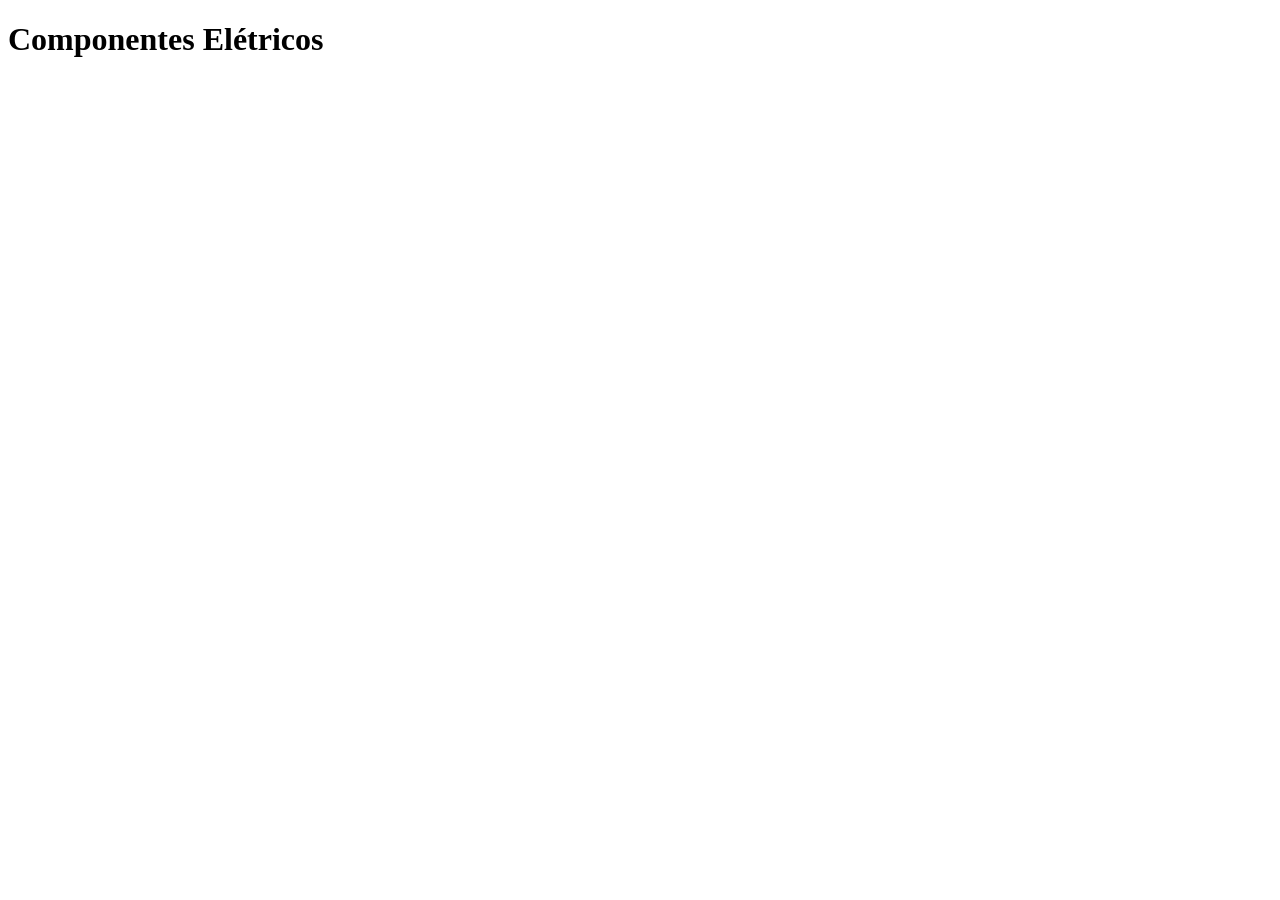
==== index.html @ 92f15336 "versao inicial" ====
<!DOCTYPE html>
<html lang="pt-BR">
<head>
    <meta charset="UTF-8">
    <meta name="viewport" content="width=device-width, initial-scale=1.0">
    <link rel="stylesheet" href="./style.css">
    <title>Document</title>
</head>
<body>
    <header>
        <nav>
            <a href=""></a>
        </nav>
    </header>
    <main>
        <h1>Componentes Elétricos</h1>
    </main>
    <footer>

    </footer>
</body>
</html>
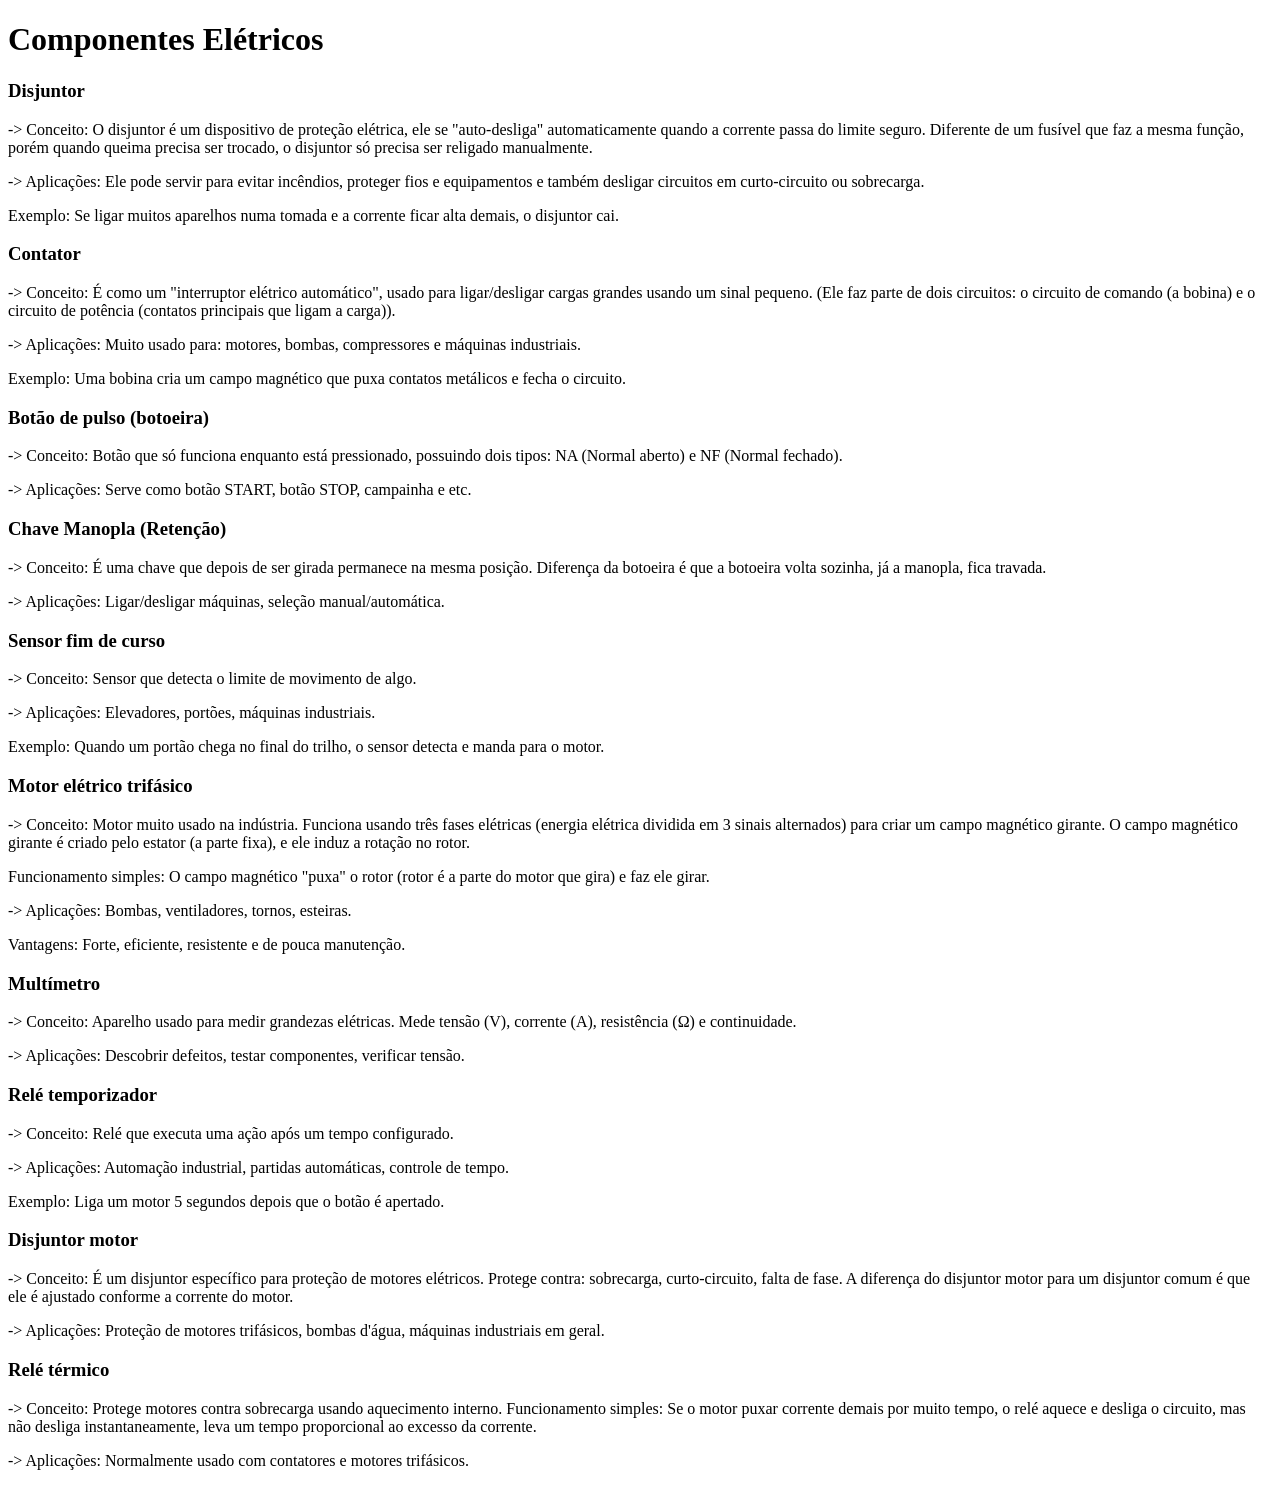
==== commit 4b27a372: "segundao versao" ====
--- a/index.html
+++ b/index.html
@@ -14,6 +14,72 @@
     </header>
     <main>
         <h1>Componentes Elétricos</h1>
+        
+        <div>
+            <h3>Disjuntor</h3>
+            <p>-> Conceito: O disjuntor é um dispositivo de proteção elétrica, ele se "auto-desliga" automaticamente quando a corrente passa do limite seguro. Diferente de um fusível que faz a mesma função, porém quando queima precisa ser trocado, o disjuntor só precisa ser religado manualmente.</p>
+            <p>-> Aplicações: Ele pode servir para evitar incêndios, proteger fios e equipamentos e também desligar circuitos em curto-circuito ou sobrecarga.</p>
+            <p>Exemplo: Se ligar muitos aparelhos numa tomada e a corrente ficar alta demais, o disjuntor cai.</p>
+        </div>
+
+        <div>
+            <h3>Contator</h3>
+            <p>-> Conceito: É como um "interruptor elétrico automático", usado para ligar/desligar cargas grandes usando um sinal pequeno. (Ele faz parte de dois circuitos: o circuito de comando (a bobina) e o circuito de potência (contatos principais que ligam a carga)).</p>
+            <p>-> Aplicações: Muito usado para: motores, bombas, compressores e máquinas industriais.</p>
+            <p>Exemplo: Uma bobina cria um campo magnético que puxa contatos metálicos e fecha o circuito.</p>
+        </div>
+
+        <div>
+            <h3>Botão de pulso (botoeira)</h3>
+            <p>-> Conceito: Botão que só funciona enquanto está pressionado, possuindo dois tipos: NA (Normal aberto) e NF (Normal fechado).</p>
+            <p>-> Aplicações: Serve como botão START, botão STOP, campainha e etc.</p>
+        </div>
+
+        <div>
+            <h3>Chave Manopla (Retenção)</h3>
+            <p>-> Conceito: É uma chave que depois de ser girada permanece na mesma posição. Diferença da botoeira é que a botoeira volta sozinha, já a manopla, fica travada.</p>
+            <p>-> Aplicações: Ligar/desligar máquinas, seleção manual/automática.</p>
+        </div>
+
+        <div>
+            <h3>Sensor fim de curso</h3>
+            <p>-> Conceito: Sensor que detecta o limite de movimento de algo.</p>
+            <p>-> Aplicações: Elevadores, portões, máquinas industriais.</p>
+            <p>Exemplo: Quando um portão chega no final do trilho, o sensor detecta e manda para o motor.</p>
+        </div>
+
+        <div>
+            <h3>Motor elétrico trifásico</h3>
+            <p>-> Conceito: Motor muito usado na indústria. Funciona usando três fases elétricas (energia elétrica dividida em 3 sinais alternados) para criar um campo magnético girante. O campo magnético girante é criado pelo estator (a parte fixa), e ele induz a rotação no rotor.</p>
+            <p>Funcionamento simples: O campo magnético "puxa" o rotor (rotor é a parte do motor que gira) e faz ele girar.</p>
+            <p>-> Aplicações: Bombas, ventiladores, tornos, esteiras.</p>
+            <p>Vantagens: Forte, eficiente, resistente e de pouca manutenção.</p>
+        </div>
+
+        <div>
+            <h3>Multímetro</h3>
+            <p>-> Conceito: Aparelho usado para medir grandezas elétricas. Mede tensão (V), corrente (A), resistência (Ω) e continuidade.</p>
+            <p>-> Aplicações: Descobrir defeitos, testar componentes, verificar tensão.</p>
+        </div>
+
+        <div>
+            <h3>Relé temporizador</h3>
+            <p>-> Conceito: Relé que executa uma ação após um tempo configurado.</p>
+            <p>-> Aplicações: Automação industrial, partidas automáticas, controle de tempo.</p>
+            <p>Exemplo: Liga um motor 5 segundos depois que o botão é apertado.</p>
+        </div>
+
+        <div>
+            <h3>Disjuntor motor</h3>
+            <p>-> Conceito: É um disjuntor específico para proteção de motores elétricos. Protege contra: sobrecarga, curto-circuito, falta de fase. A diferença do disjuntor motor para um disjuntor comum é que ele é ajustado conforme a corrente do motor.</p>
+            <p>-> Aplicações: Proteção de motores trifásicos, bombas d'água, máquinas industriais em geral.</p>
+        </div>
+
+        <div>
+            <h3>Relé térmico</h3>
+            <p>-> Conceito: Protege motores contra sobrecarga usando aquecimento interno. Funcionamento simples: Se o motor puxar corrente demais por muito tempo, o relé aquece e desliga o circuito, mas não desliga instantaneamente, leva um tempo proporcional ao excesso da corrente.</p>
+            <p>-> Aplicações: Normalmente usado com contatores e motores trifásicos.</p>
+        </div>
     </main>
     <footer>
 
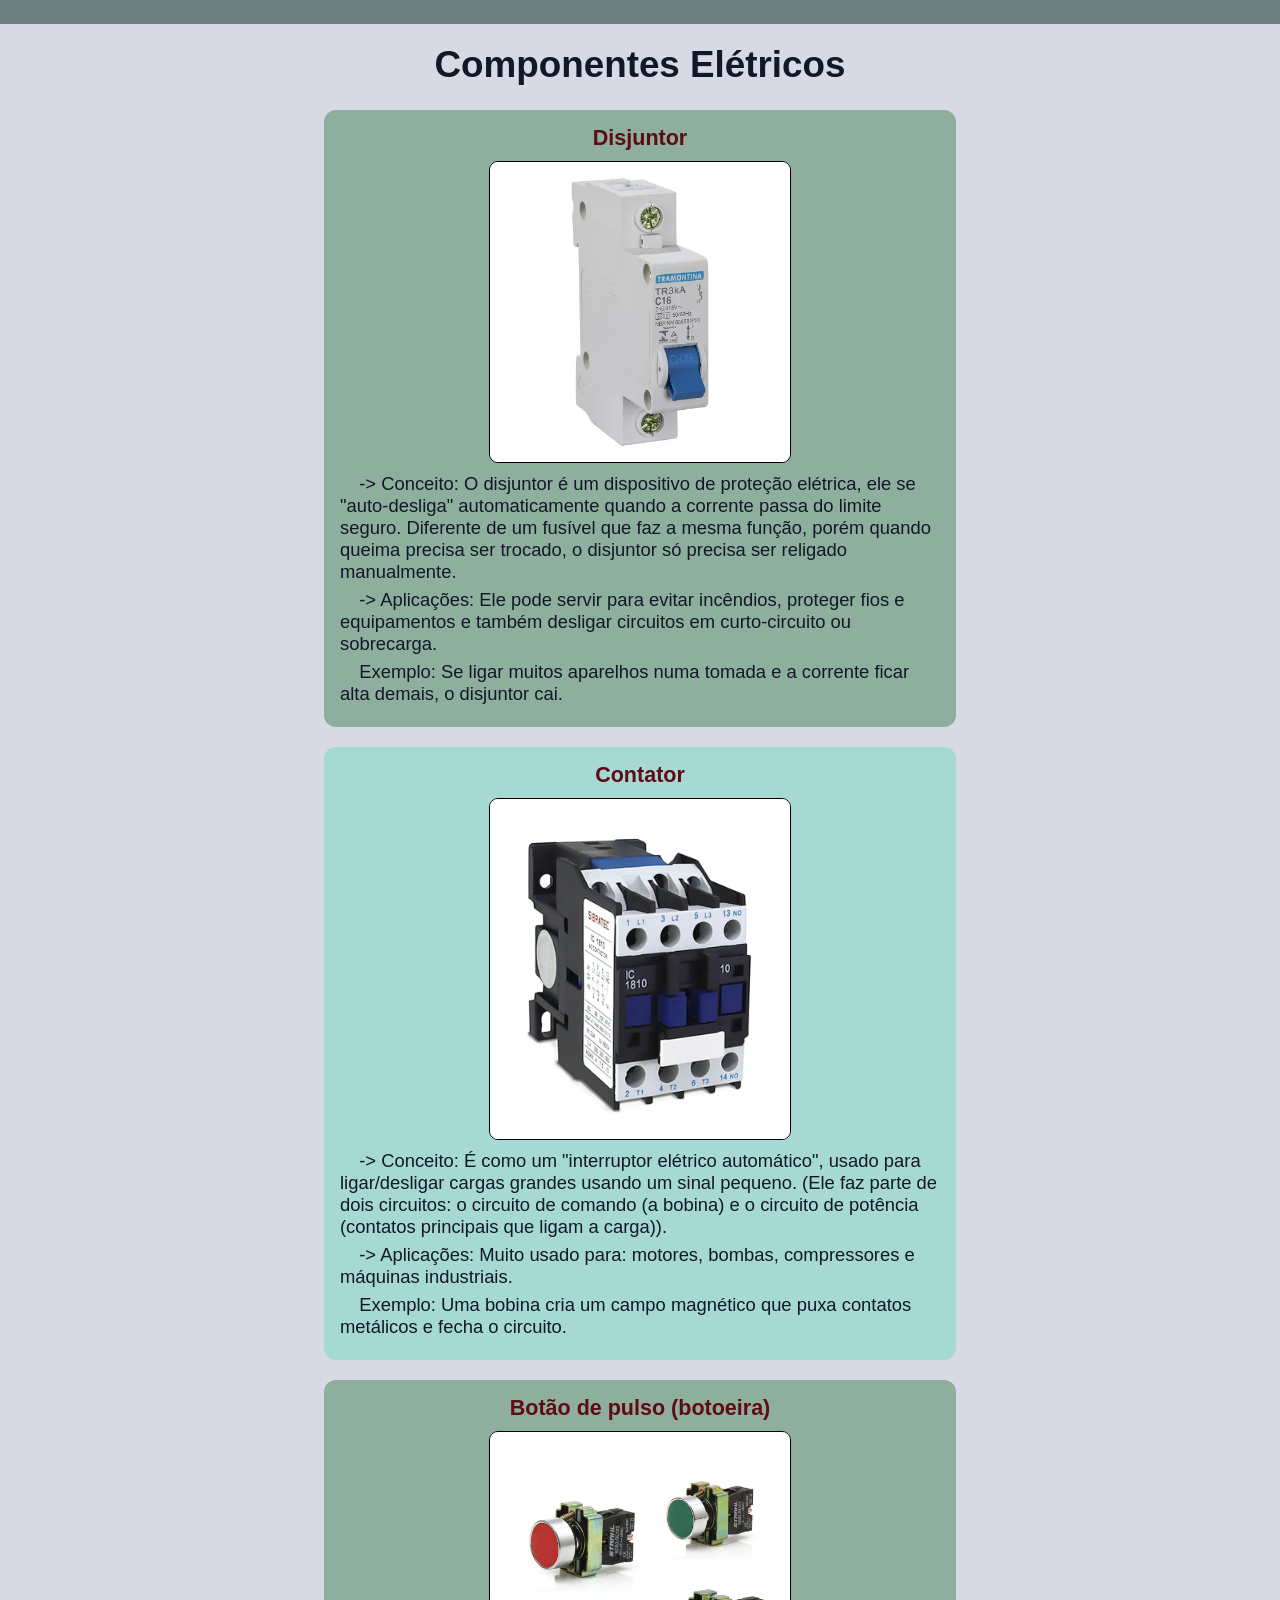
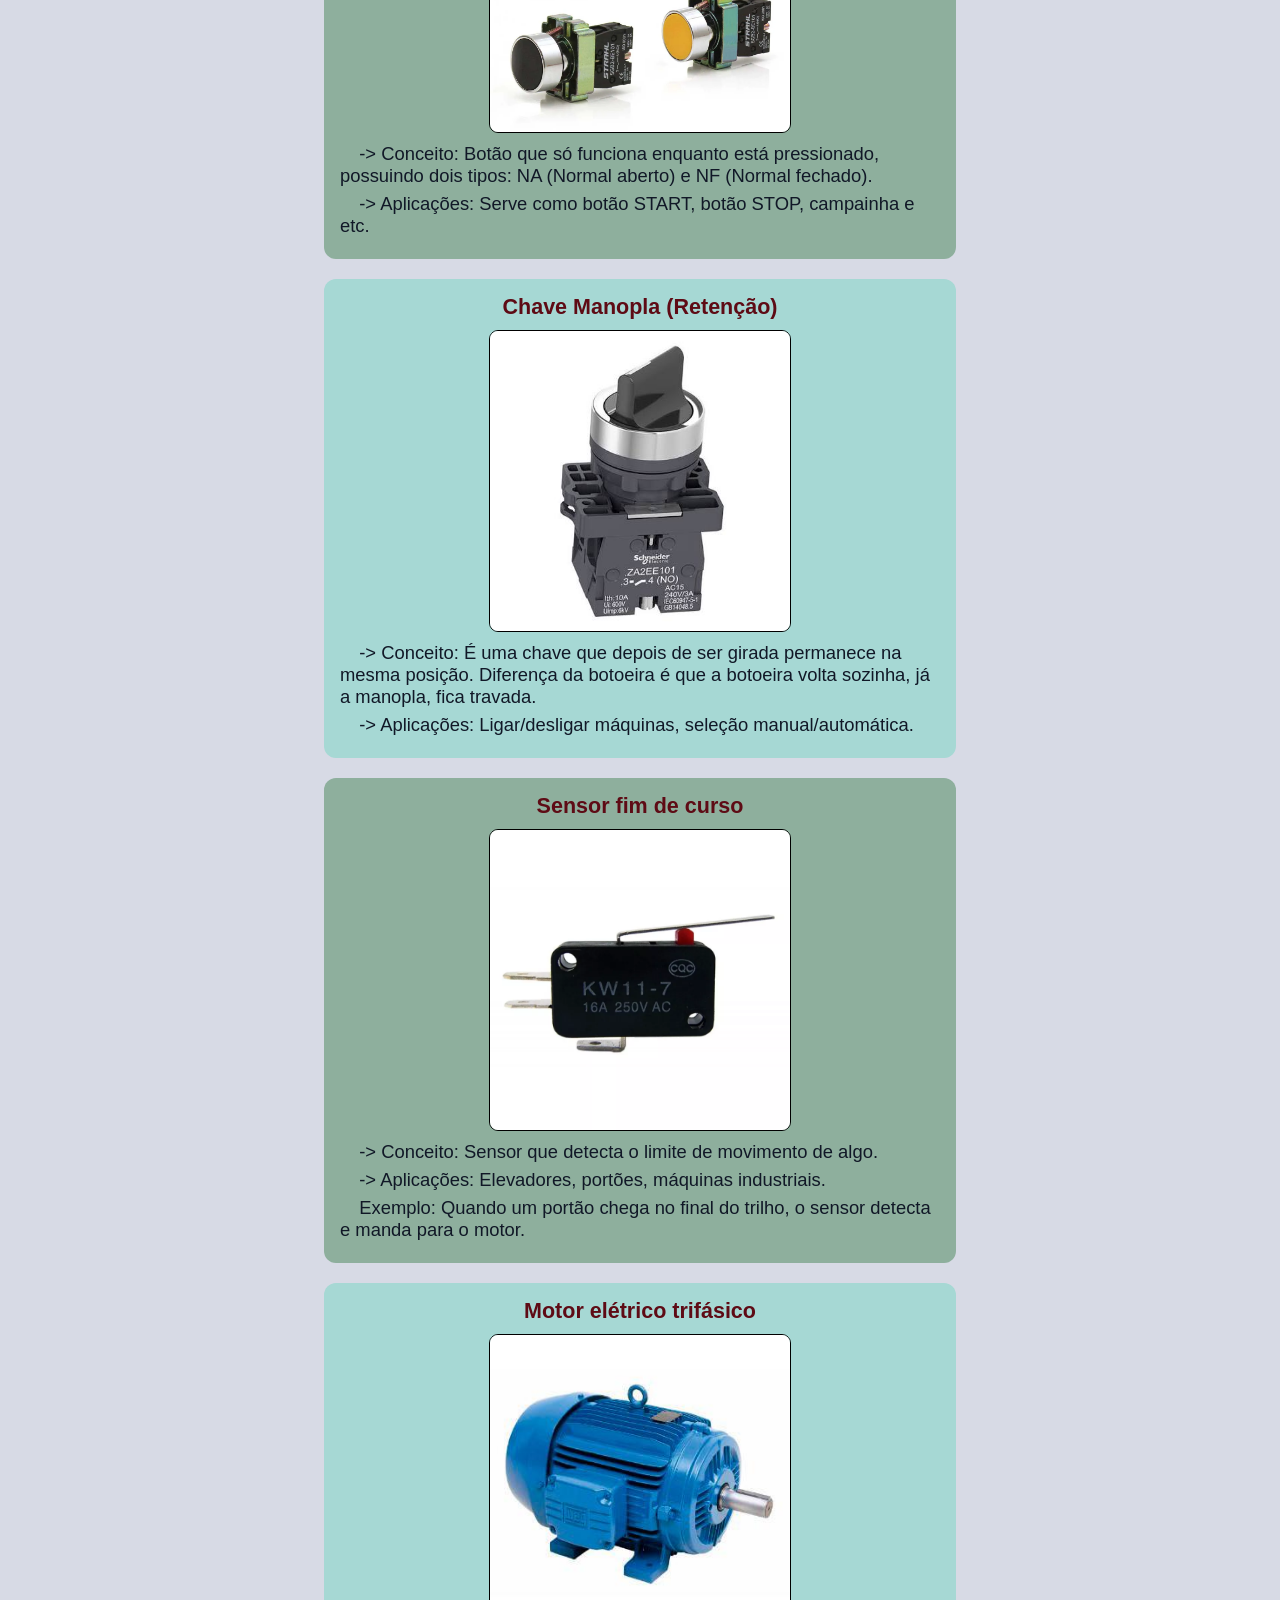
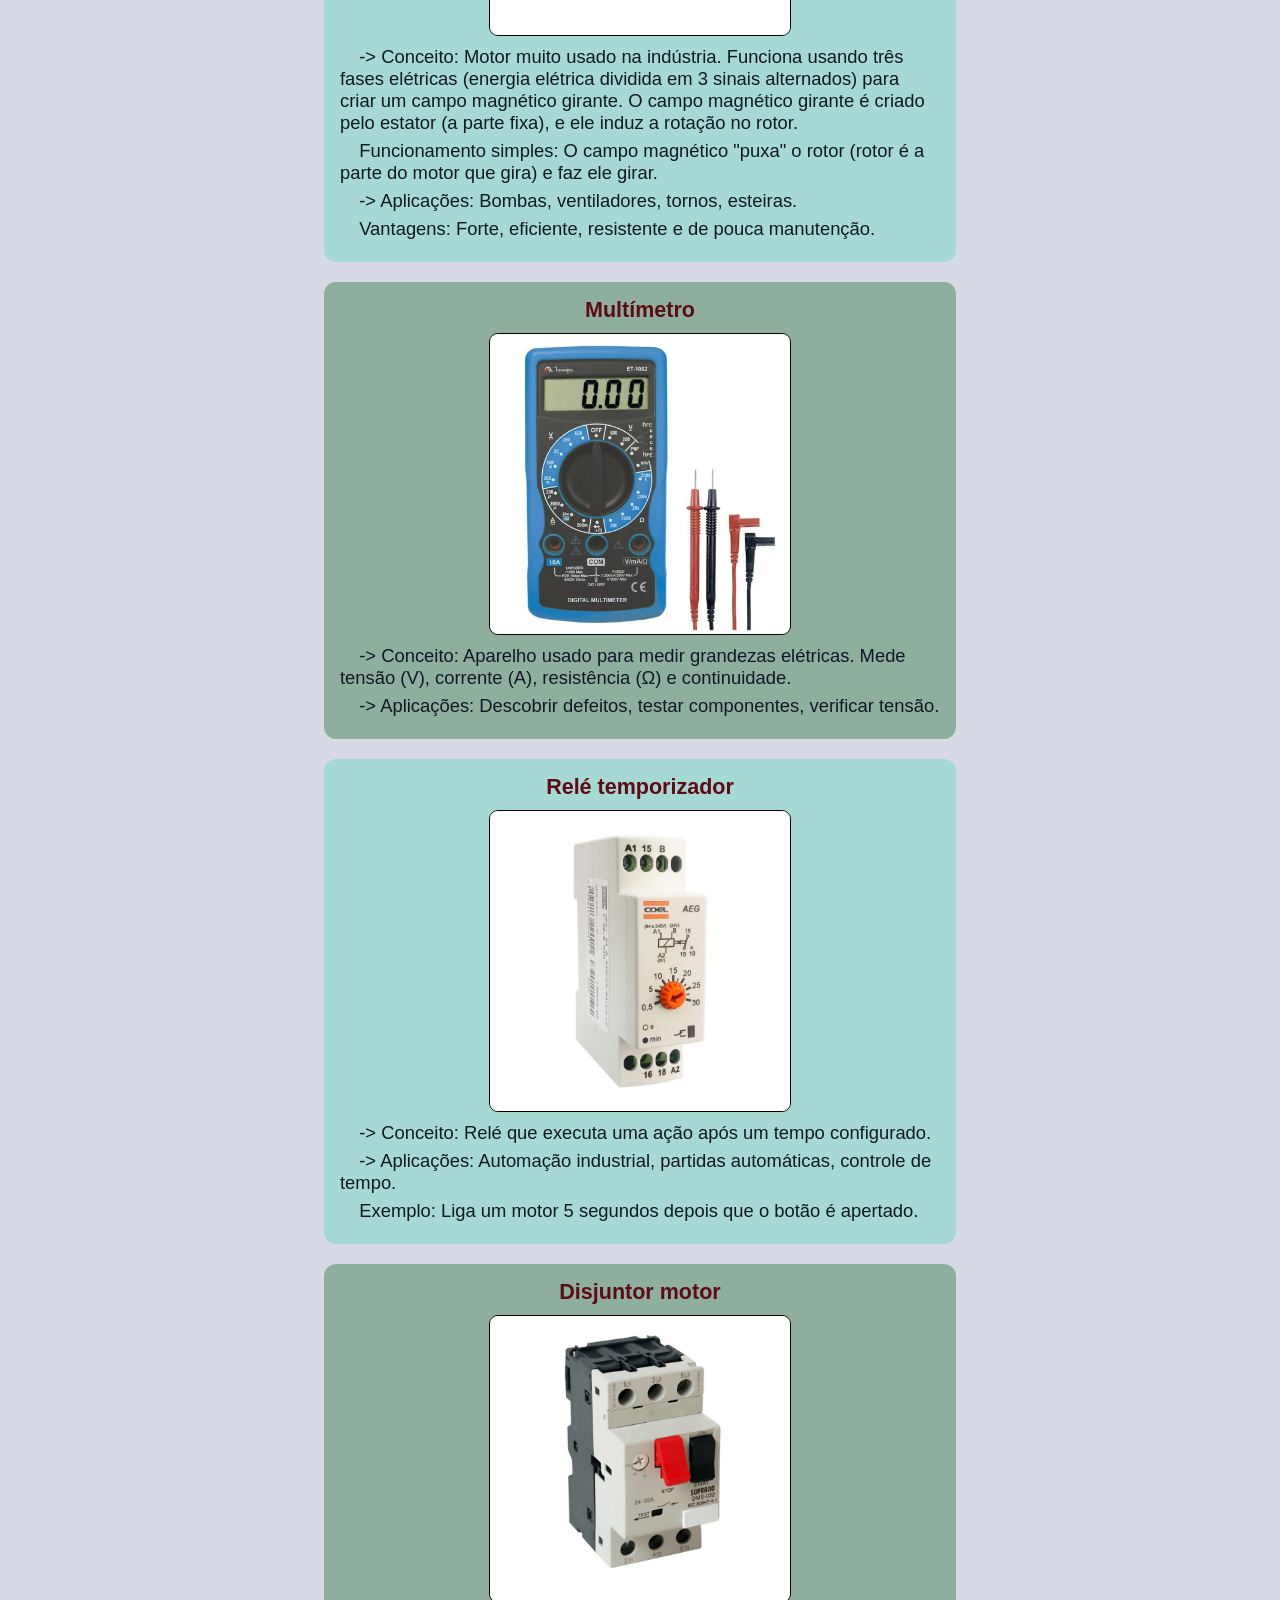
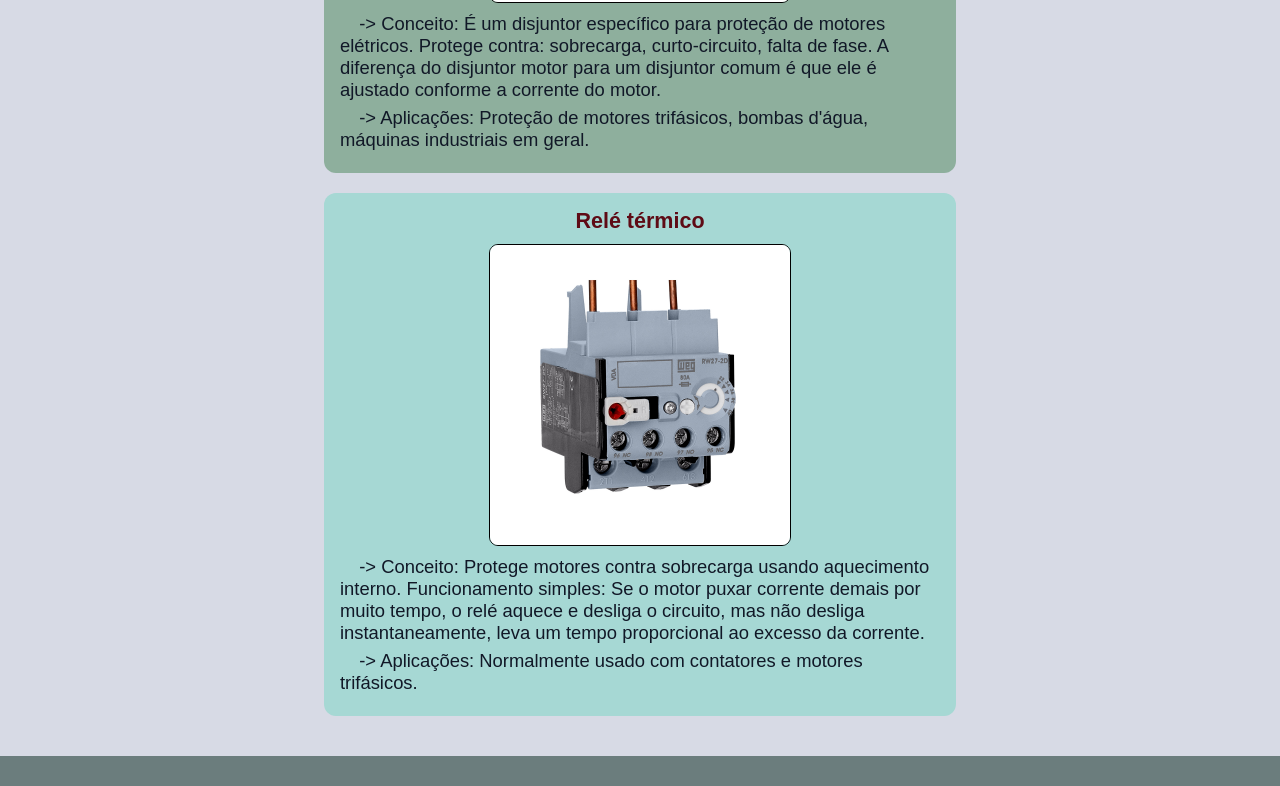
==== commit 3269d020: "terceira versao" ====
--- a/index.html
+++ b/index.html
@@ -3,7 +3,7 @@
 <head>
     <meta charset="UTF-8">
     <meta name="viewport" content="width=device-width, initial-scale=1.0">
-    <link rel="stylesheet" href="./style.css">
+    <link rel="stylesheet" href="./css/style.css">
     <title>Document</title>
 </head>
 <body>
@@ -15,71 +15,81 @@
     <main>
         <h1>Componentes Elétricos</h1>
         
-        <div>
+        <section>
             <h3>Disjuntor</h3>
+            <img src="./img/disjuntor.png" alt="Disjuntor">
             <p>-> Conceito: O disjuntor é um dispositivo de proteção elétrica, ele se "auto-desliga" automaticamente quando a corrente passa do limite seguro. Diferente de um fusível que faz a mesma função, porém quando queima precisa ser trocado, o disjuntor só precisa ser religado manualmente.</p>
             <p>-> Aplicações: Ele pode servir para evitar incêndios, proteger fios e equipamentos e também desligar circuitos em curto-circuito ou sobrecarga.</p>
             <p>Exemplo: Se ligar muitos aparelhos numa tomada e a corrente ficar alta demais, o disjuntor cai.</p>
-        </div>
+        </section>
 
-        <div>
+        <section>
             <h3>Contator</h3>
+            <img src="./img/contator.png" alt="Contator">
             <p>-> Conceito: É como um "interruptor elétrico automático", usado para ligar/desligar cargas grandes usando um sinal pequeno. (Ele faz parte de dois circuitos: o circuito de comando (a bobina) e o circuito de potência (contatos principais que ligam a carga)).</p>
             <p>-> Aplicações: Muito usado para: motores, bombas, compressores e máquinas industriais.</p>
             <p>Exemplo: Uma bobina cria um campo magnético que puxa contatos metálicos e fecha o circuito.</p>
-        </div>
+        </section>
 
-        <div>
+        <section>
             <h3>Botão de pulso (botoeira)</h3>
+            <img src="./img/botoeira.png" alt="Botão de pulso (botoeira)">
             <p>-> Conceito: Botão que só funciona enquanto está pressionado, possuindo dois tipos: NA (Normal aberto) e NF (Normal fechado).</p>
             <p>-> Aplicações: Serve como botão START, botão STOP, campainha e etc.</p>
-        </div>
+        </section>
 
-        <div>
+        <section>
             <h3>Chave Manopla (Retenção)</h3>
+            <img src="./img/chave_manopla.png" alt="Chave Manopla (Retenção)">
             <p>-> Conceito: É uma chave que depois de ser girada permanece na mesma posição. Diferença da botoeira é que a botoeira volta sozinha, já a manopla, fica travada.</p>
             <p>-> Aplicações: Ligar/desligar máquinas, seleção manual/automática.</p>
-        </div>
+        </section>
 
-        <div>
+        <section>
             <h3>Sensor fim de curso</h3>
+            <img src="./img/sensor_fim_de_curso.png" alt="Sensor fim de curso">
             <p>-> Conceito: Sensor que detecta o limite de movimento de algo.</p>
             <p>-> Aplicações: Elevadores, portões, máquinas industriais.</p>
             <p>Exemplo: Quando um portão chega no final do trilho, o sensor detecta e manda para o motor.</p>
-        </div>
+        </section>
 
-        <div>
+        <section>
             <h3>Motor elétrico trifásico</h3>
+            <img src="./img/motor_trifasico.png" alt="Motor elétrico trifásico">
             <p>-> Conceito: Motor muito usado na indústria. Funciona usando três fases elétricas (energia elétrica dividida em 3 sinais alternados) para criar um campo magnético girante. O campo magnético girante é criado pelo estator (a parte fixa), e ele induz a rotação no rotor.</p>
             <p>Funcionamento simples: O campo magnético "puxa" o rotor (rotor é a parte do motor que gira) e faz ele girar.</p>
             <p>-> Aplicações: Bombas, ventiladores, tornos, esteiras.</p>
             <p>Vantagens: Forte, eficiente, resistente e de pouca manutenção.</p>
-        </div>
+        </section>
 
-        <div>
+        <section>
             <h3>Multímetro</h3>
+            <img src="./img/multimetro.png" alt="Multímetro">
             <p>-> Conceito: Aparelho usado para medir grandezas elétricas. Mede tensão (V), corrente (A), resistência (Ω) e continuidade.</p>
             <p>-> Aplicações: Descobrir defeitos, testar componentes, verificar tensão.</p>
-        </div>
+        </section>
 
-        <div>
+        <section>
             <h3>Relé temporizador</h3>
+            <img src="./img/rele_temporizador.png" alt="Relé temporizador">
             <p>-> Conceito: Relé que executa uma ação após um tempo configurado.</p>
             <p>-> Aplicações: Automação industrial, partidas automáticas, controle de tempo.</p>
             <p>Exemplo: Liga um motor 5 segundos depois que o botão é apertado.</p>
-        </div>
+        </section>
 
-        <div>
+        <section>
             <h3>Disjuntor motor</h3>
+            <img src="./img/disjuntor_motor.png" alt="Disjuntor motor">
             <p>-> Conceito: É um disjuntor específico para proteção de motores elétricos. Protege contra: sobrecarga, curto-circuito, falta de fase. A diferença do disjuntor motor para um disjuntor comum é que ele é ajustado conforme a corrente do motor.</p>
             <p>-> Aplicações: Proteção de motores trifásicos, bombas d'água, máquinas industriais em geral.</p>
-        </div>
+        </section>
 
-        <div>
+        <section>
             <h3>Relé térmico</h3>
+            <img src="./img/rele_termico.png" alt="Relé térmico">
             <p>-> Conceito: Protege motores contra sobrecarga usando aquecimento interno. Funcionamento simples: Se o motor puxar corrente demais por muito tempo, o relé aquece e desliga o circuito, mas não desliga instantaneamente, leva um tempo proporcional ao excesso da corrente.</p>
             <p>-> Aplicações: Normalmente usado com contatores e motores trifásicos.</p>
-        </div>
+        </section>
     </main>
     <footer>
 
--- a/css/style.css
+++ b/css/style.css
@@ -0,0 +1,75 @@
+*{
+    margin: 0px;
+    padding: 0px;
+}
+body{
+    text-align: center;
+    background-color: #D7DAE5;
+    font-size: 1.15rem;
+    color: #111827;
+    display: flex;
+    flex-direction: column;
+    min-height: 100vh;
+    font-family: Arial;
+}
+header{
+    background-color: #6B7D7D;
+    width: 100%;
+    padding: 12px 0px;
+}
+main{
+    flex: 1;
+    padding: 20px 12px;
+}
+footer{
+    background-color: #6B7D7D;
+    width: 100%;
+    padding: 15px 0px;
+    text-align: center;
+}
+h1{
+    margin-bottom: 24px;
+}
+a{
+    color: white;
+    text-decoration: underline;
+    transition: padding 0.3s;
+}
+a:hover{
+    padding: 4px 4px;
+    border-radius: 8px;
+}
+
+section{
+    background-color: #B9CDDA;
+    border-radius: 12px;
+    padding: 16px;
+    margin: 0 auto 20px;
+    max-width: 600px;
+    text-align: left;
+}
+section h3{
+    text-align: center;
+    margin-bottom: 10px;
+    color: #5E0B15;
+}
+section img{
+    display: block;
+    margin: 0 auto 10px;
+    width: 90%;
+    max-width: 300px;
+    height: auto;
+    border-radius: 9px;
+    border: 1px solid black;
+}
+section p{
+    margin: 6px 0;
+    text-indent: 1.2rem;
+}
+
+section:nth-child(odd){
+    background-color: #A6D8D4;
+}
+section:nth-child(even){
+    background-color: #8EAF9D;
+}
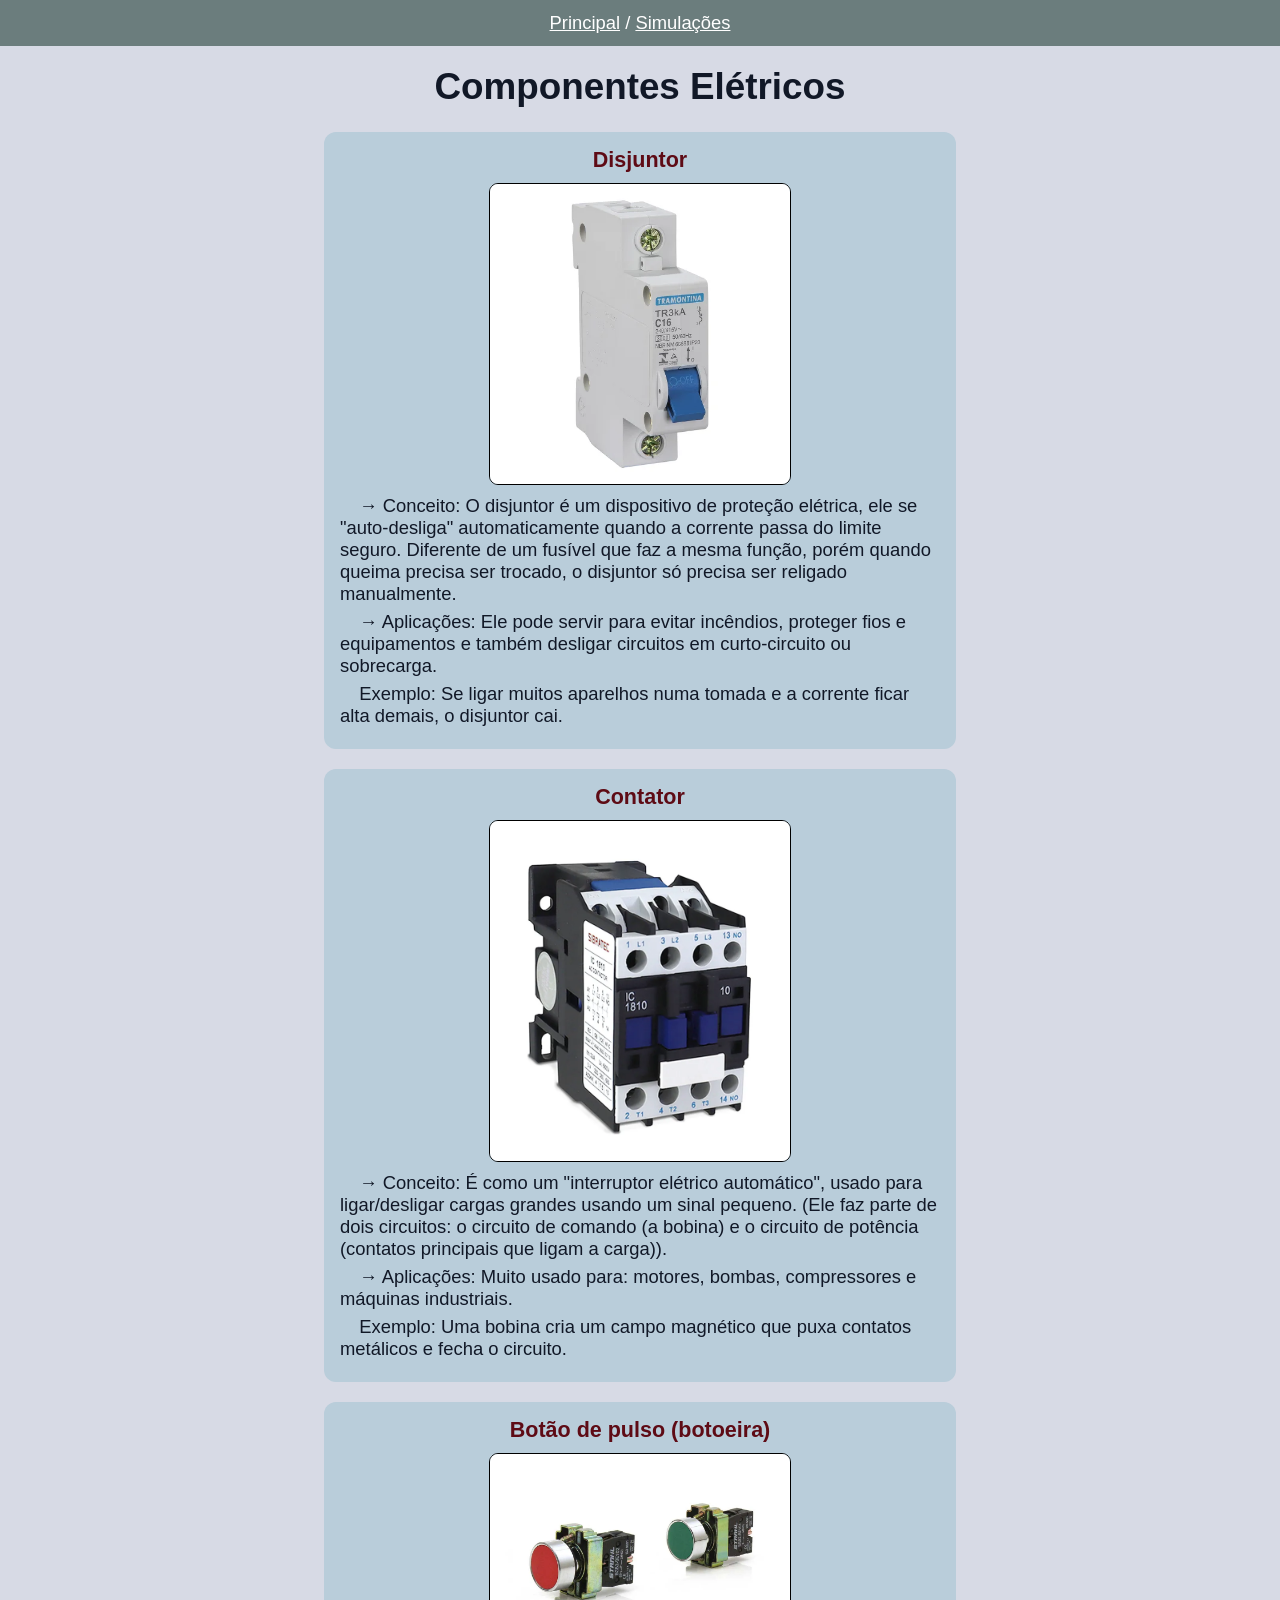
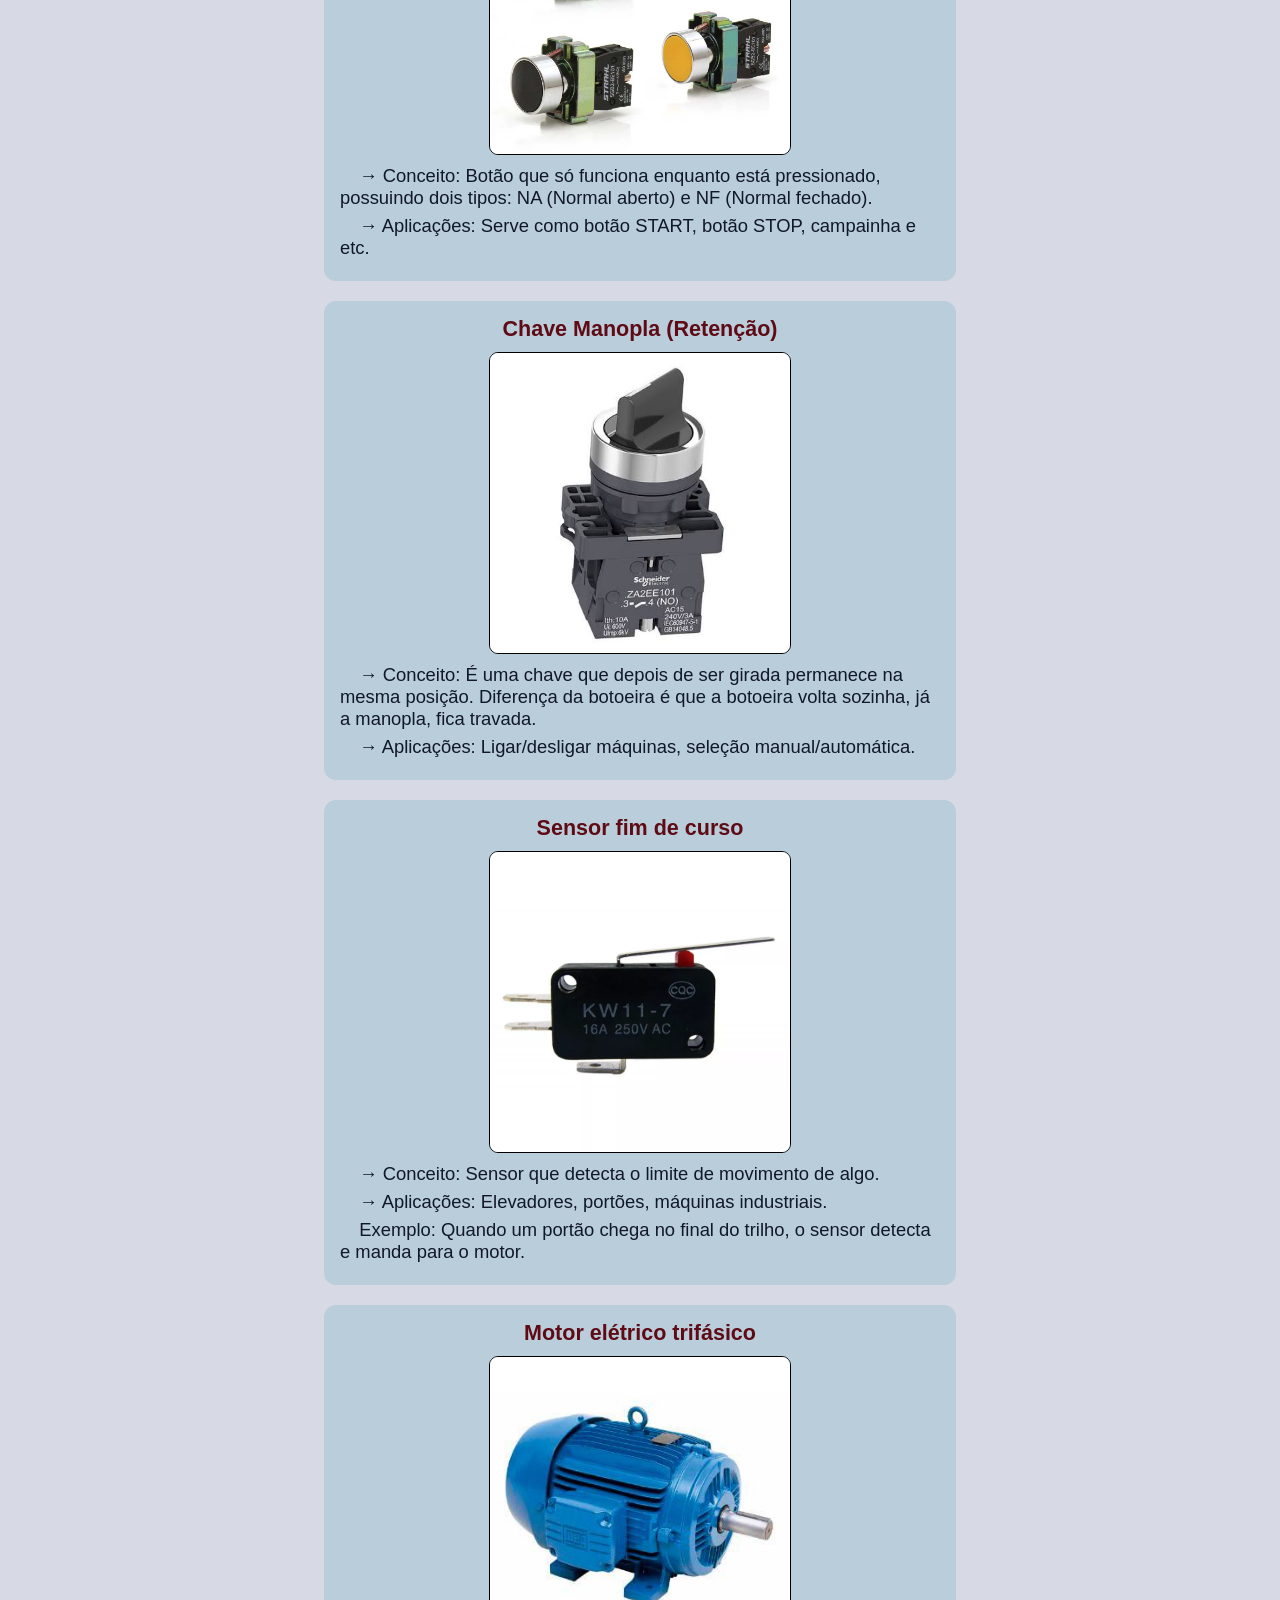
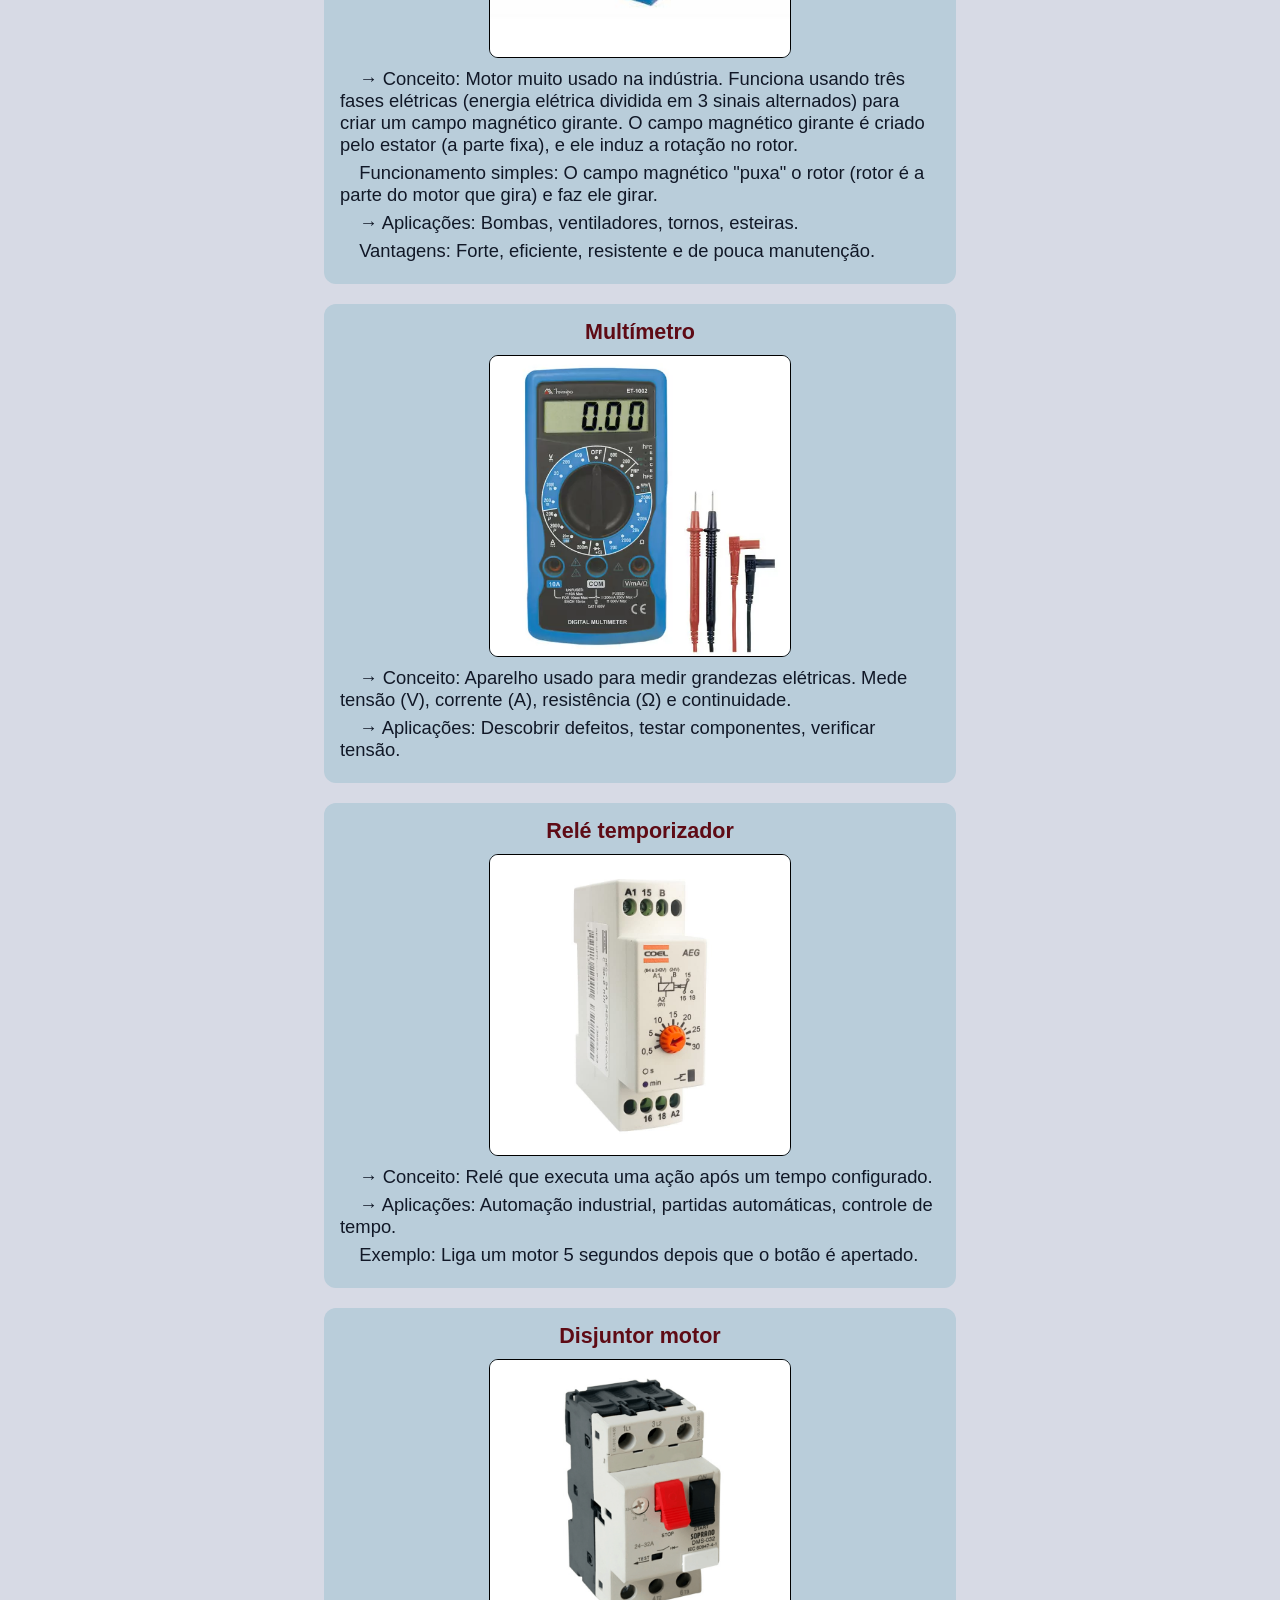
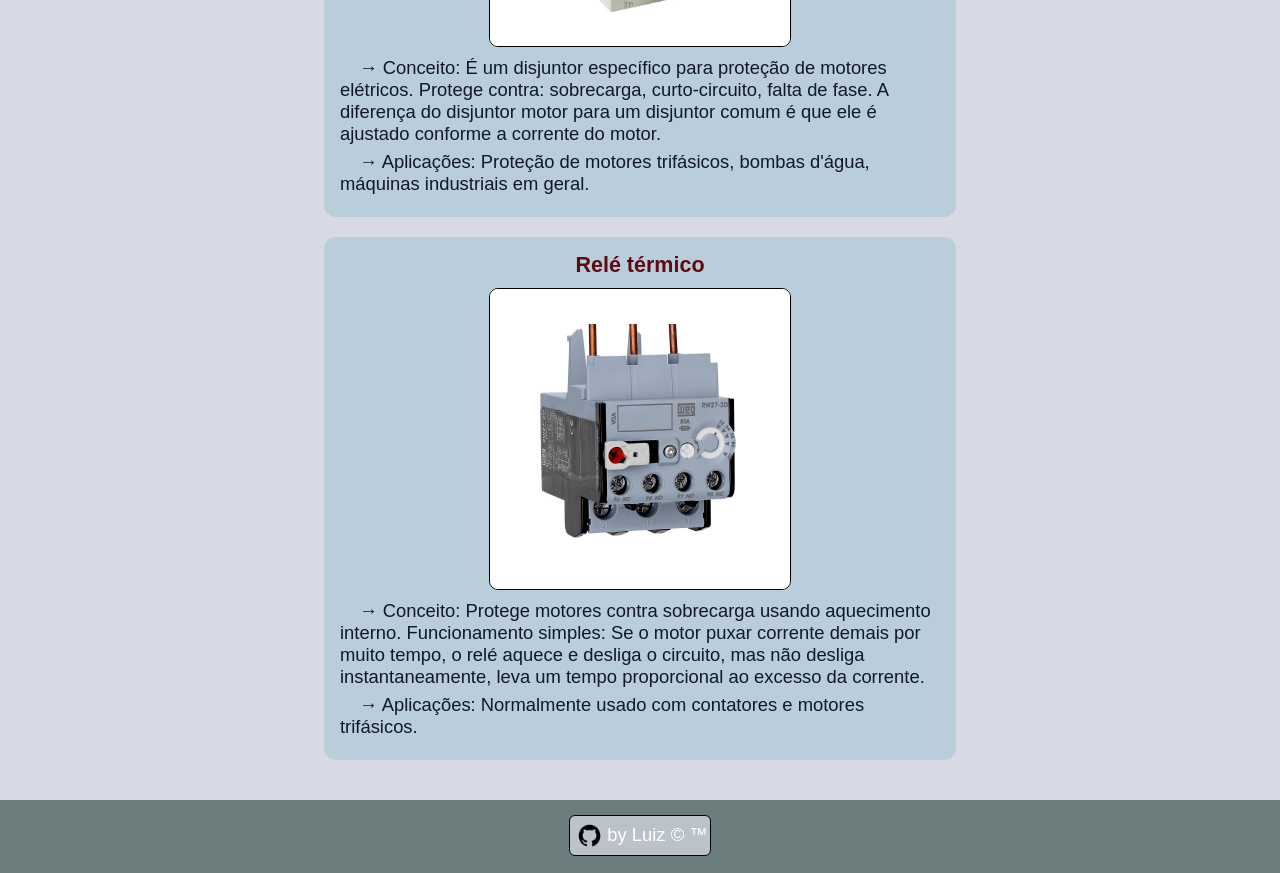
==== commit 4b0dbf92: "quarta versao" ====
--- a/index.html
+++ b/index.html
@@ -9,7 +9,8 @@
 <body>
     <header>
         <nav>
-            <a href=""></a>
+            <a href="./index.html">Principal</a><span> /</span>
+            <a href="./html/simulacoes.html">Simulações</a>
         </nav>
     </header>
     <main>
@@ -17,82 +18,84 @@
         
         <section>
             <h3>Disjuntor</h3>
-            <img src="./img/disjuntor.png" alt="Disjuntor">
-            <p>-> Conceito: O disjuntor é um dispositivo de proteção elétrica, ele se "auto-desliga" automaticamente quando a corrente passa do limite seguro. Diferente de um fusível que faz a mesma função, porém quando queima precisa ser trocado, o disjuntor só precisa ser religado manualmente.</p>
-            <p>-> Aplicações: Ele pode servir para evitar incêndios, proteger fios e equipamentos e também desligar circuitos em curto-circuito ou sobrecarga.</p>
+            <img src="./img/index/disjuntor.png" alt="Disjuntor">
+            <p>→ Conceito: O disjuntor é um dispositivo de proteção elétrica, ele se "auto-desliga" automaticamente quando a corrente passa do limite seguro. Diferente de um fusível que faz a mesma função, porém quando queima precisa ser trocado, o disjuntor só precisa ser religado manualmente.</p>
+            <p>→ Aplicações: Ele pode servir para evitar incêndios, proteger fios e equipamentos e também desligar circuitos em curto-circuito ou sobrecarga.</p>
             <p>Exemplo: Se ligar muitos aparelhos numa tomada e a corrente ficar alta demais, o disjuntor cai.</p>
         </section>
 
         <section>
             <h3>Contator</h3>
-            <img src="./img/contator.png" alt="Contator">
-            <p>-> Conceito: É como um "interruptor elétrico automático", usado para ligar/desligar cargas grandes usando um sinal pequeno. (Ele faz parte de dois circuitos: o circuito de comando (a bobina) e o circuito de potência (contatos principais que ligam a carga)).</p>
-            <p>-> Aplicações: Muito usado para: motores, bombas, compressores e máquinas industriais.</p>
+            <img src="./img/index/contator.png" alt="Contator">
+            <p>→ Conceito: É como um "interruptor elétrico automático", usado para ligar/desligar cargas grandes usando um sinal pequeno. (Ele faz parte de dois circuitos: o circuito de comando (a bobina) e o circuito de potência (contatos principais que ligam a carga)).</p>
+            <p>→ Aplicações: Muito usado para: motores, bombas, compressores e máquinas industriais.</p>
             <p>Exemplo: Uma bobina cria um campo magnético que puxa contatos metálicos e fecha o circuito.</p>
         </section>
 
         <section>
             <h3>Botão de pulso (botoeira)</h3>
-            <img src="./img/botoeira.png" alt="Botão de pulso (botoeira)">
-            <p>-> Conceito: Botão que só funciona enquanto está pressionado, possuindo dois tipos: NA (Normal aberto) e NF (Normal fechado).</p>
-            <p>-> Aplicações: Serve como botão START, botão STOP, campainha e etc.</p>
+            <img src="./img/index/botoeira.png" alt="Botão de pulso (botoeira)">
+            <p>→ Conceito: Botão que só funciona enquanto está pressionado, possuindo dois tipos: NA (Normal aberto) e NF (Normal fechado).</p>
+            <p>→ Aplicações: Serve como botão START, botão STOP, campainha e etc.</p>
         </section>
 
         <section>
             <h3>Chave Manopla (Retenção)</h3>
-            <img src="./img/chave_manopla.png" alt="Chave Manopla (Retenção)">
-            <p>-> Conceito: É uma chave que depois de ser girada permanece na mesma posição. Diferença da botoeira é que a botoeira volta sozinha, já a manopla, fica travada.</p>
-            <p>-> Aplicações: Ligar/desligar máquinas, seleção manual/automática.</p>
+            <img src="./img/index/chave_manopla.png" alt="Chave Manopla (Retenção)">
+            <p>→ Conceito: É uma chave que depois de ser girada permanece na mesma posição. Diferença da botoeira é que a botoeira volta sozinha, já a manopla, fica travada.</p>
+            <p>→ Aplicações: Ligar/desligar máquinas, seleção manual/automática.</p>
         </section>
 
         <section>
             <h3>Sensor fim de curso</h3>
-            <img src="./img/sensor_fim_de_curso.png" alt="Sensor fim de curso">
-            <p>-> Conceito: Sensor que detecta o limite de movimento de algo.</p>
-            <p>-> Aplicações: Elevadores, portões, máquinas industriais.</p>
+            <img src="./img/index/sensor_fim_de_curso.png" alt="Sensor fim de curso">
+            <p>→ Conceito: Sensor que detecta o limite de movimento de algo.</p>
+            <p>→ Aplicações: Elevadores, portões, máquinas industriais.</p>
             <p>Exemplo: Quando um portão chega no final do trilho, o sensor detecta e manda para o motor.</p>
         </section>
 
         <section>
             <h3>Motor elétrico trifásico</h3>
-            <img src="./img/motor_trifasico.png" alt="Motor elétrico trifásico">
-            <p>-> Conceito: Motor muito usado na indústria. Funciona usando três fases elétricas (energia elétrica dividida em 3 sinais alternados) para criar um campo magnético girante. O campo magnético girante é criado pelo estator (a parte fixa), e ele induz a rotação no rotor.</p>
+            <img src="./img/index/motor_trifasico.png" alt="Motor elétrico trifásico">
+            <p>→ Conceito: Motor muito usado na indústria. Funciona usando três fases elétricas (energia elétrica dividida em 3 sinais alternados) para criar um campo magnético girante. O campo magnético girante é criado pelo estator (a parte fixa), e ele induz a rotação no rotor.</p>
             <p>Funcionamento simples: O campo magnético "puxa" o rotor (rotor é a parte do motor que gira) e faz ele girar.</p>
-            <p>-> Aplicações: Bombas, ventiladores, tornos, esteiras.</p>
+            <p>→ Aplicações: Bombas, ventiladores, tornos, esteiras.</p>
             <p>Vantagens: Forte, eficiente, resistente e de pouca manutenção.</p>
         </section>
 
         <section>
             <h3>Multímetro</h3>
-            <img src="./img/multimetro.png" alt="Multímetro">
-            <p>-> Conceito: Aparelho usado para medir grandezas elétricas. Mede tensão (V), corrente (A), resistência (Ω) e continuidade.</p>
-            <p>-> Aplicações: Descobrir defeitos, testar componentes, verificar tensão.</p>
+            <img src="./img/index/multimetro.png" alt="Multímetro">
+            <p>→ Conceito: Aparelho usado para medir grandezas elétricas. Mede tensão (V), corrente (A), resistência (Ω) e continuidade.</p>
+            <p>→ Aplicações: Descobrir defeitos, testar componentes, verificar tensão.</p>
         </section>
 
         <section>
             <h3>Relé temporizador</h3>
-            <img src="./img/rele_temporizador.png" alt="Relé temporizador">
-            <p>-> Conceito: Relé que executa uma ação após um tempo configurado.</p>
-            <p>-> Aplicações: Automação industrial, partidas automáticas, controle de tempo.</p>
+            <img src="./img/index/rele_temporizador.png" alt="Relé temporizador">
+            <p>→ Conceito: Relé que executa uma ação após um tempo configurado.</p>
+            <p>→ Aplicações: Automação industrial, partidas automáticas, controle de tempo.</p>
             <p>Exemplo: Liga um motor 5 segundos depois que o botão é apertado.</p>
         </section>
 
         <section>
             <h3>Disjuntor motor</h3>
-            <img src="./img/disjuntor_motor.png" alt="Disjuntor motor">
-            <p>-> Conceito: É um disjuntor específico para proteção de motores elétricos. Protege contra: sobrecarga, curto-circuito, falta de fase. A diferença do disjuntor motor para um disjuntor comum é que ele é ajustado conforme a corrente do motor.</p>
-            <p>-> Aplicações: Proteção de motores trifásicos, bombas d'água, máquinas industriais em geral.</p>
+            <img src="./img/index/disjuntor_motor.png" alt="Disjuntor motor">
+            <p>→ Conceito: É um disjuntor específico para proteção de motores elétricos. Protege contra: sobrecarga, curto-circuito, falta de fase. A diferença do disjuntor motor para um disjuntor comum é que ele é ajustado conforme a corrente do motor.</p>
+            <p>→ Aplicações: Proteção de motores trifásicos, bombas d'água, máquinas industriais em geral.</p>
         </section>
 
         <section>
             <h3>Relé térmico</h3>
-            <img src="./img/rele_termico.png" alt="Relé térmico">
-            <p>-> Conceito: Protege motores contra sobrecarga usando aquecimento interno. Funcionamento simples: Se o motor puxar corrente demais por muito tempo, o relé aquece e desliga o circuito, mas não desliga instantaneamente, leva um tempo proporcional ao excesso da corrente.</p>
-            <p>-> Aplicações: Normalmente usado com contatores e motores trifásicos.</p>
+            <img src="./img/index/rele_termico.png" alt="Relé térmico">
+            <p>→ Conceito: Protege motores contra sobrecarga usando aquecimento interno. Funcionamento simples: Se o motor puxar corrente demais por muito tempo, o relé aquece e desliga o circuito, mas não desliga instantaneamente, leva um tempo proporcional ao excesso da corrente.</p>
+            <p>→ Aplicações: Normalmente usado com contatores e motores trifásicos.</p>
         </section>
     </main>
     <footer>
-
+        <div class="linkgithub">
+            <a class="link" href="https://github.com/luizz09/"><img src="./img/github.png" alt=""><span>by Luiz &copy; &trade;</span></a>
+        </div>
     </footer>
 </body>
 </html>
--- a/css/style.css
+++ b/css/style.css
@@ -2,6 +2,7 @@
     margin: 0px;
     padding: 0px;
 }
+
 body{
     text-align: center;
     background-color: #D7DAE5;
@@ -12,29 +13,39 @@
     min-height: 100vh;
     font-family: Arial;
 }
+
 header{
     background-color: #6B7D7D;
     width: 100%;
     padding: 12px 0px;
 }
+
 main{
     flex: 1;
     padding: 20px 12px;
 }
+
 footer{
     background-color: #6B7D7D;
     width: 100%;
     padding: 15px 0px;
     text-align: center;
 }
+
 h1{
     margin-bottom: 24px;
 }
+
 a{
     color: white;
     text-decoration: underline;
     transition: padding 0.3s;
 }
+
+span{
+    color: white;
+}
+
 a:hover{
     padding: 4px 4px;
     border-radius: 8px;
@@ -48,11 +59,13 @@
     max-width: 600px;
     text-align: left;
 }
+
 section h3{
     text-align: center;
     margin-bottom: 10px;
     color: #5E0B15;
 }
+
 section img{
     display: block;
     margin: 0 auto 10px;
@@ -62,14 +75,37 @@
     border-radius: 9px;
     border: 1px solid black;
 }
+
 section p{
     margin: 6px 0;
     text-indent: 1.2rem;
 }
 
-section:nth-child(odd){
-    background-color: #A6D8D4;
+hr{
+    border: none;
+    border-top: 1   px solid rgb(0, 0, 0);
 }
-section:nth-child(even){
-    background-color: #8EAF9D;
-}+
+.link{
+    padding: 0px;
+    text-decoration: none;
+    display: flex;
+    justify-content: center;
+    align-items: center;
+    padding-bottom: 0px;
+}    
+
+.linkgithub{
+    background-color: #d7dae5be;;
+    display: inline-flex;
+    align-items: center;
+    padding: 2px;
+    border-radius: 6px;
+    border: 1px solid rgb(0, 0, 0);
+}
+
+.linkgithub img{
+    width: 35px;
+    height: 35px;
+    border-radius: 16px;
+}
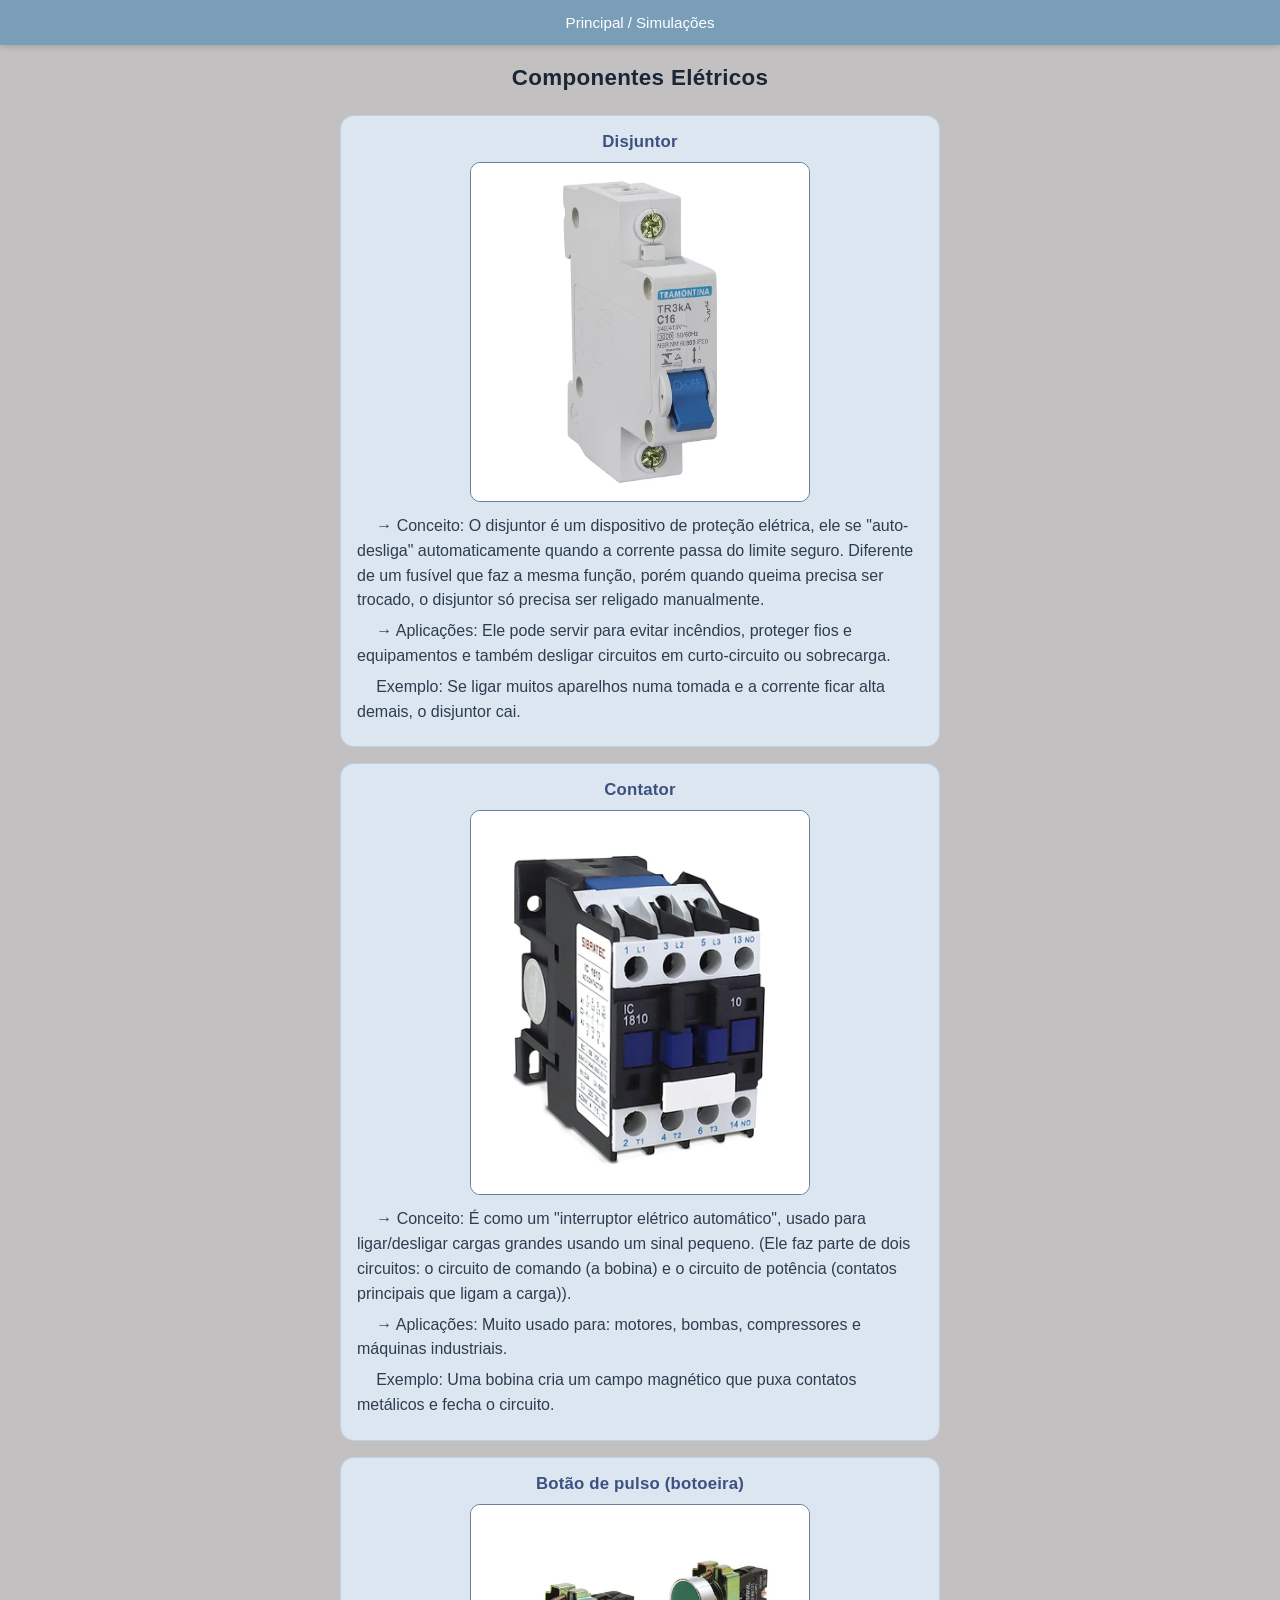
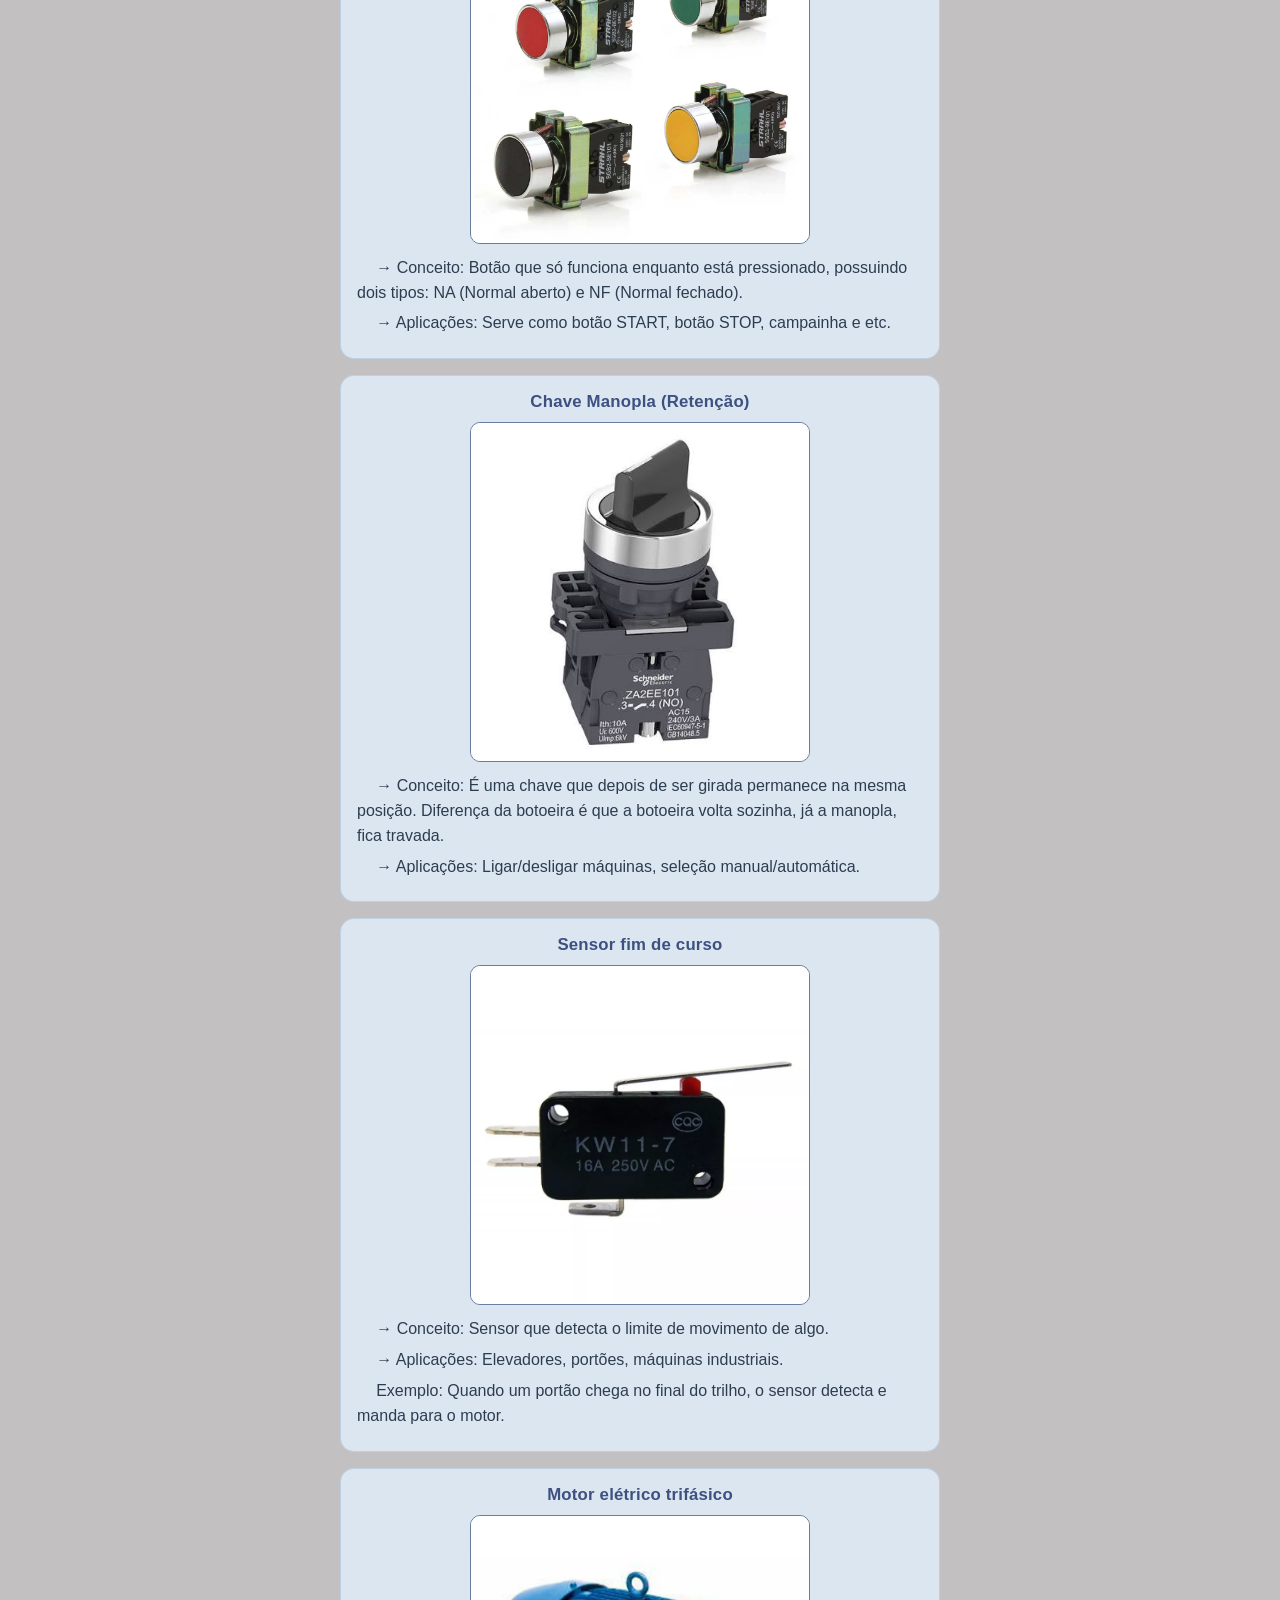
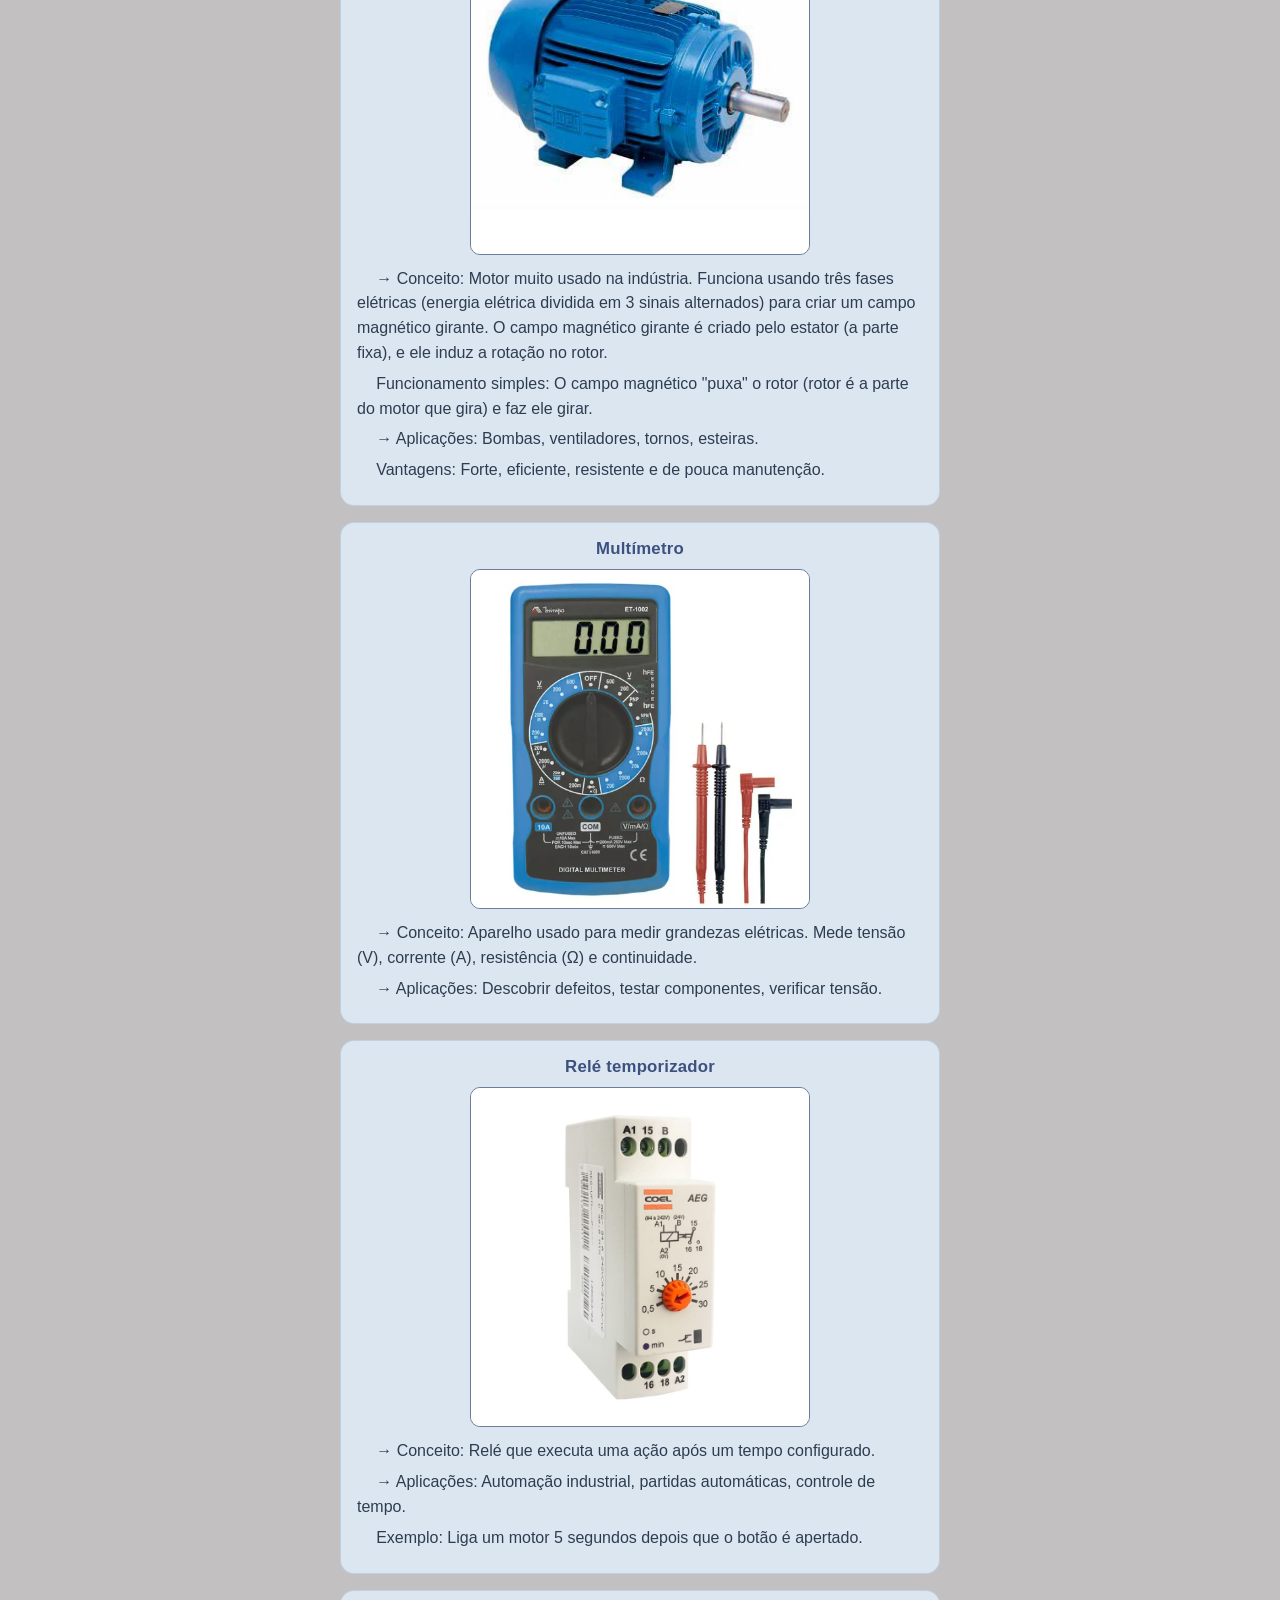
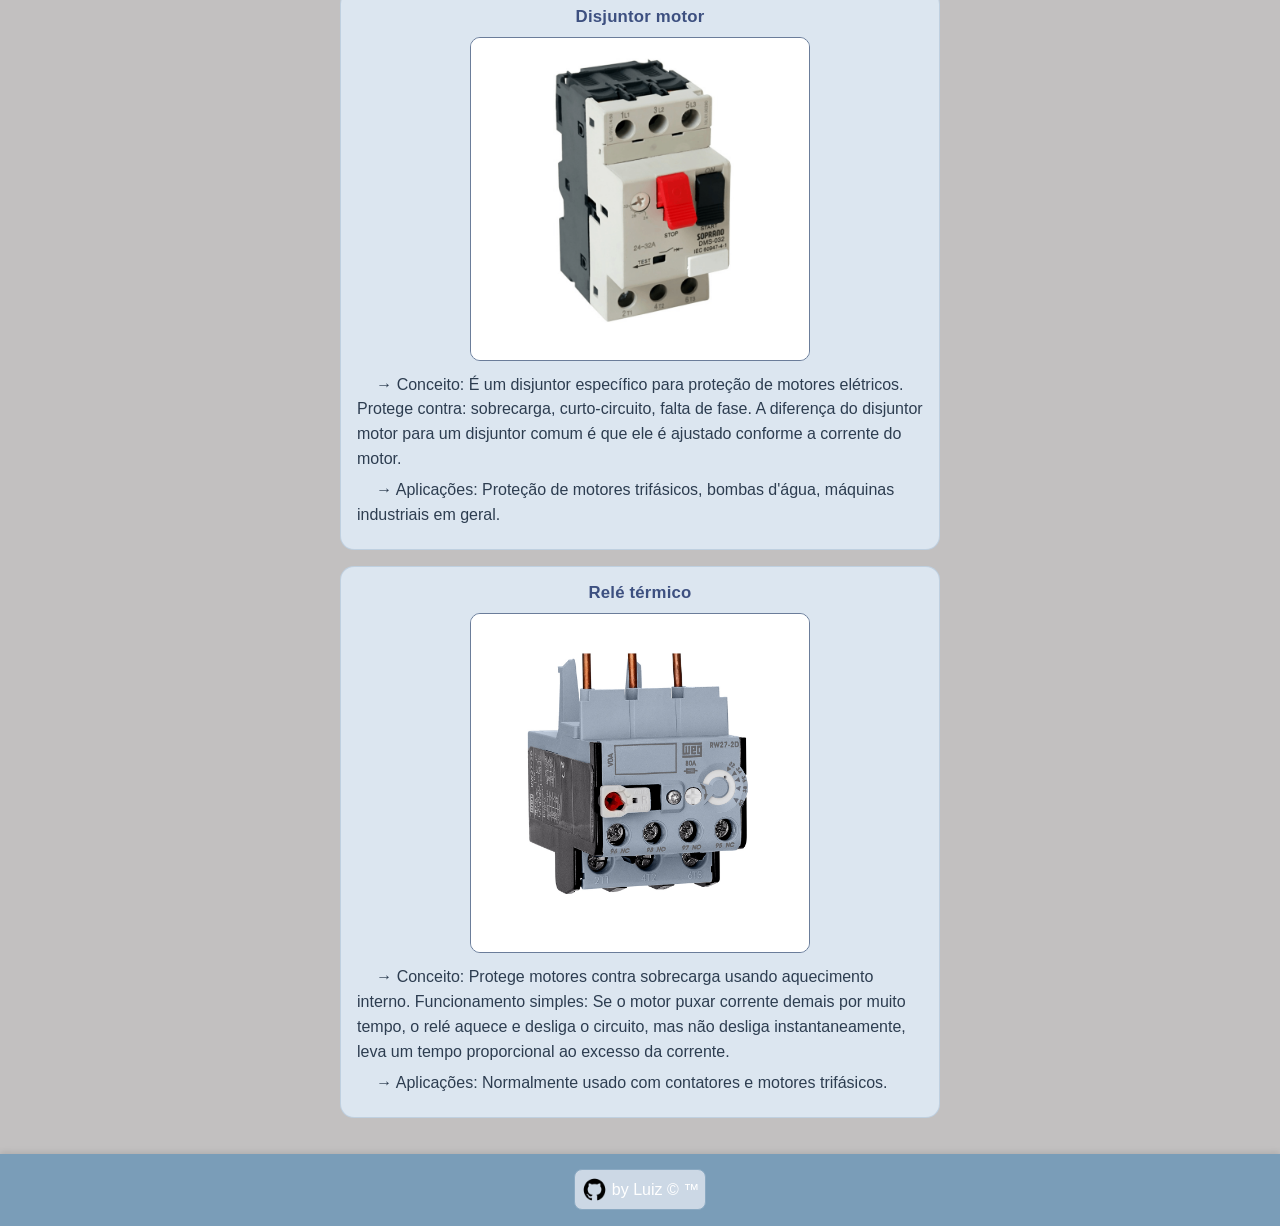
==== commit 5345f76f: "oitava versao" ====
--- a/index.html
+++ b/index.html
@@ -4,7 +4,7 @@
     <meta charset="UTF-8">
     <meta name="viewport" content="width=device-width, initial-scale=1.0">
     <link rel="stylesheet" href="./css/style.css">
-    <title>Document</title>
+    <title>Componentes Elétricos</title>
 </head>
 <body>
     <header>
--- a/css/style.css
+++ b/css/style.css
@@ -1,111 +1,186 @@
-*{
+* {
     margin: 0px;
     padding: 0px;
+    box-sizing: border-box;
 }
 
-body{
+body {
     text-align: center;
-    background-color: #D7DAE5;
-    font-size: 1.15rem;
-    color: #111827;
+    background-color: #c2c0c0;
+    font-size: 1rem;
+    color: #1F2937;
     display: flex;
     flex-direction: column;
     min-height: 100vh;
     font-family: Arial;
+    -webkit-tap-highlight-color: transparent;
 }
 
-header{
-    background-color: #6B7D7D;
+header {
+    background-color: #7A9DB8;
     width: 100%;
-    padding: 12px 0px;
+    padding: 14px 16px;
+    box-shadow: 0 2px 6px rgba(0, 0, 0, 0.15);
 }
 
-main{
-    flex: 1;
-    padding: 20px 12px;
+nav {
+    display: flex;
+    justify-content: center;
+    align-items: center;
+    gap: 4px;
+    flex-wrap: wrap;
+    font-size: 0.95rem;
 }
 
-footer{
-    background-color: #6B7D7D;
+main {
+    flex: 1;
+    padding: 20px 16px;
+    display: flex;
+    flex-direction: column;
+}
+
+.metade {
+    flex: 1;
+    display: flex;
+    justify-content: center;
+    align-items: center;
+    font-size: 2rem;
+    text-decoration: underline white;
+}
+
+footer {
+    background-color: #7A9DB8;
     width: 100%;
     padding: 15px 0px;
     text-align: center;
+    box-shadow: 0 -2px 6px rgba(0, 0, 0, 0.1);
 }
 
-h1{
+h1 {
     margin-bottom: 24px;
+    font-size: 1.4rem;
+    color: #1a2636;
+    letter-spacing: 0.3px;
 }
 
-a{
+a {
     color: white;
-    text-decoration: underline;
-    transition: padding 0.3s;
+    text-decoration: none;
+    transition: background-color 0.3s, padding 0.3s;
 }
 
-span{
+span {
     color: white;
 }
 
-a:hover{
-    padding: 4px 4px;
+a:hover {
+    background-color: rgba(255, 255, 255, 0.15);
     border-radius: 8px;
 }
 
-section{
-    background-color: #B9CDDA;
-    border-radius: 12px;
+header a:hover,
+footer a:hover {
+    padding: 4px 8px;
+}
+
+section {
+    background-color: #DCE6F0;
+    border-radius: 14px;
     padding: 16px;
-    margin: 0 auto 20px;
+    margin: 0 auto 16px;
+    width: 100%;
     max-width: 600px;
     text-align: left;
+    transition: box-shadow 0.4s ease;
+    border: 1px solid rgba(106, 140, 175, 0.25);
 }
 
-section h3{
+section:hover {
+    box-shadow: 3px 4px 12px rgba(0, 0, 0, 0.15);
+}
+
+section h3 {
     text-align: center;
     margin-bottom: 10px;
-    color: #5E0B15;
+    color: #3D5080;
+    font-size: 1.05rem;
+    letter-spacing: 0.2px;
 }
 
-section img{
+section img {
     display: block;
-    margin: 0 auto 10px;
-    width: 90%;
-    max-width: 300px;
+    margin: 0 auto 12px;
+    width: 100%;
+    max-width: 340px;
     height: auto;
-    border-radius: 9px;
-    border: 1px solid black;
+    border-radius: 10px;
+    border: 1px solid #6B7D9A;
 }
 
-section p{
+section p {
     margin: 6px 0;
     text-indent: 1.2rem;
+    color: #2d3d50;
+    line-height: 1.55;
 }
 
-hr{
+hr {
     border: none;
-    border-top: 1   px solid rgb(0, 0, 0);
+    border-top: 1px solid rgba(255, 255, 255, 0.6);
+    width: 100%;
+    align-self: stretch;
+    margin: 12px 0;
 }
 
-.link{
+.link {
     padding: 0px;
     text-decoration: none;
     display: flex;
     justify-content: center;
     align-items: center;
-    padding-bottom: 0px;
-}    
+}
 
-.linkgithub{
-    background-color: #d7dae5be;;
+.linkgithub {
+    background-color: #E8EDF4be;
     display: inline-flex;
     align-items: center;
-    padding: 2px;
-    border-radius: 6px;
-    border: 1px solid rgb(0, 0, 0);
+    padding: 2px 6px 2px 2px;
+    border-radius: 8px;
+    border: 1px solid #8AA9C2;
+    transition: background-color 0.3s;
+    gap: 6px;
 }
 
-.linkgithub img{
+.linkgithub:hover {
+    background-color: #d4dde8be;
+}
+
+.linkgithub img {
     width: 35px;
     height: 35px;
     border-radius: 16px;
 }
+
+.pag a {
+    display: block;
+    color: #3D5080;
+    text-decoration: none;
+}
+
+.pag:hover {
+    box-shadow: 3px 4px 12px rgba(0, 0, 0, 0.2);
+    cursor: pointer;
+}
+
+.pag h3 {
+    color: #3D5080;
+    text-align: center;
+    margin-bottom: 8px;
+    font-size: 1.1rem;
+}
+
+.pag p {
+    color: #2d3d50;
+    text-indent: 1.2rem;
+    line-height: 1.55;
+}
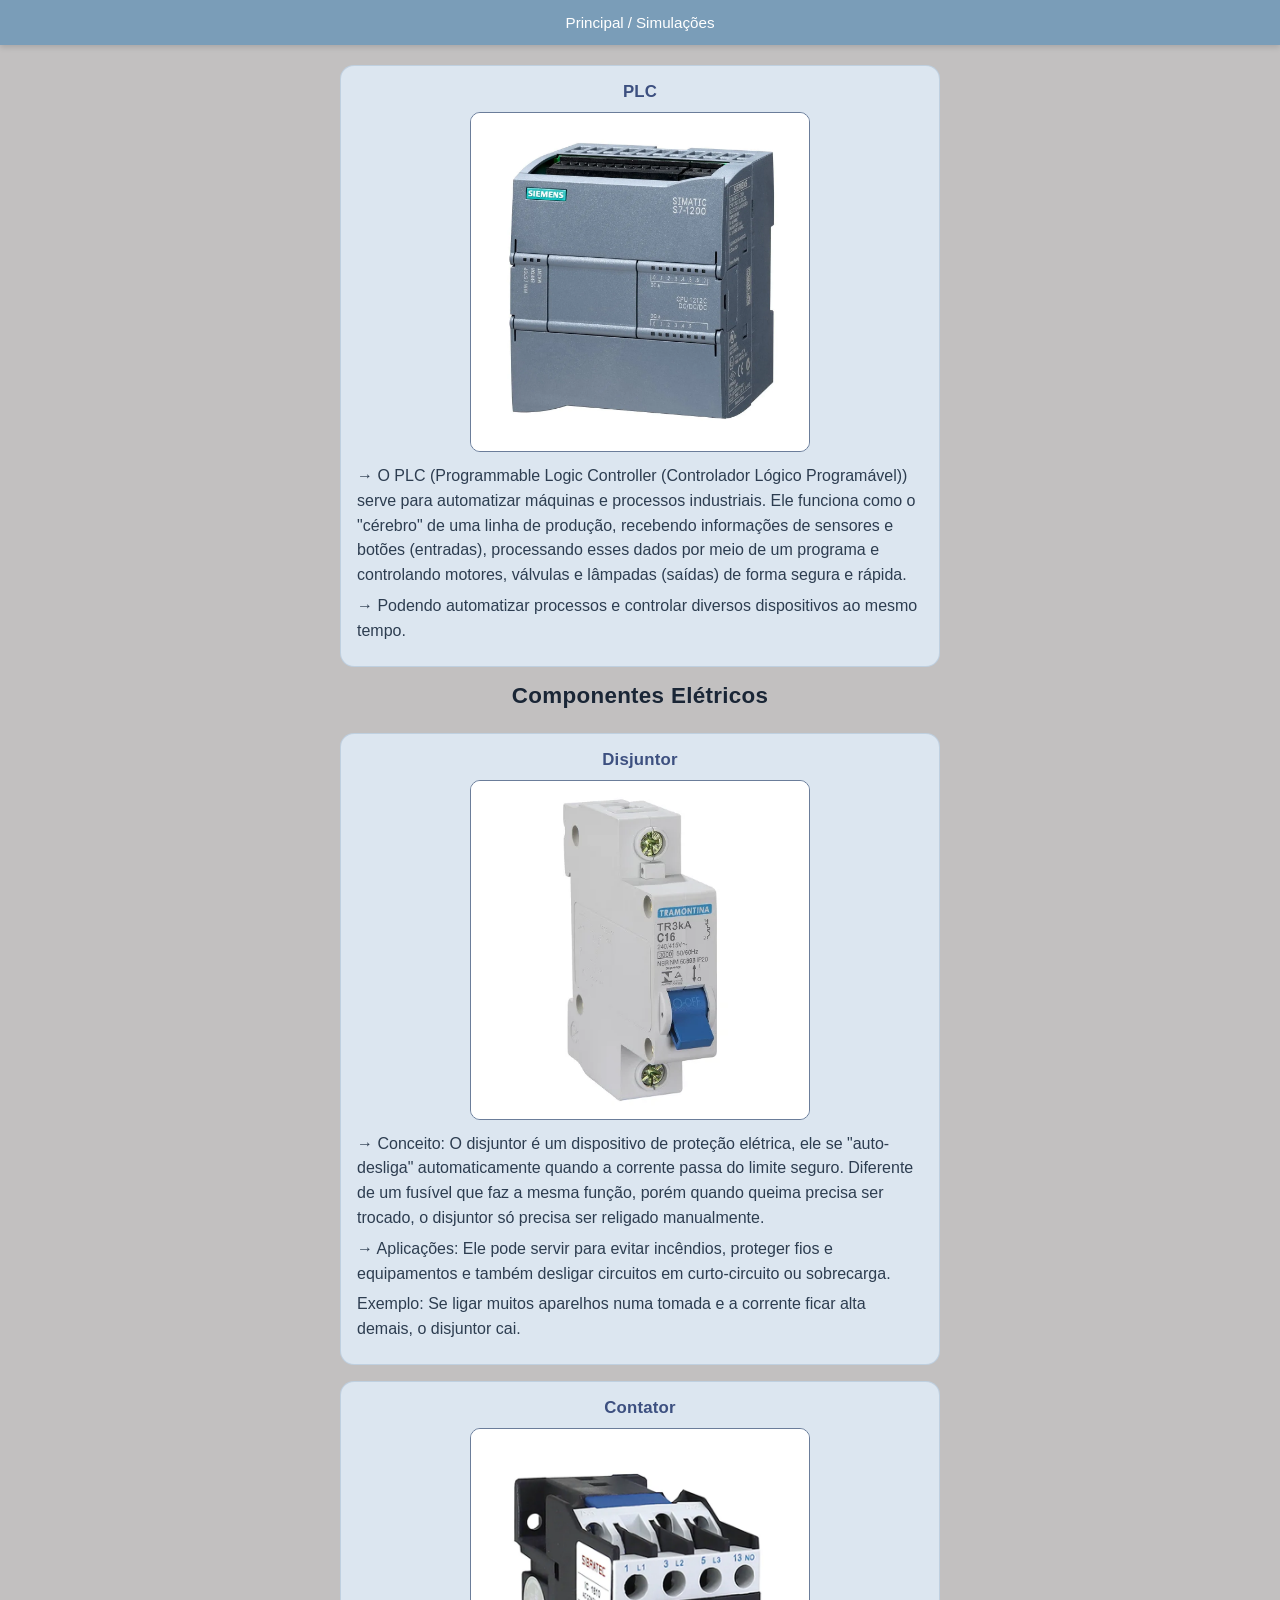
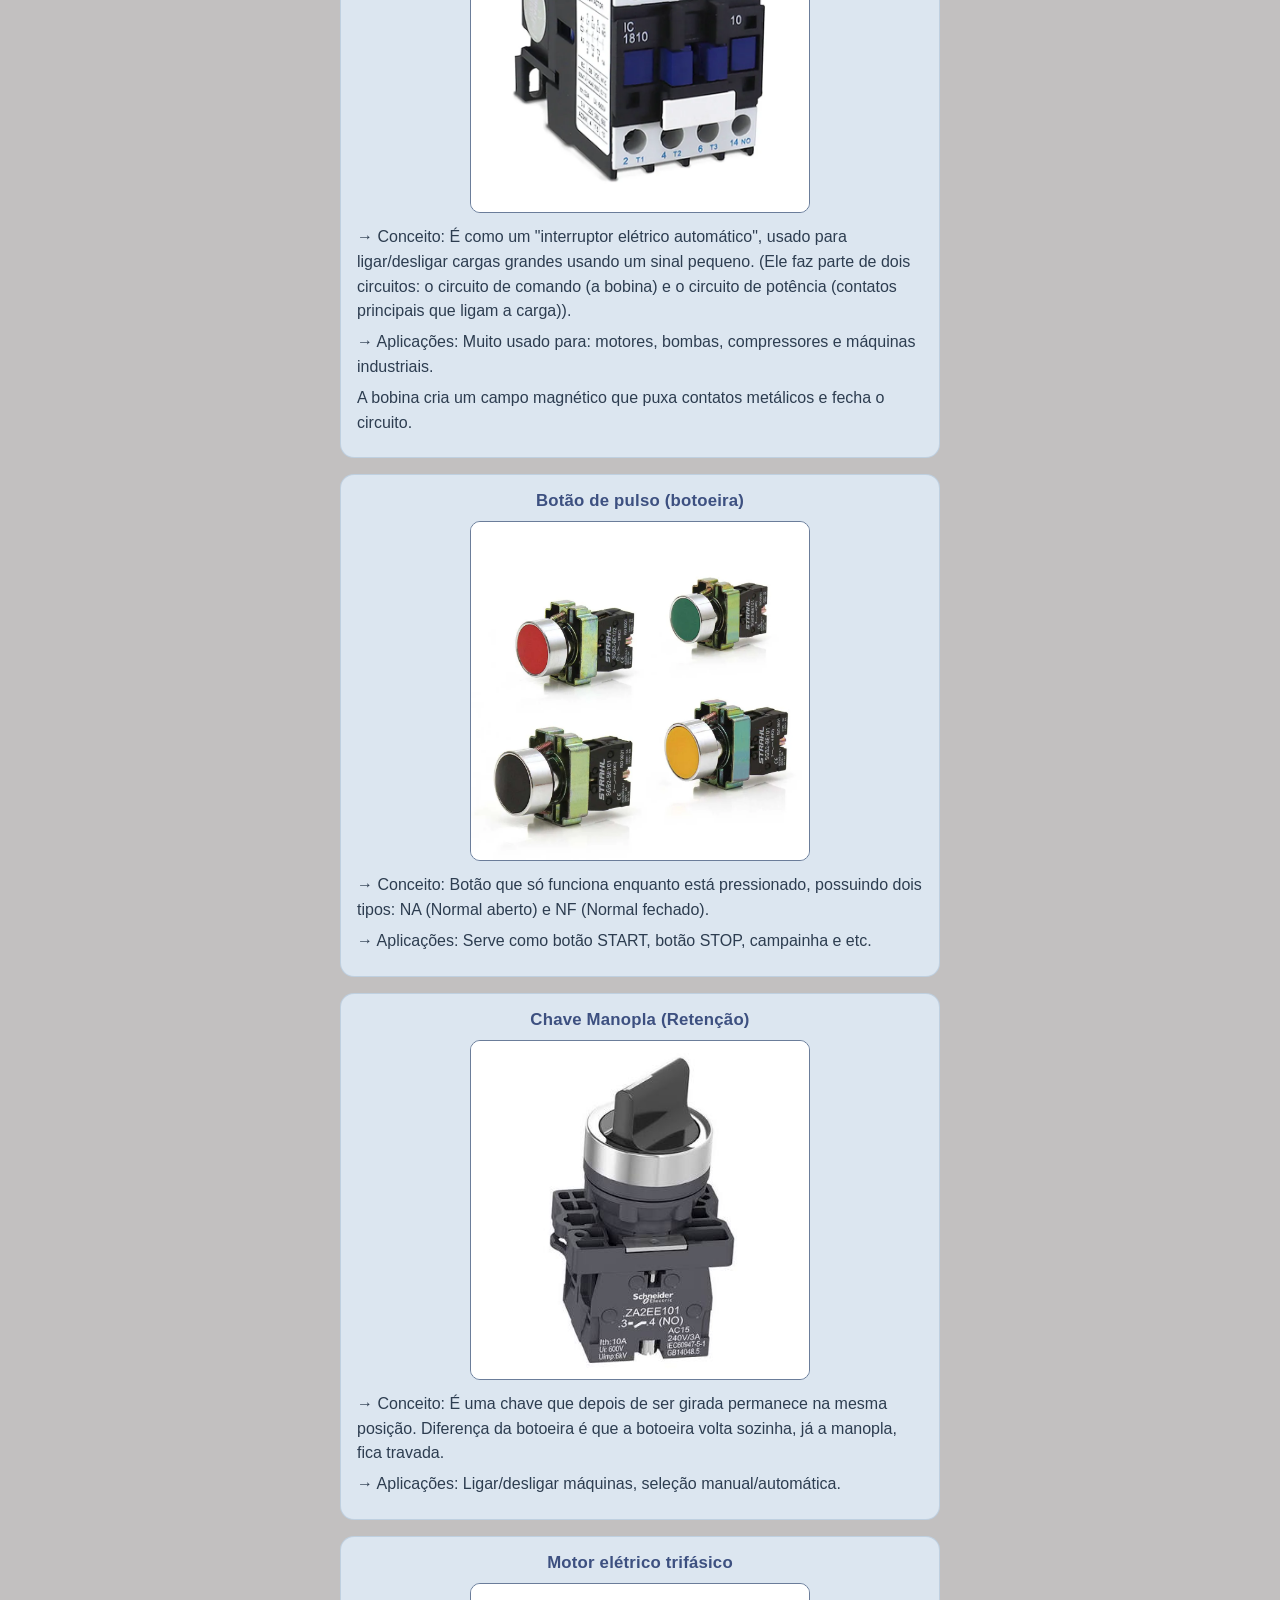
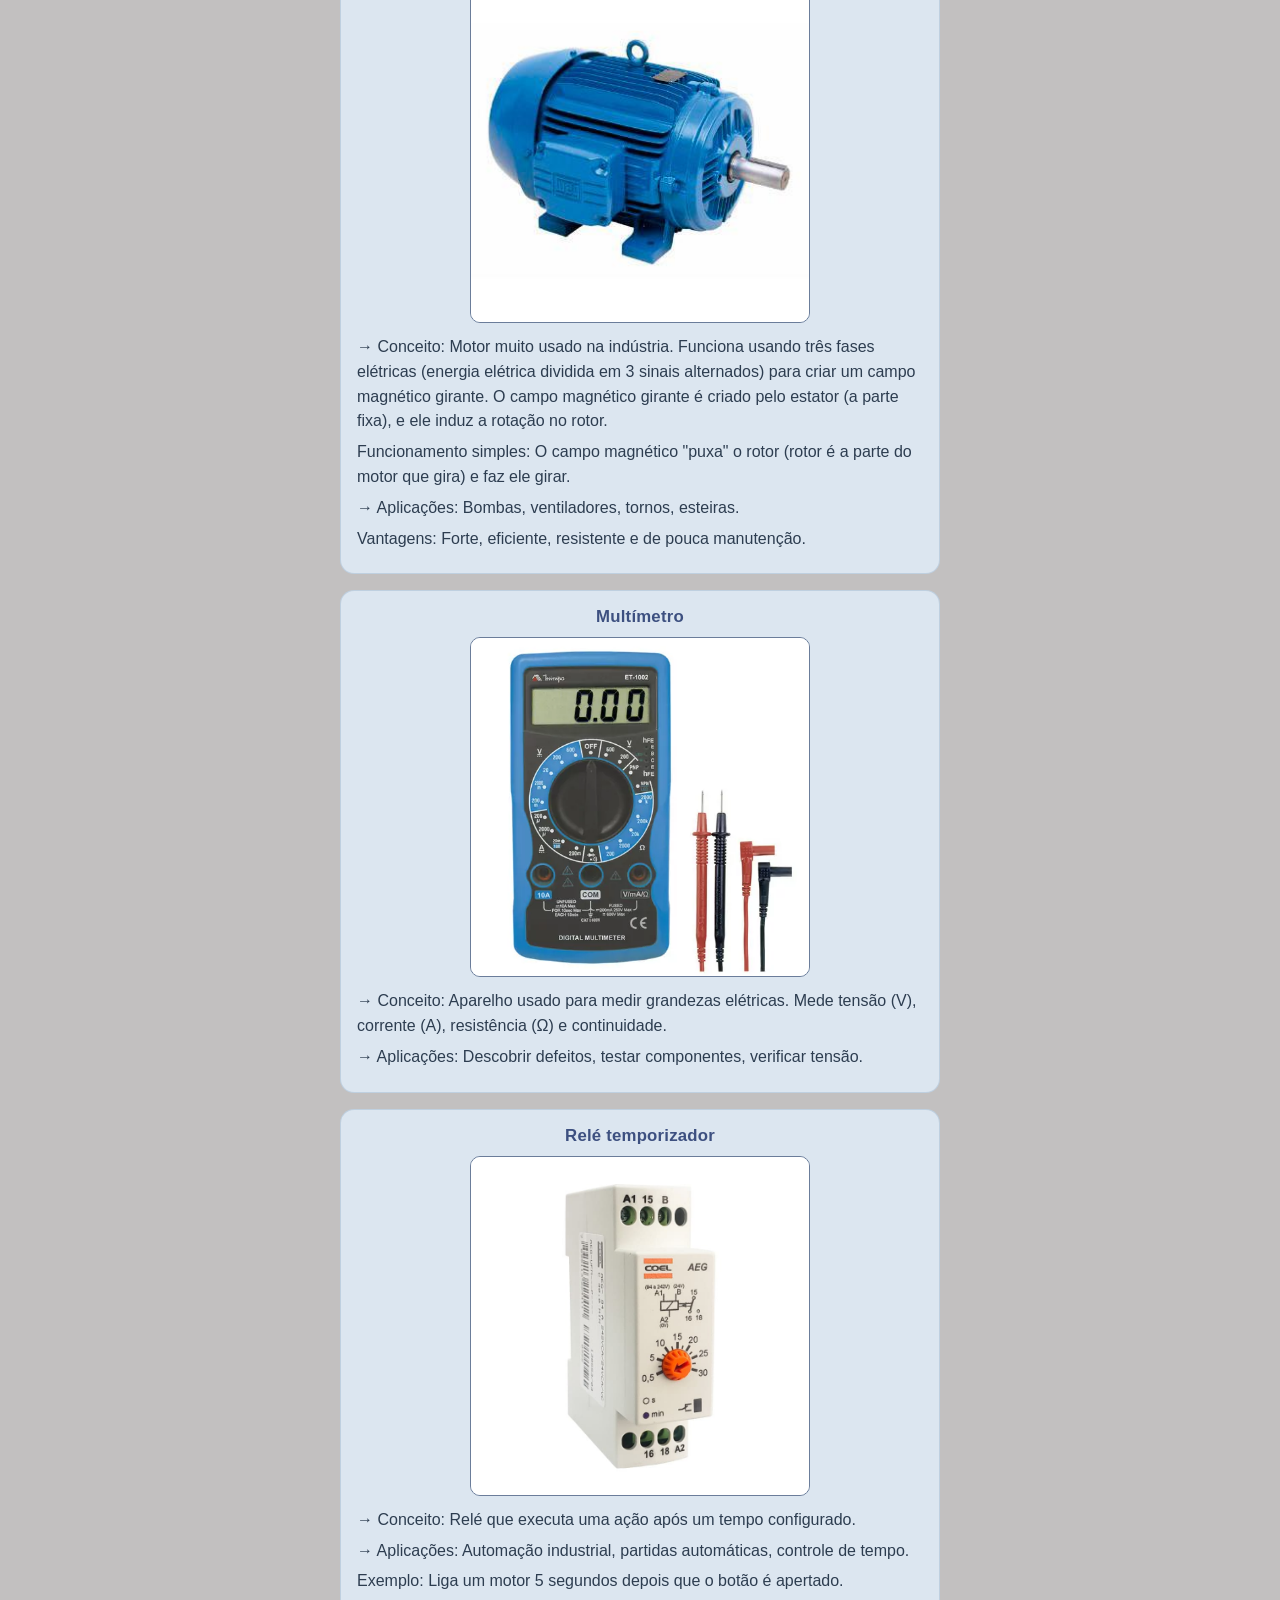
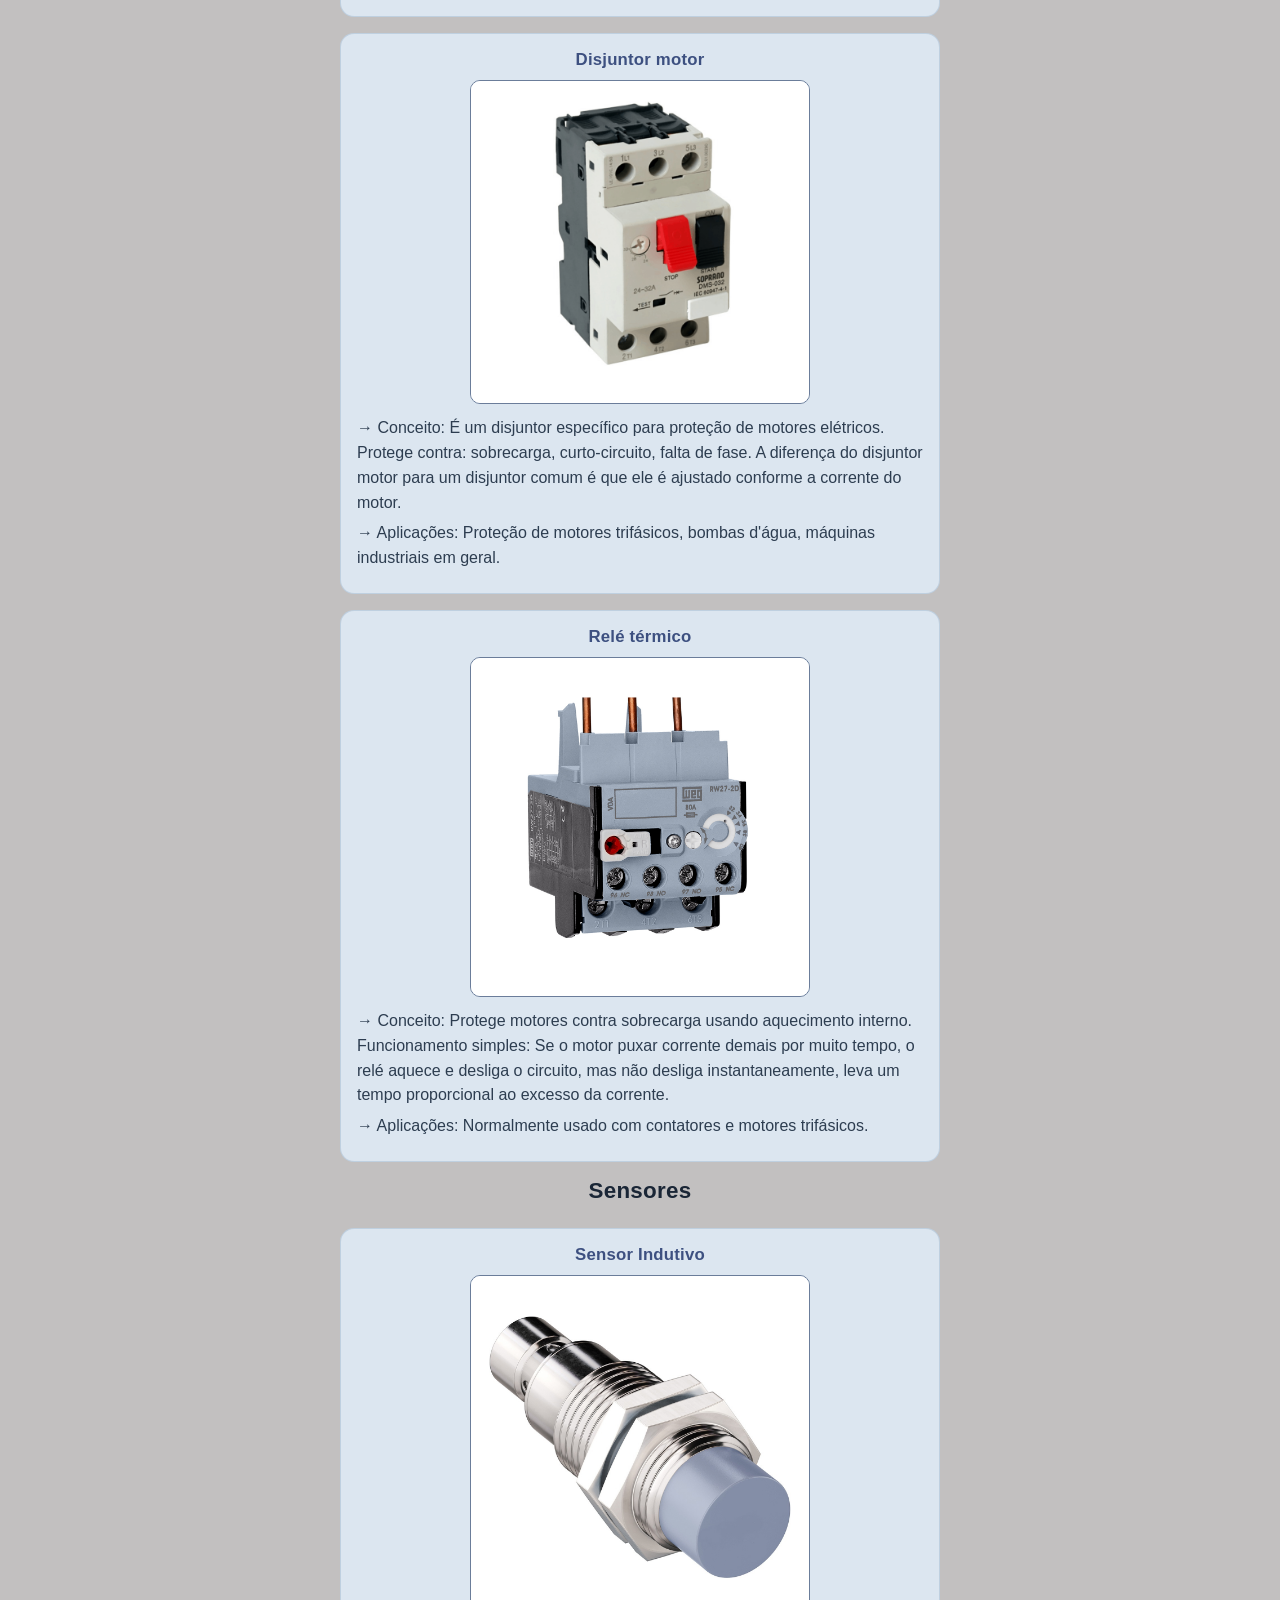
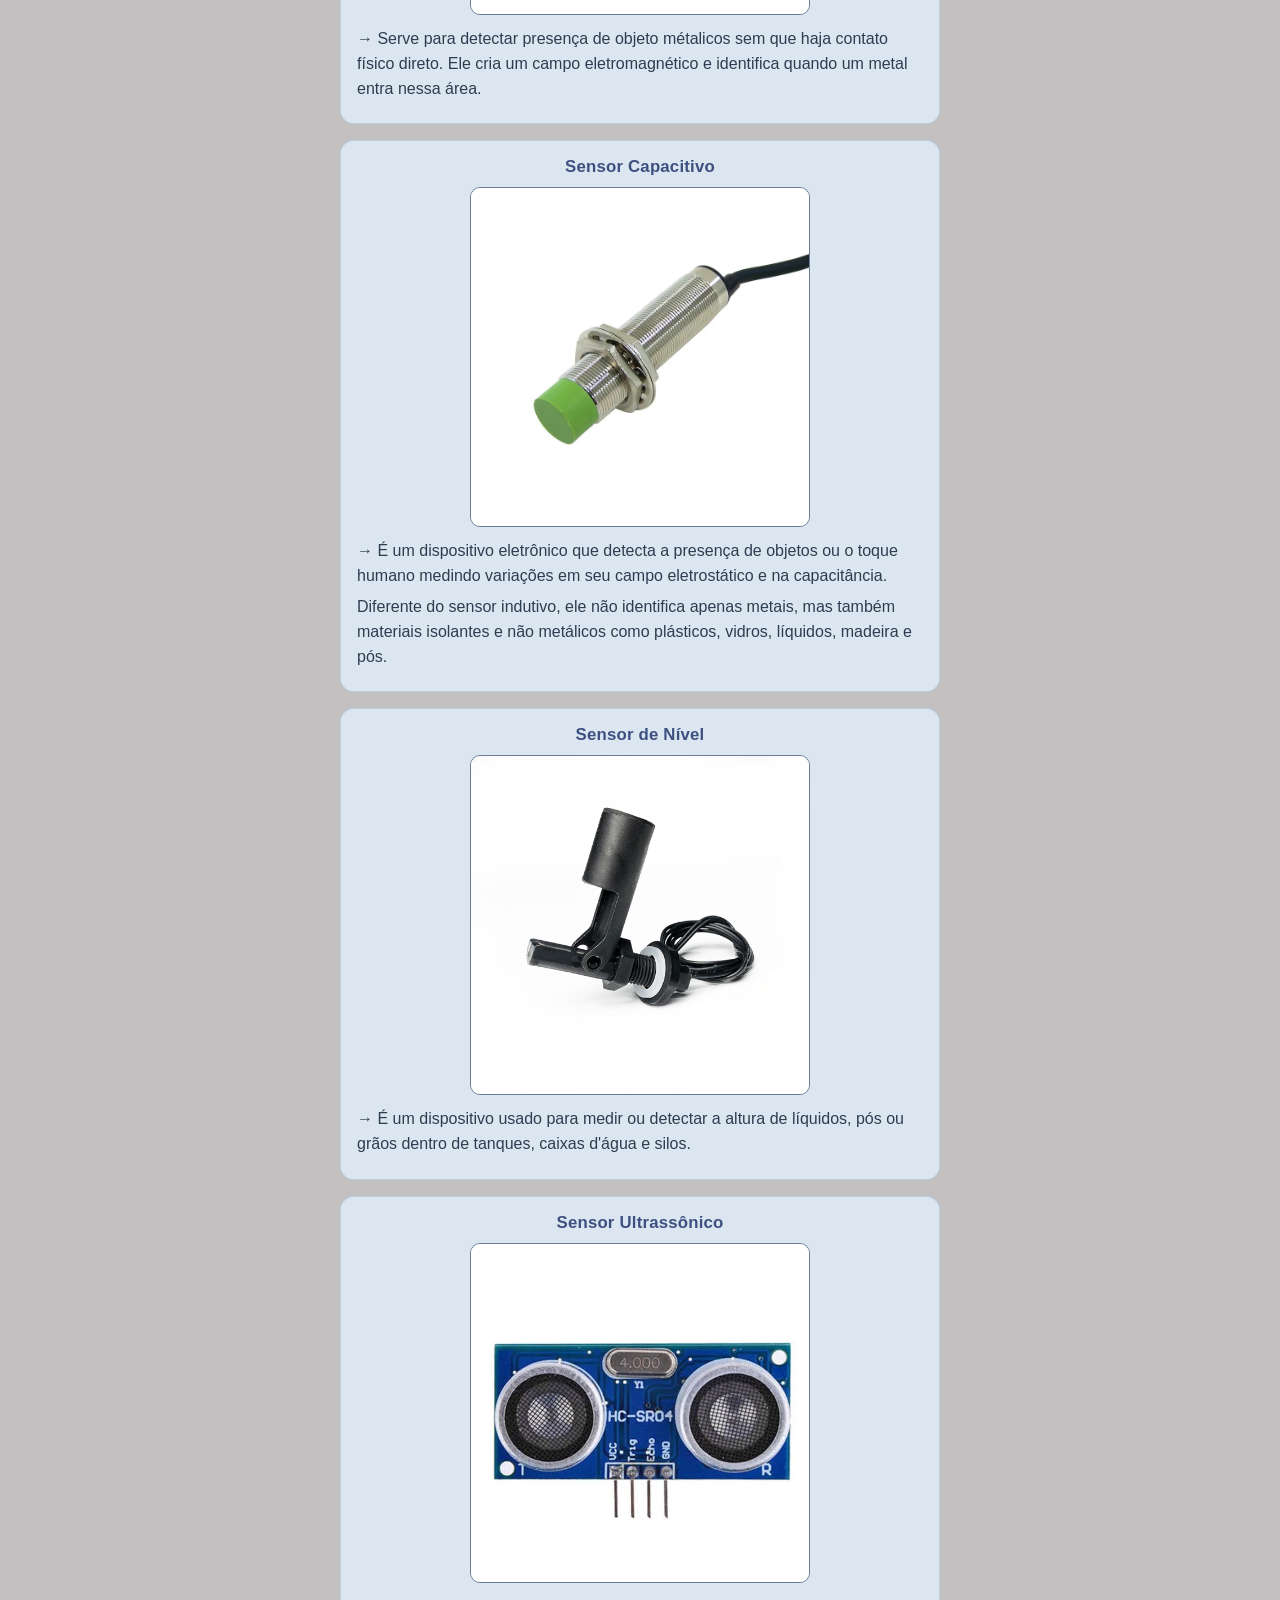
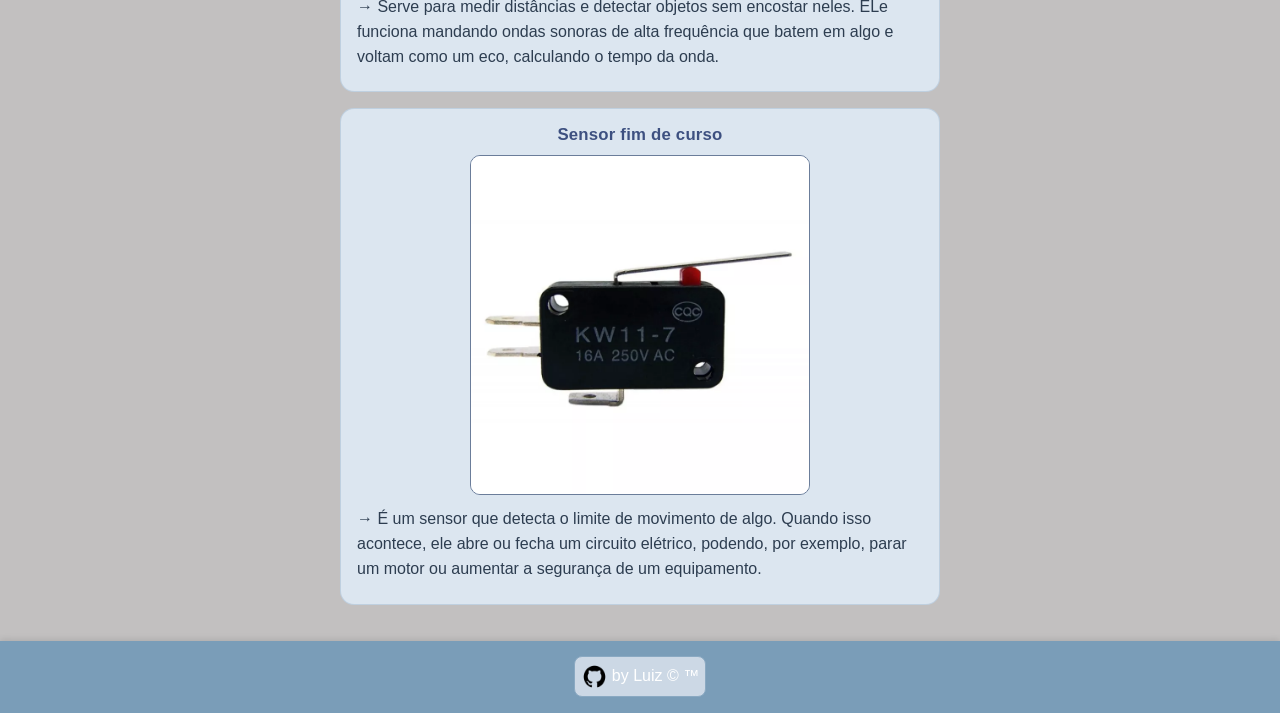
==== commit cfd591b6: "versao quinze" ====
--- a/index.html
+++ b/index.html
@@ -14,6 +14,14 @@
         </nav>
     </header>
     <main>
+
+        <section>
+            <h3>PLC</h3>
+            <img src="./img/index/plc.png" alt="PLC">
+            <p>→ O PLC (Programmable Logic Controller (Controlador Lógico Programável)) serve para automatizar máquinas e processos industriais. Ele funciona como o "cérebro" de uma linha de produção, recebendo informações de sensores e botões (entradas), processando esses dados por meio de um programa e controlando motores, válvulas e lâmpadas (saídas) de forma segura e rápida.</p>
+            <p>→ Podendo automatizar processos e controlar diversos dispositivos ao mesmo tempo.</p>
+        </section>
+
         <h1>Componentes Elétricos</h1>
         
         <section>
@@ -29,7 +37,7 @@
             <img src="./img/index/contator.png" alt="Contator">
             <p>→ Conceito: É como um "interruptor elétrico automático", usado para ligar/desligar cargas grandes usando um sinal pequeno. (Ele faz parte de dois circuitos: o circuito de comando (a bobina) e o circuito de potência (contatos principais que ligam a carga)).</p>
             <p>→ Aplicações: Muito usado para: motores, bombas, compressores e máquinas industriais.</p>
-            <p>Exemplo: Uma bobina cria um campo magnético que puxa contatos metálicos e fecha o circuito.</p>
+            <p>A bobina cria um campo magnético que puxa contatos metálicos e fecha o circuito.</p>
         </section>
 
         <section>
@@ -44,14 +52,6 @@
             <img src="./img/index/chave_manopla.png" alt="Chave Manopla (Retenção)">
             <p>→ Conceito: É uma chave que depois de ser girada permanece na mesma posição. Diferença da botoeira é que a botoeira volta sozinha, já a manopla, fica travada.</p>
             <p>→ Aplicações: Ligar/desligar máquinas, seleção manual/automática.</p>
-        </section>
-
-        <section>
-            <h3>Sensor fim de curso</h3>
-            <img src="./img/index/sensor_fim_de_curso.png" alt="Sensor fim de curso">
-            <p>→ Conceito: Sensor que detecta o limite de movimento de algo.</p>
-            <p>→ Aplicações: Elevadores, portões, máquinas industriais.</p>
-            <p>Exemplo: Quando um portão chega no final do trilho, o sensor detecta e manda para o motor.</p>
         </section>
 
         <section>
@@ -91,6 +91,39 @@
             <p>→ Conceito: Protege motores contra sobrecarga usando aquecimento interno. Funcionamento simples: Se o motor puxar corrente demais por muito tempo, o relé aquece e desliga o circuito, mas não desliga instantaneamente, leva um tempo proporcional ao excesso da corrente.</p>
             <p>→ Aplicações: Normalmente usado com contatores e motores trifásicos.</p>
         </section>
+
+        <h1>Sensores</h1>
+
+        <section>
+            <h3>Sensor Indutivo</h3>
+            <img src="img/index/sensor_indutivo.png" alt="Sensor Indutivo">
+            <p>→ Serve para detectar presença de objeto métalicos sem que haja contato físico direto. Ele cria um campo eletromagnético e identifica quando um metal entra nessa área.</p>
+        </section>
+
+        <section>
+            <h3>Sensor Capacitivo</h3>
+            <img src="./img/index/sensor_capacitivo.png" alt="Sensor Capacitivo">
+            <p>→ É um dispositivo eletrônico que detecta a presença de objetos ou o toque humano medindo variações em seu campo eletrostático e na capacitância.</p>
+            <p>Diferente do sensor indutivo, ele não identifica apenas metais, mas também materiais isolantes e não metálicos como plásticos, vidros, líquidos, madeira e pós.</p>
+        </section>
+
+        <section>
+            <h3>Sensor de Nível</h3>
+            <img src="./img/index/sensor_nivel.png" alt="Sensor de Nível">
+            <p>→ É um dispositivo usado para medir ou detectar a altura de líquidos, pós ou grãos dentro de tanques, caixas d'água e silos.</p>
+        </section>
+
+        <section>
+            <h3>Sensor Ultrassônico</h3>
+            <img src="./img//index/sensor_ultrassonico.png" alt="Sensor Ultrassônico">
+            <p>→ Serve para medir distâncias e detectar objetos sem encostar neles. ELe funciona mandando ondas sonoras de alta frequência que batem em algo e voltam como um eco, calculando o tempo da onda.</p>
+        </section>
+
+        <section>
+            <h3>Sensor fim de curso</h3>
+            <img src="./img/index/sensor_fim_de_curso.png" alt="Sensor fim de curso">
+            <p>→ É um sensor que detecta o limite de movimento de algo. Quando isso acontece, ele abre ou fecha um circuito elétrico, podendo, por exemplo, parar um motor ou aumentar a segurança de um equipamento.</p>
+        </section>
     </main>
     <footer>
         <div class="linkgithub">
--- a/css/style.css
+++ b/css/style.css
@@ -1,10 +1,10 @@
-* {
+*{
     margin: 0px;
     padding: 0px;
     box-sizing: border-box;
 }
 
-body {
+body{
     text-align: center;
     background-color: #c2c0c0;
     font-size: 1rem;
@@ -16,14 +16,14 @@
     -webkit-tap-highlight-color: transparent;
 }
 
-header {
+header{
     background-color: #7A9DB8;
     width: 100%;
     padding: 14px 16px;
     box-shadow: 0 2px 6px rgba(0, 0, 0, 0.15);
 }
 
-nav {
+nav{
     display: flex;
     justify-content: center;
     align-items: center;
@@ -32,14 +32,14 @@
     font-size: 0.95rem;
 }
 
-main {
+main{
     flex: 1;
     padding: 20px 16px;
     display: flex;
     flex-direction: column;
 }
 
-.metade {
+.metade{
     flex: 1;
     display: flex;
     justify-content: center;
@@ -48,7 +48,7 @@
     text-decoration: underline white;
 }
 
-footer {
+footer{
     background-color: #7A9DB8;
     width: 100%;
     padding: 15px 0px;
@@ -56,34 +56,34 @@
     box-shadow: 0 -2px 6px rgba(0, 0, 0, 0.1);
 }
 
-h1 {
+h1{
     margin-bottom: 24px;
     font-size: 1.4rem;
     color: #1a2636;
     letter-spacing: 0.3px;
 }
 
-a {
+a{
     color: white;
     text-decoration: none;
     transition: background-color 0.3s, padding 0.3s;
 }
 
-span {
-    color: white;
-}
-
-a:hover {
+a:hover{
     background-color: rgba(255, 255, 255, 0.15);
     border-radius: 8px;
 }
 
+span{
+    color: white;
+}
+
 header a:hover,
-footer a:hover {
+footer a:hover{
     padding: 4px 8px;
 }
 
-section {
+section{
     background-color: #DCE6F0;
     border-radius: 14px;
     padding: 16px;
@@ -95,11 +95,11 @@
     border: 1px solid rgba(106, 140, 175, 0.25);
 }
 
-section:hover {
+section:hover{
     box-shadow: 3px 4px 12px rgba(0, 0, 0, 0.15);
 }
 
-section h3 {
+section h3{
     text-align: center;
     margin-bottom: 10px;
     color: #3D5080;
@@ -107,7 +107,7 @@
     letter-spacing: 0.2px;
 }
 
-section img {
+section img{
     display: block;
     margin: 0 auto 12px;
     width: 100%;
@@ -117,14 +117,13 @@
     border: 1px solid #6B7D9A;
 }
 
-section p {
+section p{
     margin: 6px 0;
-    text-indent: 1.2rem;
     color: #2d3d50;
     line-height: 1.55;
 }
 
-hr {
+hr{
     border: none;
     border-top: 1px solid rgba(255, 255, 255, 0.6);
     width: 100%;
@@ -132,7 +131,7 @@
     margin: 12px 0;
 }
 
-.link {
+.link{
     padding: 0px;
     text-decoration: none;
     display: flex;
@@ -140,7 +139,7 @@
     align-items: center;
 }
 
-.linkgithub {
+.linkgithub{
     background-color: #E8EDF4be;
     display: inline-flex;
     align-items: center;
@@ -151,36 +150,35 @@
     gap: 6px;
 }
 
-.linkgithub:hover {
+.linkgithub:hover{
     background-color: #d4dde8be;
 }
 
-.linkgithub img {
+.linkgithub img{
     width: 35px;
     height: 35px;
     border-radius: 16px;
 }
 
-.pag a {
+.pag a{
     display: block;
     color: #3D5080;
     text-decoration: none;
 }
 
-.pag:hover {
+.pag:hover{
     box-shadow: 3px 4px 12px rgba(0, 0, 0, 0.2);
     cursor: pointer;
 }
 
-.pag h3 {
+.pag h3{
     color: #3D5080;
     text-align: center;
     margin-bottom: 8px;
     font-size: 1.1rem;
 }
 
-.pag p {
+.pag p{
     color: #2d3d50;
-    text-indent: 1.2rem;
     line-height: 1.55;
 }
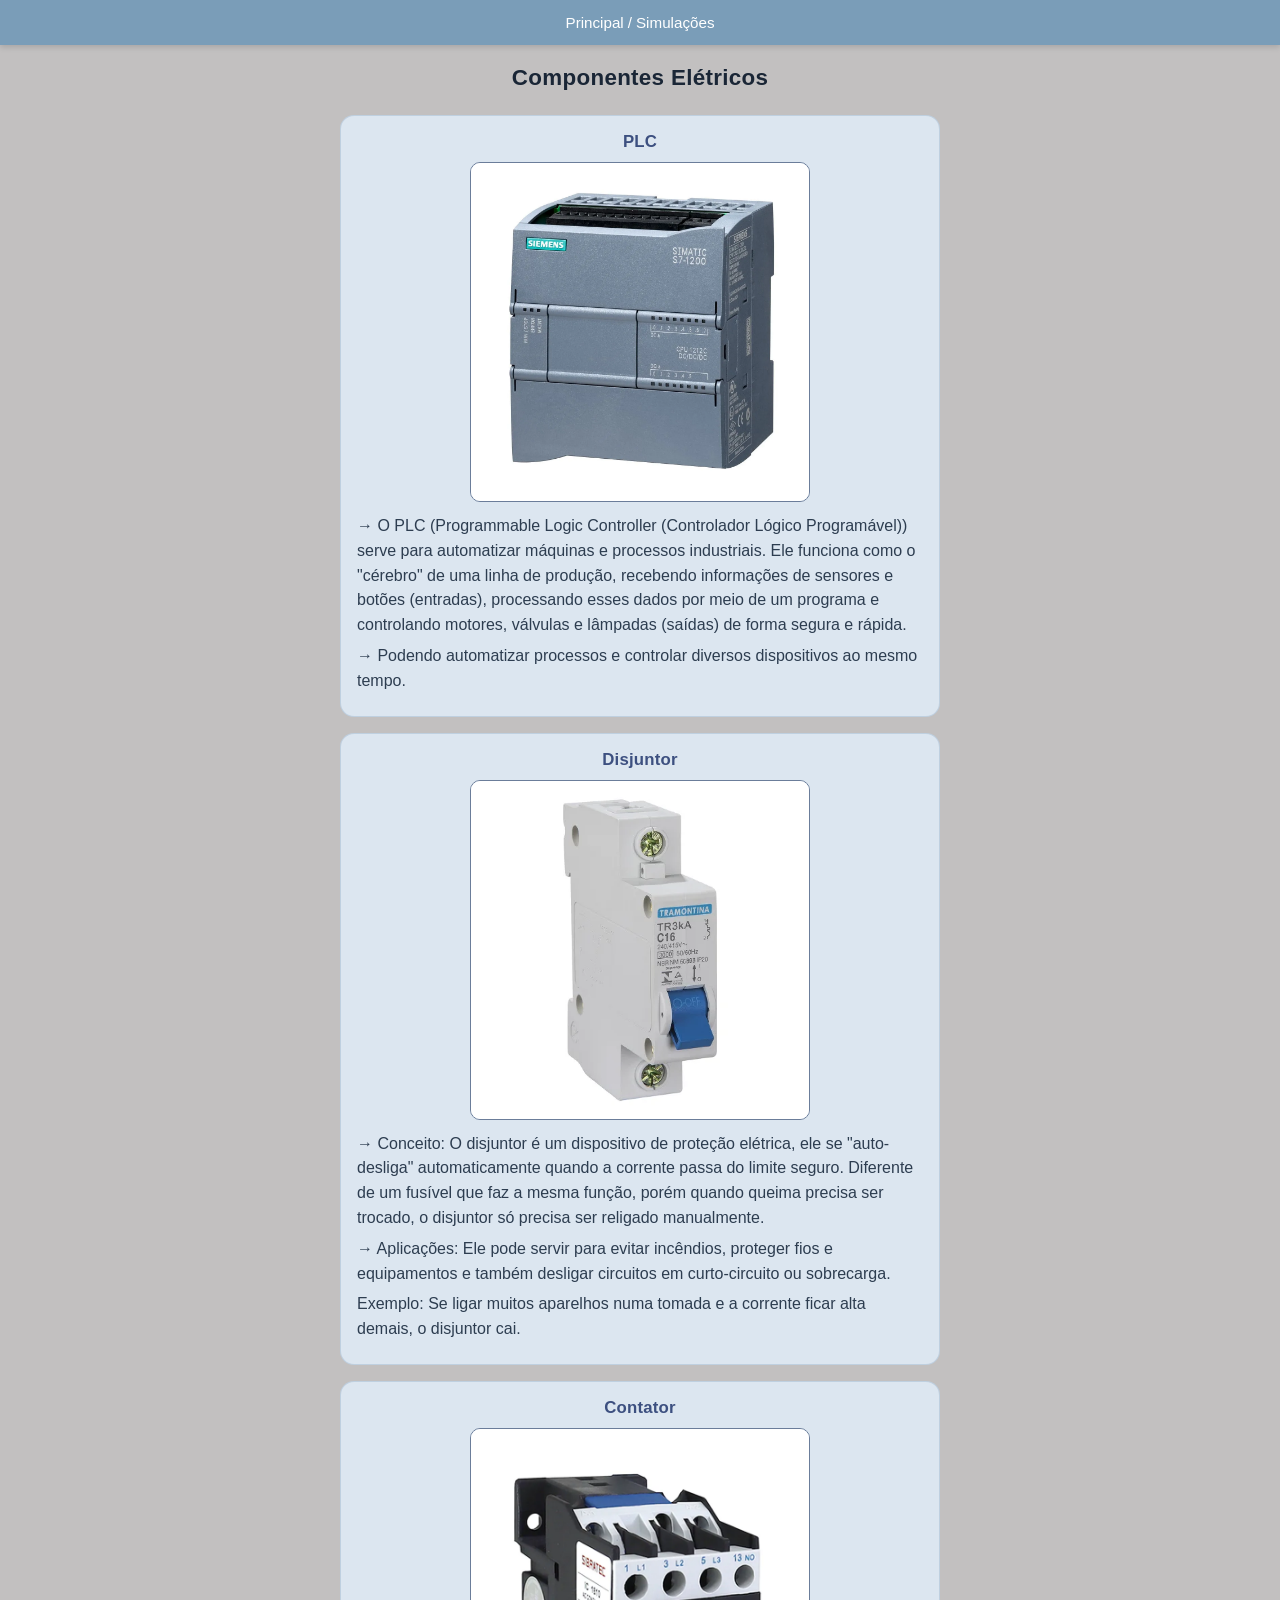
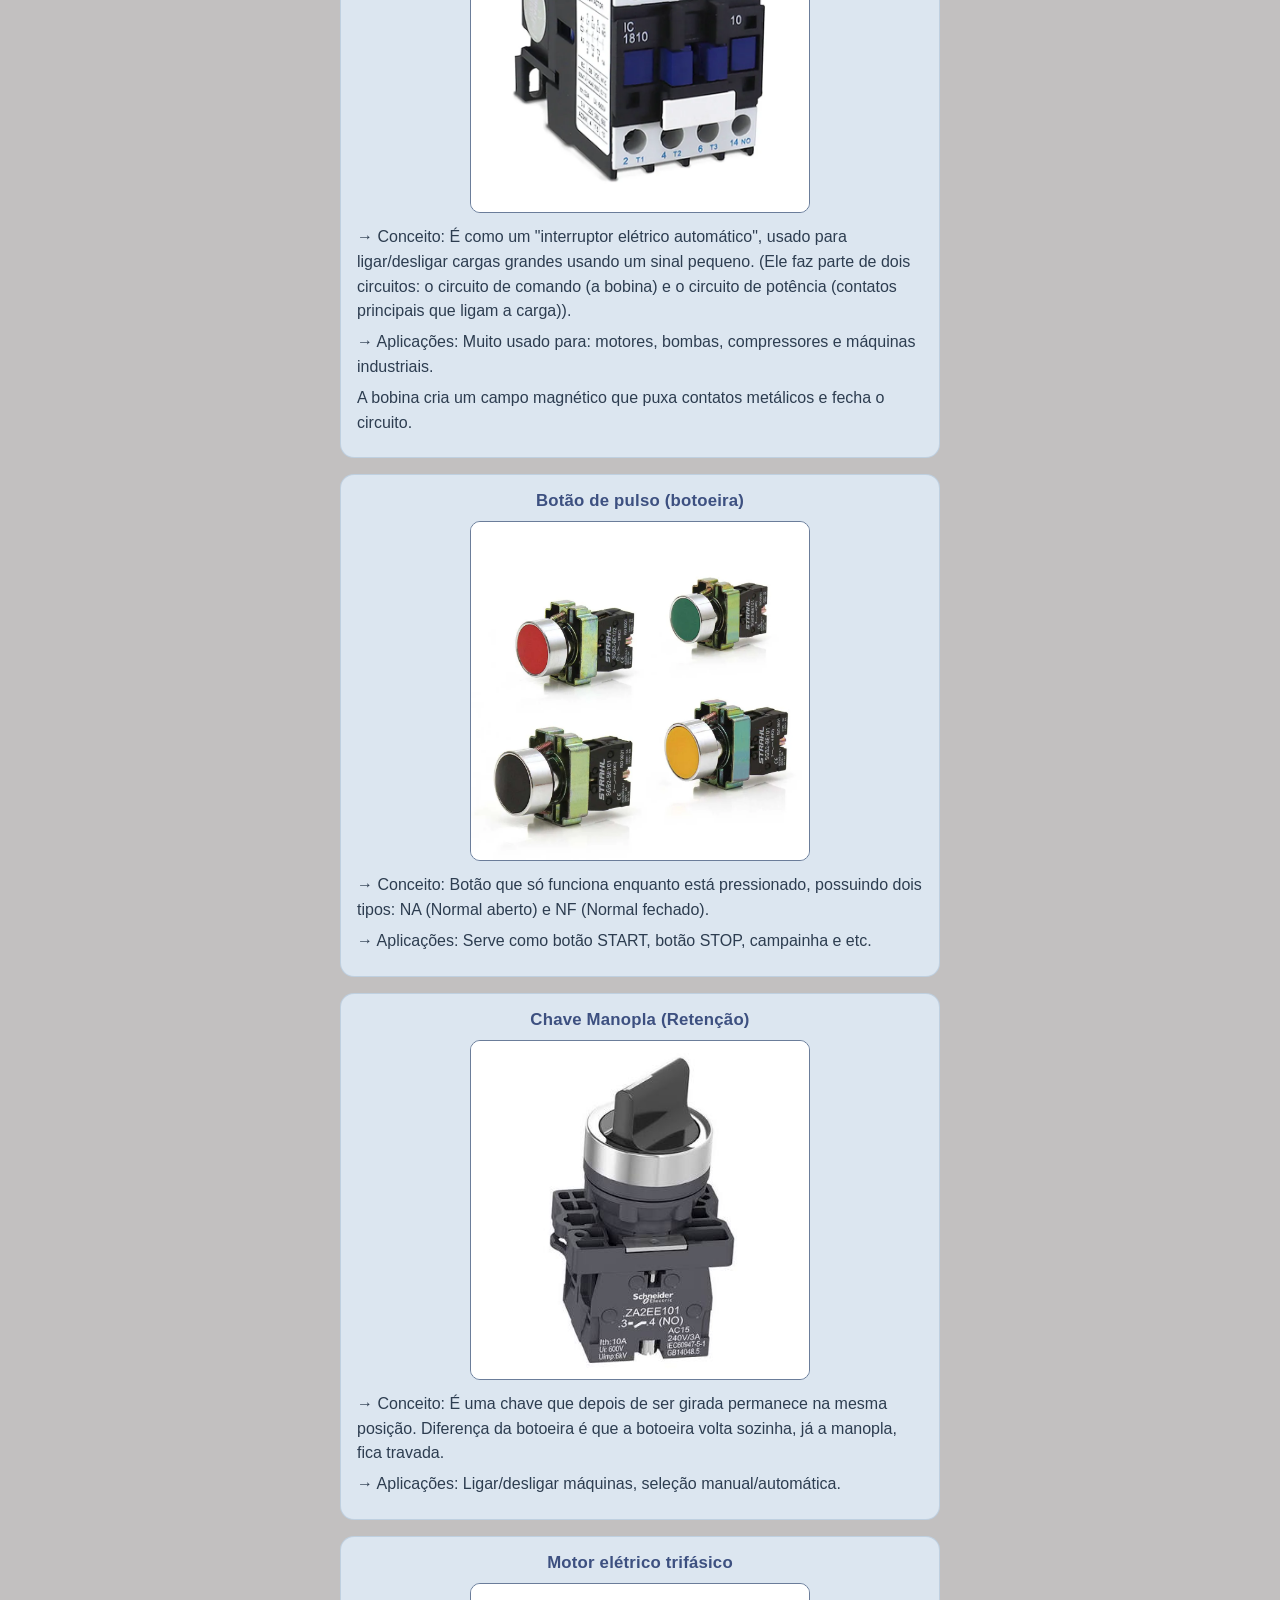
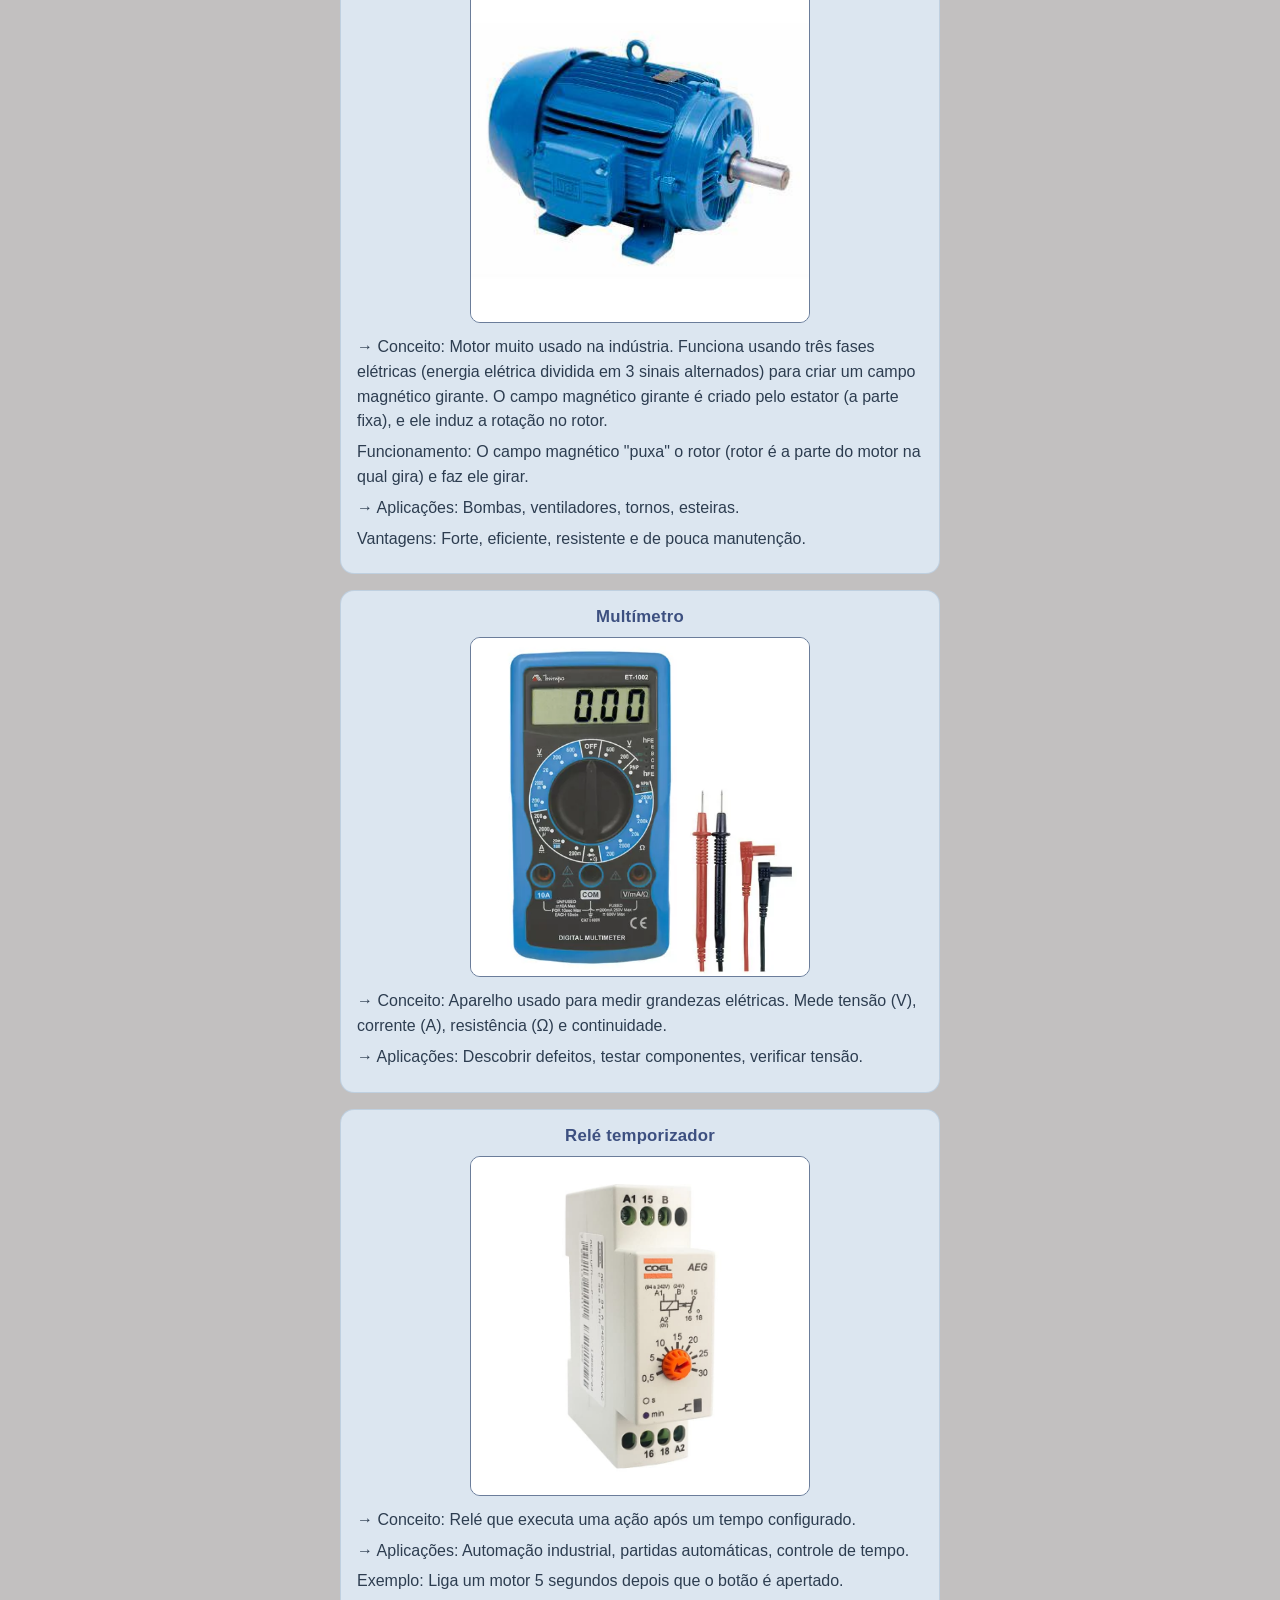
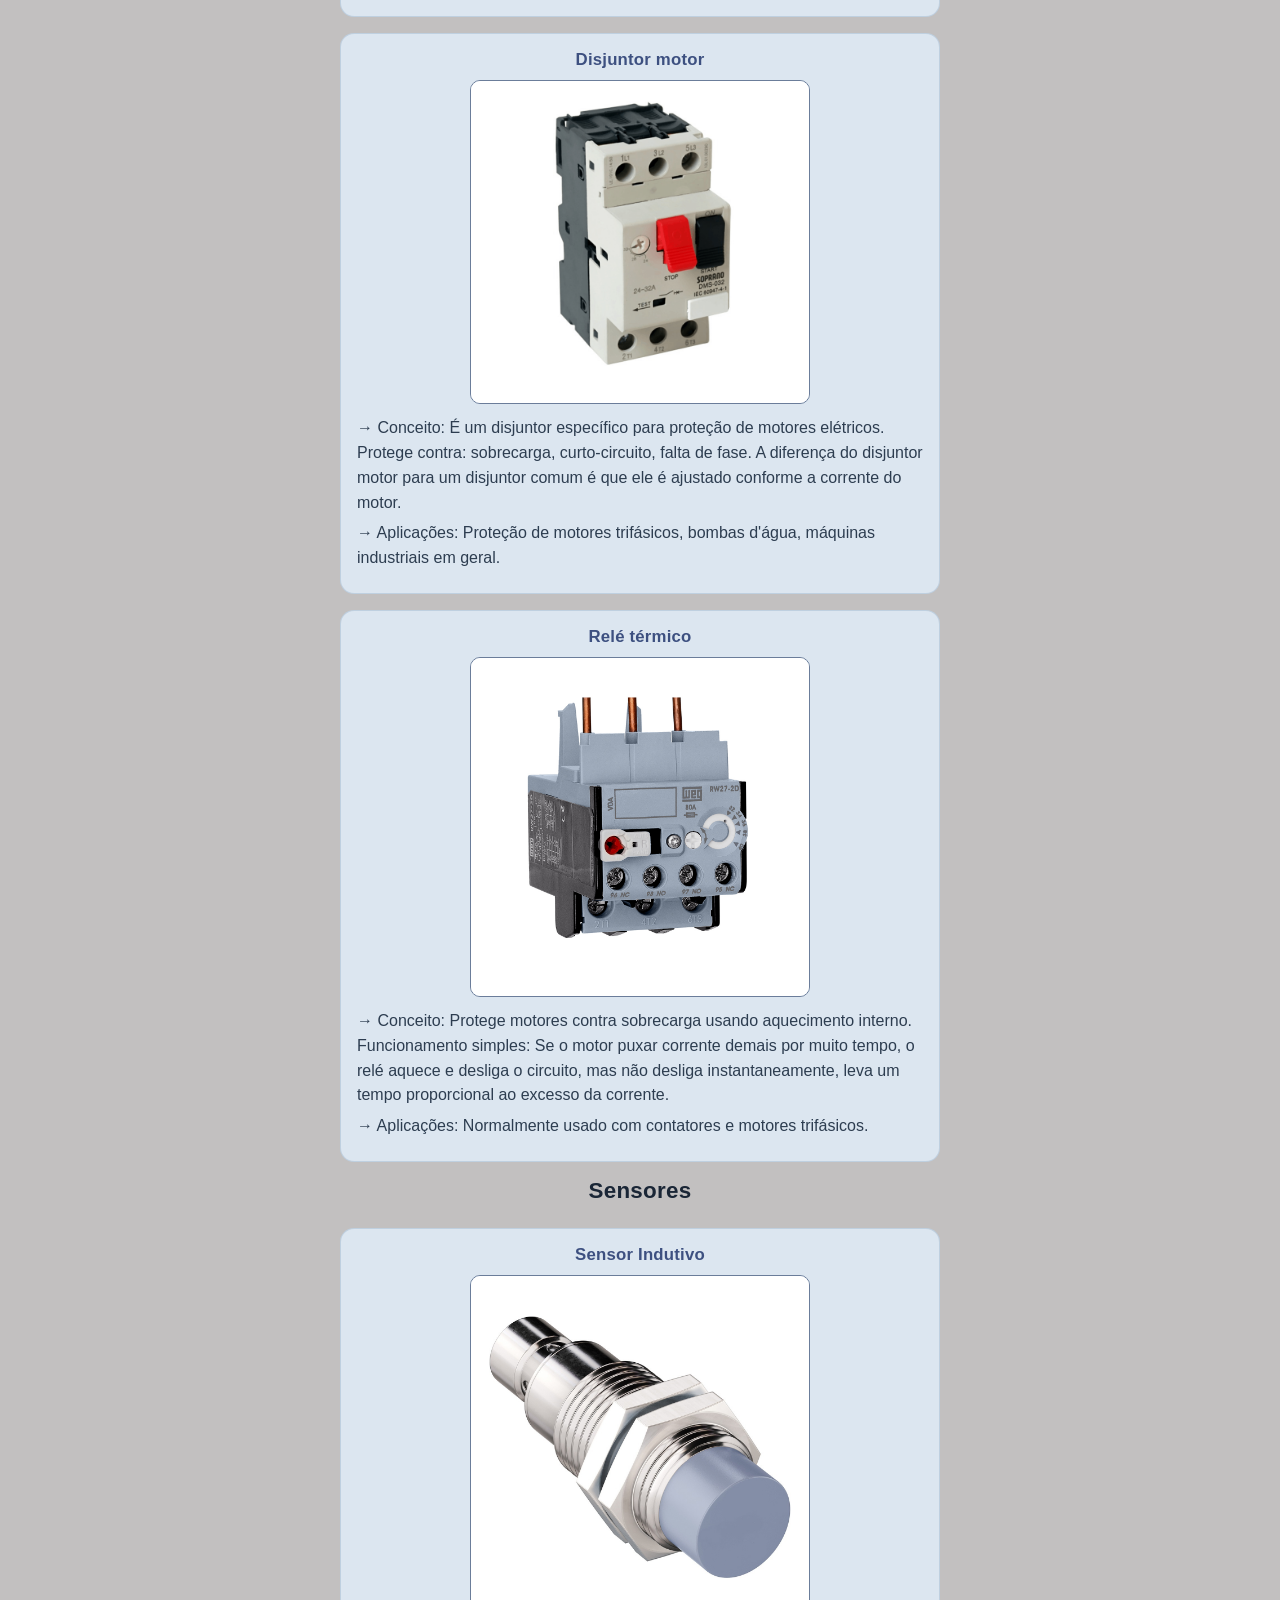
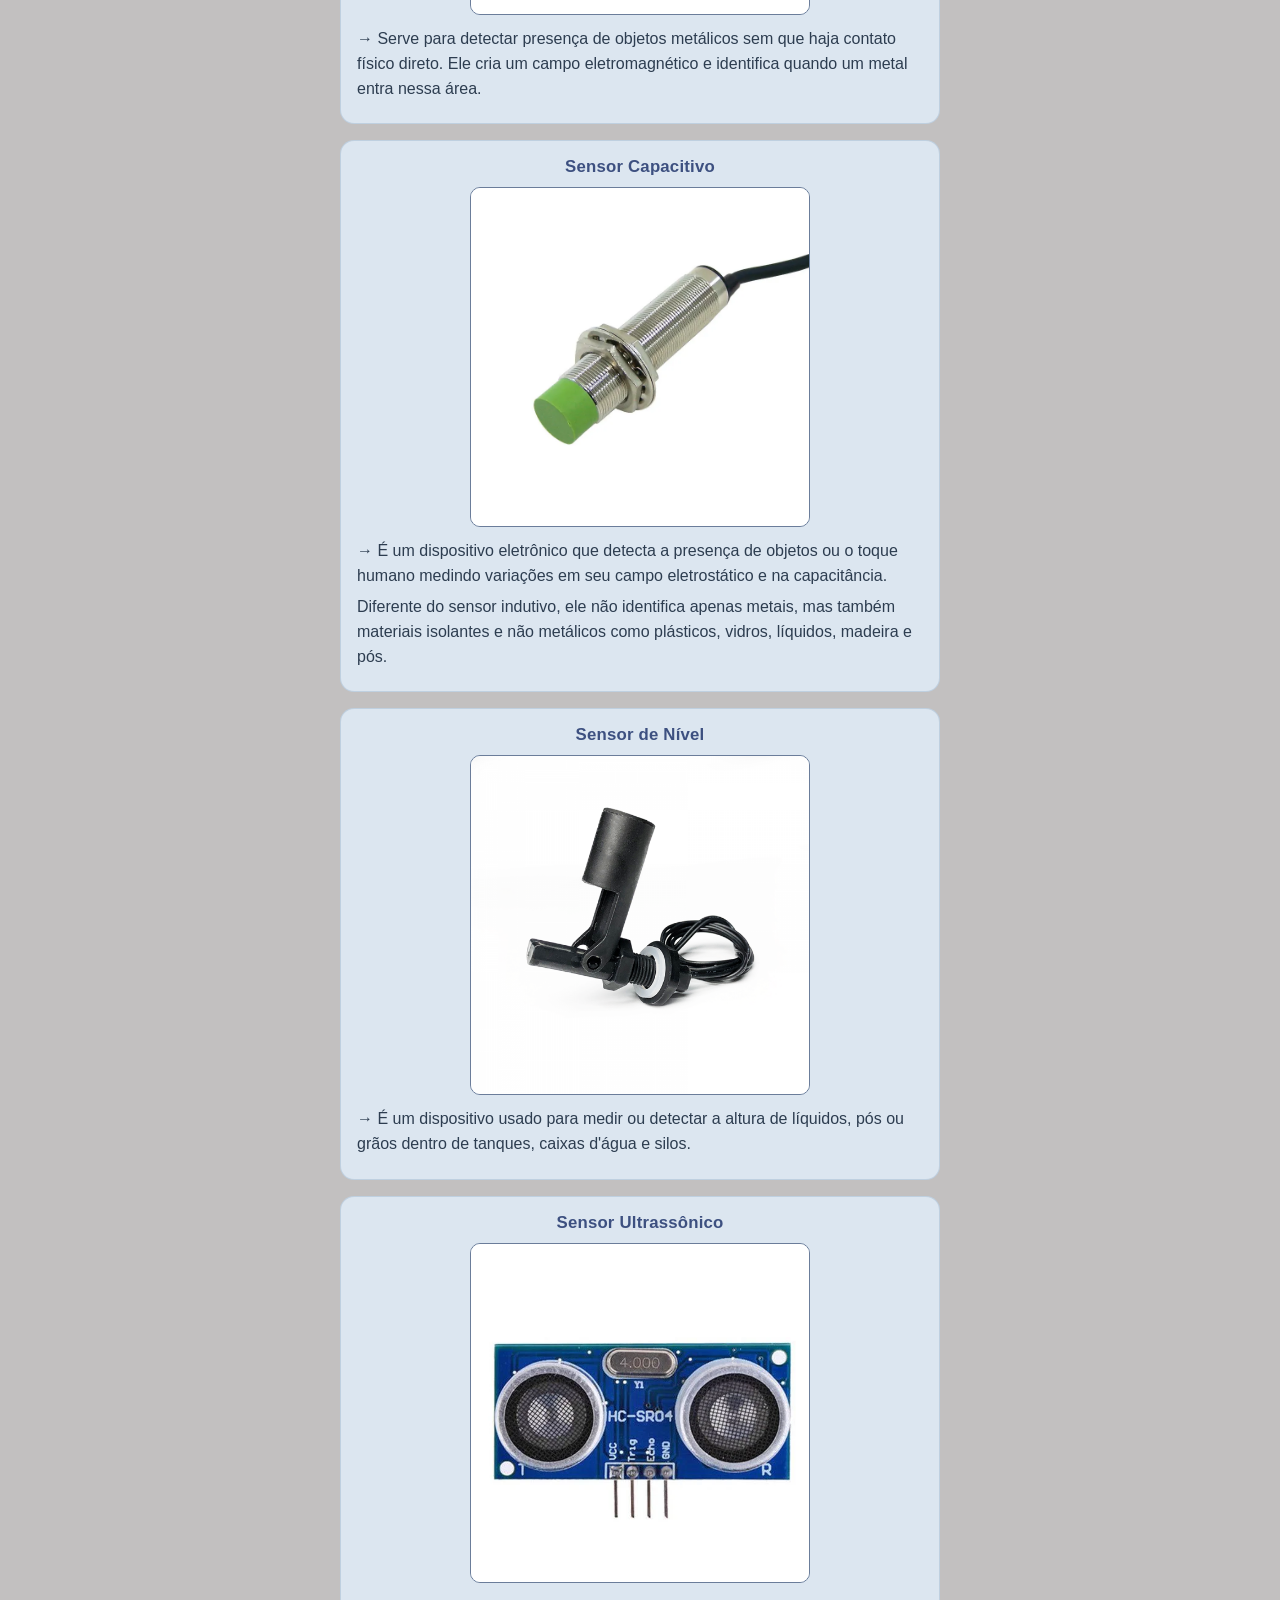
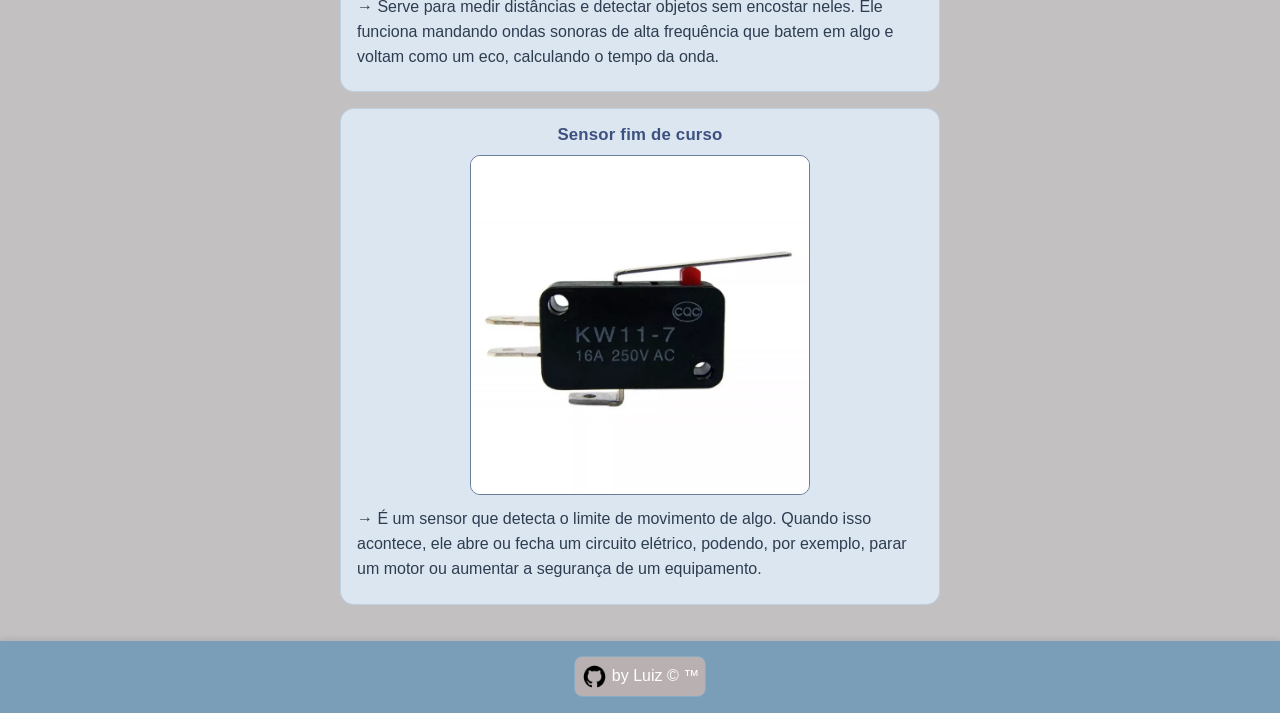
==== commit 268b65e1: "versao dezesseis" ====
--- a/index.html
+++ b/index.html
@@ -15,14 +15,14 @@
     </header>
     <main>
 
+        <h1>Componentes Elétricos</h1>
+
         <section>
             <h3>PLC</h3>
             <img src="./img/index/plc.png" alt="PLC">
             <p>→ O PLC (Programmable Logic Controller (Controlador Lógico Programável)) serve para automatizar máquinas e processos industriais. Ele funciona como o "cérebro" de uma linha de produção, recebendo informações de sensores e botões (entradas), processando esses dados por meio de um programa e controlando motores, válvulas e lâmpadas (saídas) de forma segura e rápida.</p>
             <p>→ Podendo automatizar processos e controlar diversos dispositivos ao mesmo tempo.</p>
         </section>
-
-        <h1>Componentes Elétricos</h1>
         
         <section>
             <h3>Disjuntor</h3>
@@ -58,7 +58,7 @@
             <h3>Motor elétrico trifásico</h3>
             <img src="./img/index/motor_trifasico.png" alt="Motor elétrico trifásico">
             <p>→ Conceito: Motor muito usado na indústria. Funciona usando três fases elétricas (energia elétrica dividida em 3 sinais alternados) para criar um campo magnético girante. O campo magnético girante é criado pelo estator (a parte fixa), e ele induz a rotação no rotor.</p>
-            <p>Funcionamento simples: O campo magnético "puxa" o rotor (rotor é a parte do motor que gira) e faz ele girar.</p>
+            <p>Funcionamento: O campo magnético "puxa" o rotor (rotor é a parte do motor na qual gira) e faz ele girar.</p>
             <p>→ Aplicações: Bombas, ventiladores, tornos, esteiras.</p>
             <p>Vantagens: Forte, eficiente, resistente e de pouca manutenção.</p>
         </section>
@@ -96,8 +96,8 @@
 
         <section>
             <h3>Sensor Indutivo</h3>
-            <img src="img/index/sensor_indutivo.png" alt="Sensor Indutivo">
-            <p>→ Serve para detectar presença de objeto métalicos sem que haja contato físico direto. Ele cria um campo eletromagnético e identifica quando um metal entra nessa área.</p>
+            <img src="./img/index/sensor_indutivo.png" alt="Sensor Indutivo">
+            <p>→ Serve para detectar presença de objetos metálicos sem que haja contato físico direto. Ele cria um campo eletromagnético e identifica quando um metal entra nessa área.</p>
         </section>
 
         <section>
@@ -115,8 +115,8 @@
 
         <section>
             <h3>Sensor Ultrassônico</h3>
-            <img src="./img//index/sensor_ultrassonico.png" alt="Sensor Ultrassônico">
-            <p>→ Serve para medir distâncias e detectar objetos sem encostar neles. ELe funciona mandando ondas sonoras de alta frequência que batem em algo e voltam como um eco, calculando o tempo da onda.</p>
+            <img src="./img/index/sensor_ultrassonico.png" alt="Sensor Ultrassônico">
+            <p>→ Serve para medir distâncias e detectar objetos sem encostar neles. Ele funciona mandando ondas sonoras de alta frequência que batem em algo e voltam como um eco, calculando o tempo da onda.</p>
         </section>
 
         <section>
--- a/css/style.css
+++ b/css/style.css
@@ -140,7 +140,7 @@
 }
 
 .linkgithub{
-    background-color: #E8EDF4be;
+    background-color: #b9b1b1;
     display: inline-flex;
     align-items: center;
     padding: 2px 6px 2px 2px;
@@ -181,4 +181,33 @@
 .pag p{
     color: #2d3d50;
     line-height: 1.55;
-}+}
+
+.grade{
+    display: grid;
+    grid-template-columns: repeat(auto-fit, minmax(150px, 1fr));
+    gap: 10px;
+    margin-top: 10px;
+}
+
+.grade .item{
+    background-color: #EAF0F7;
+    border: 1px solid rgba(106, 140, 175, 0.35);
+    border-radius: 10px;
+    padding: 10px 12px;
+    text-align: left;
+}
+
+.grade .item h4{
+    color: #3D5080;
+    font-size: 0.95rem;
+    margin-bottom: 6px;
+}
+
+.grade .item p{
+    font-size: 0.88rem;
+    line-height: 1.45;
+    color: #2d3d50;
+    margin: 0;
+}
+
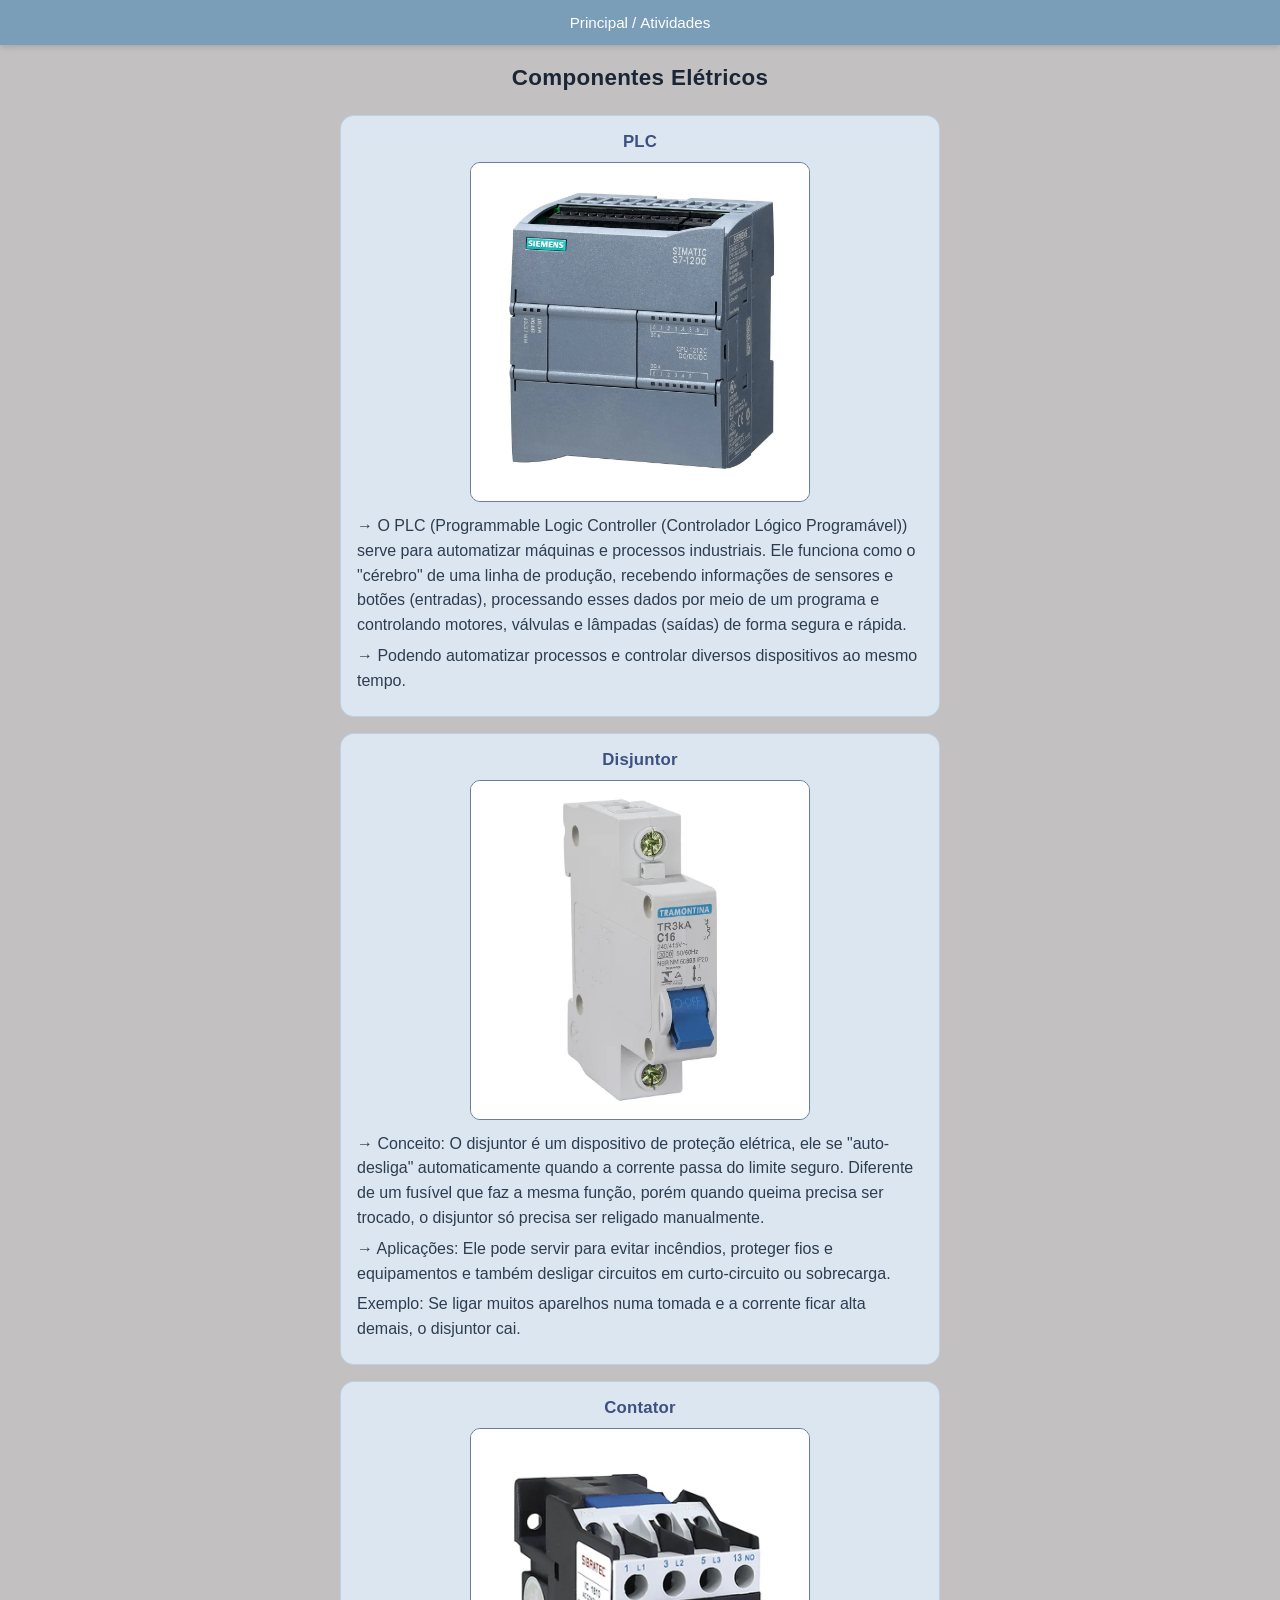
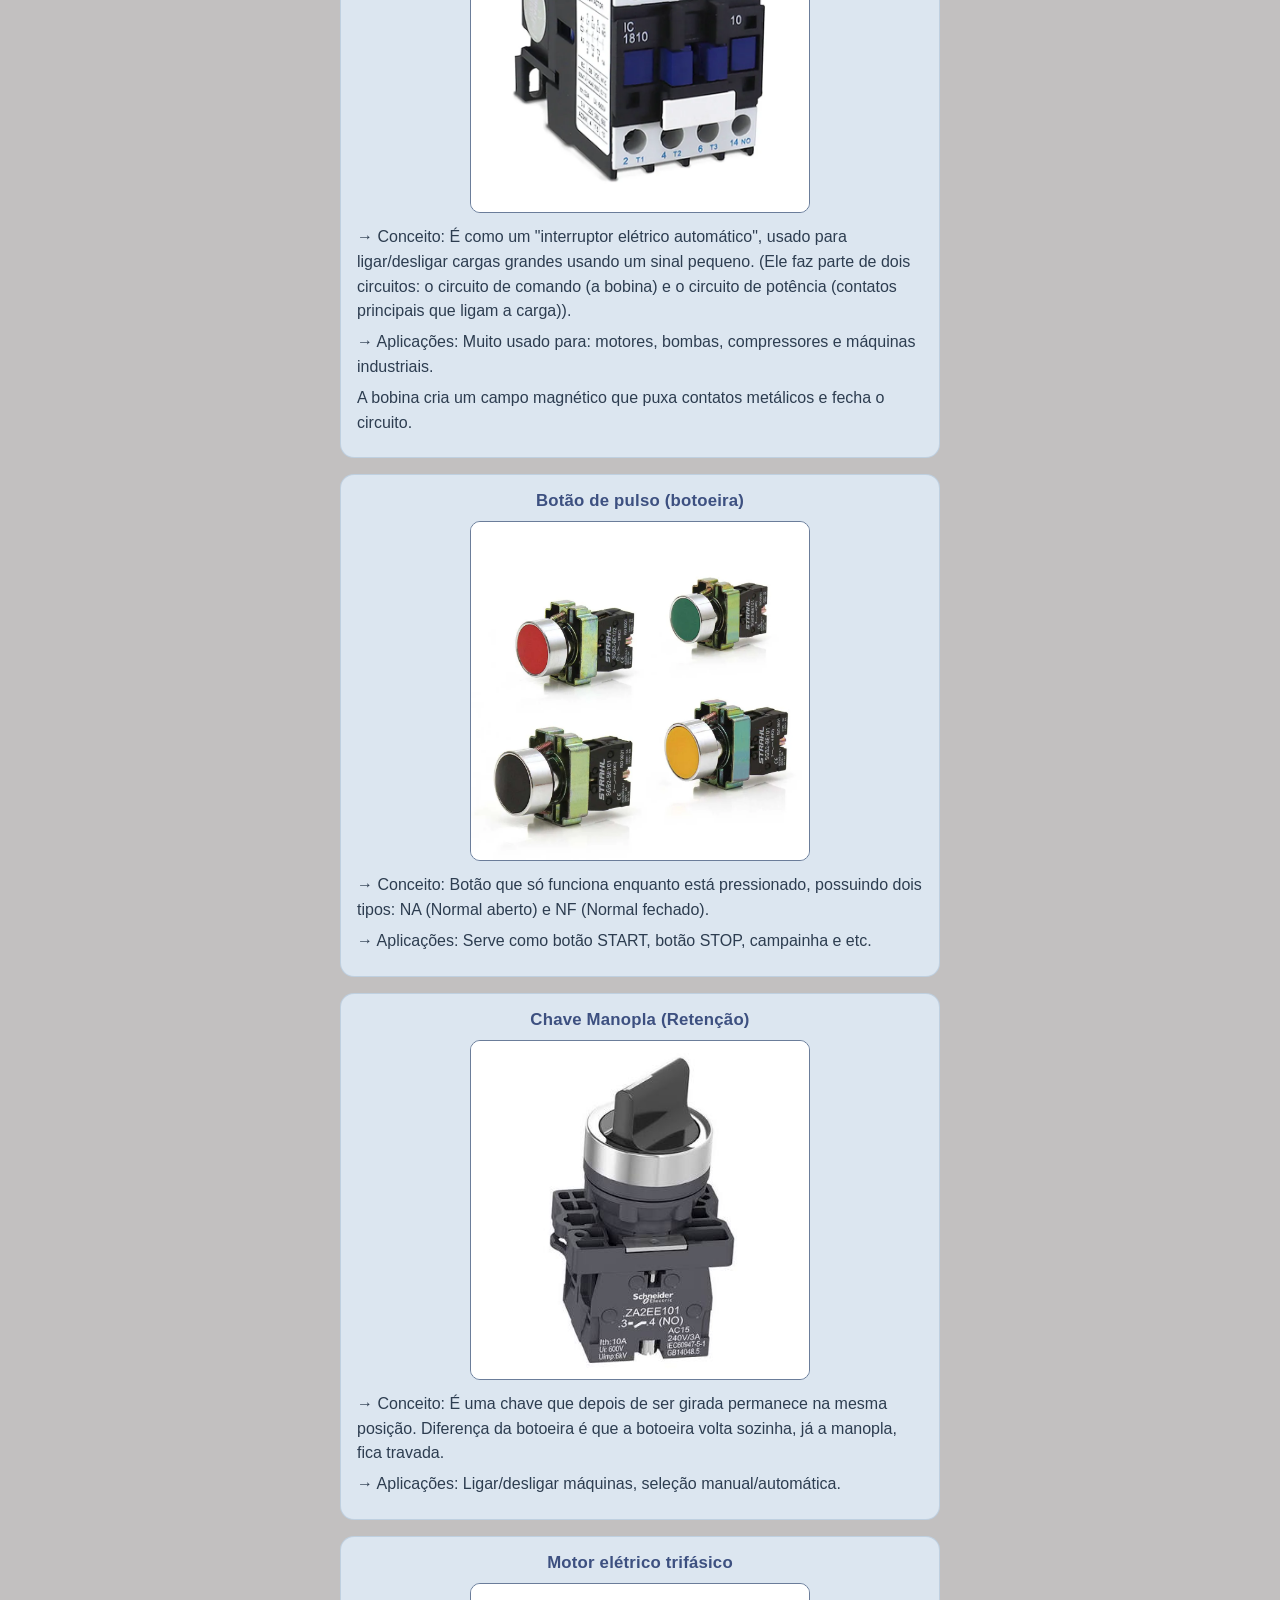
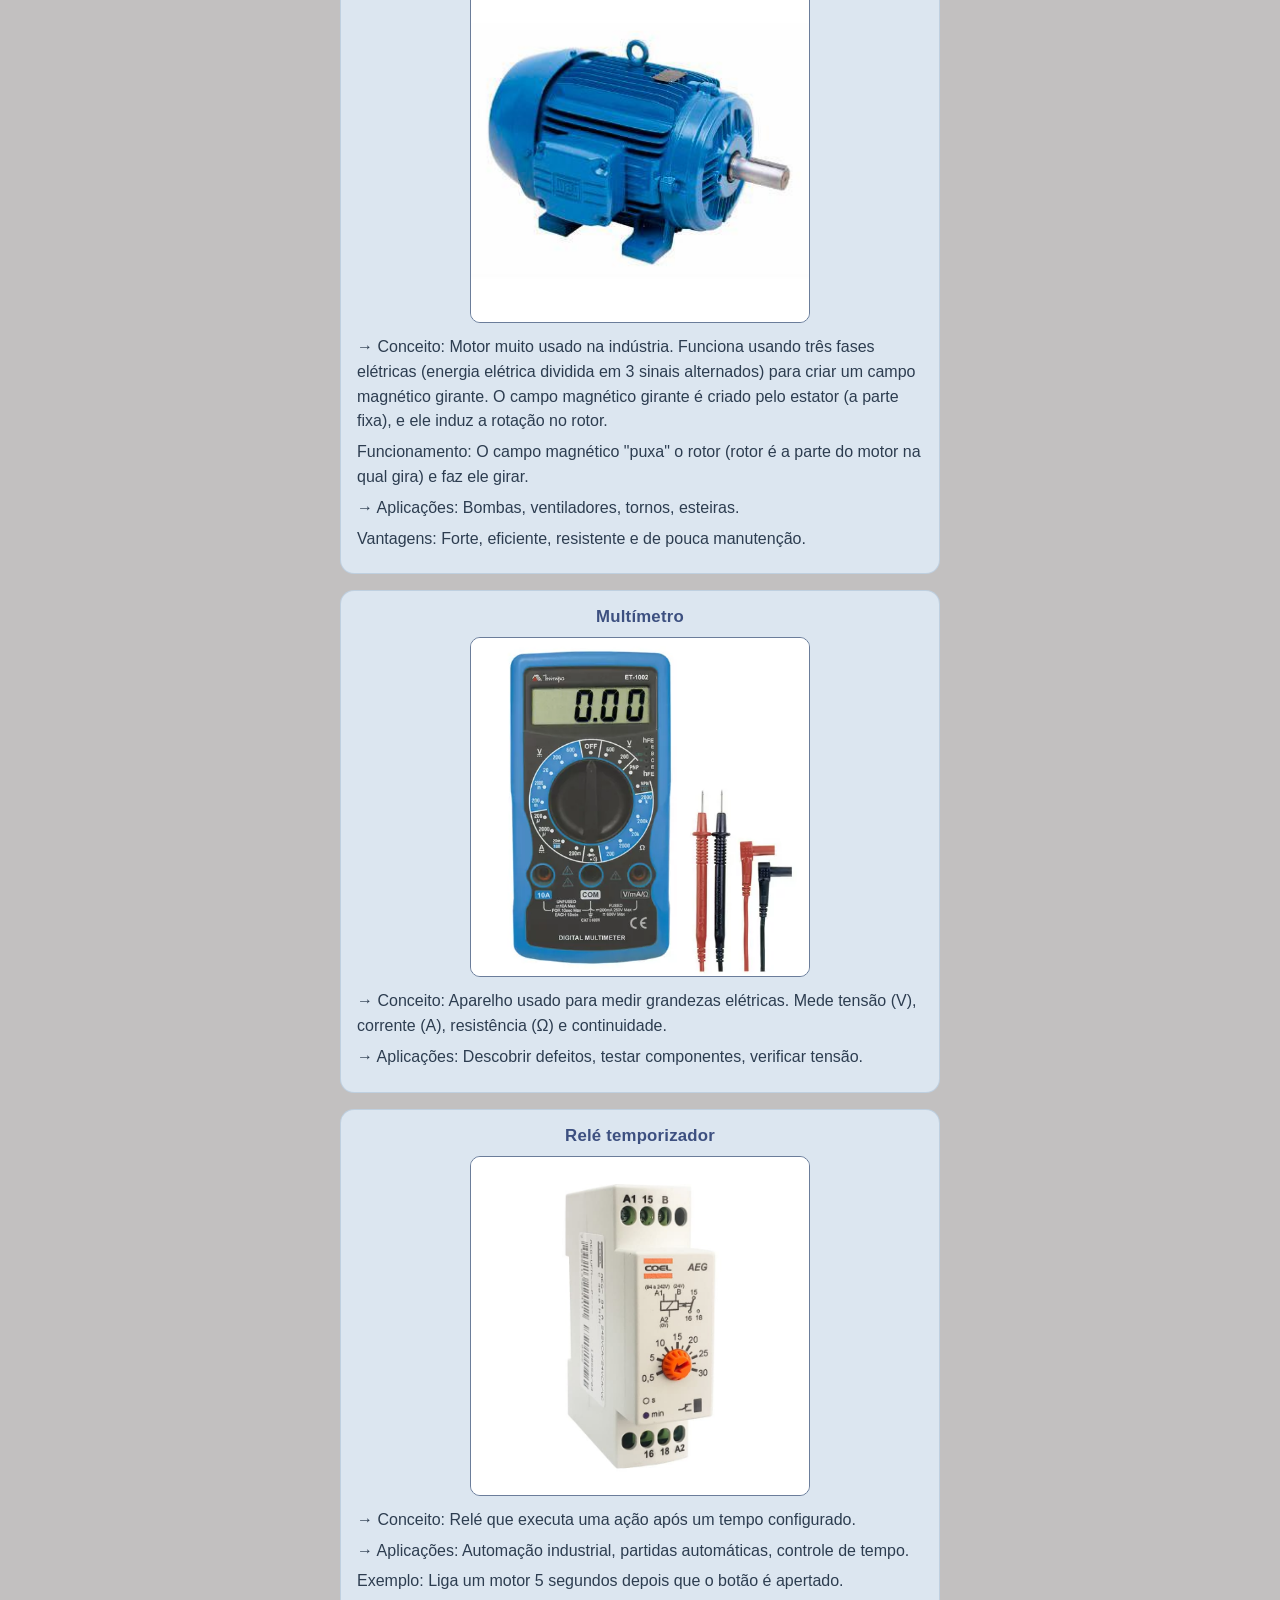
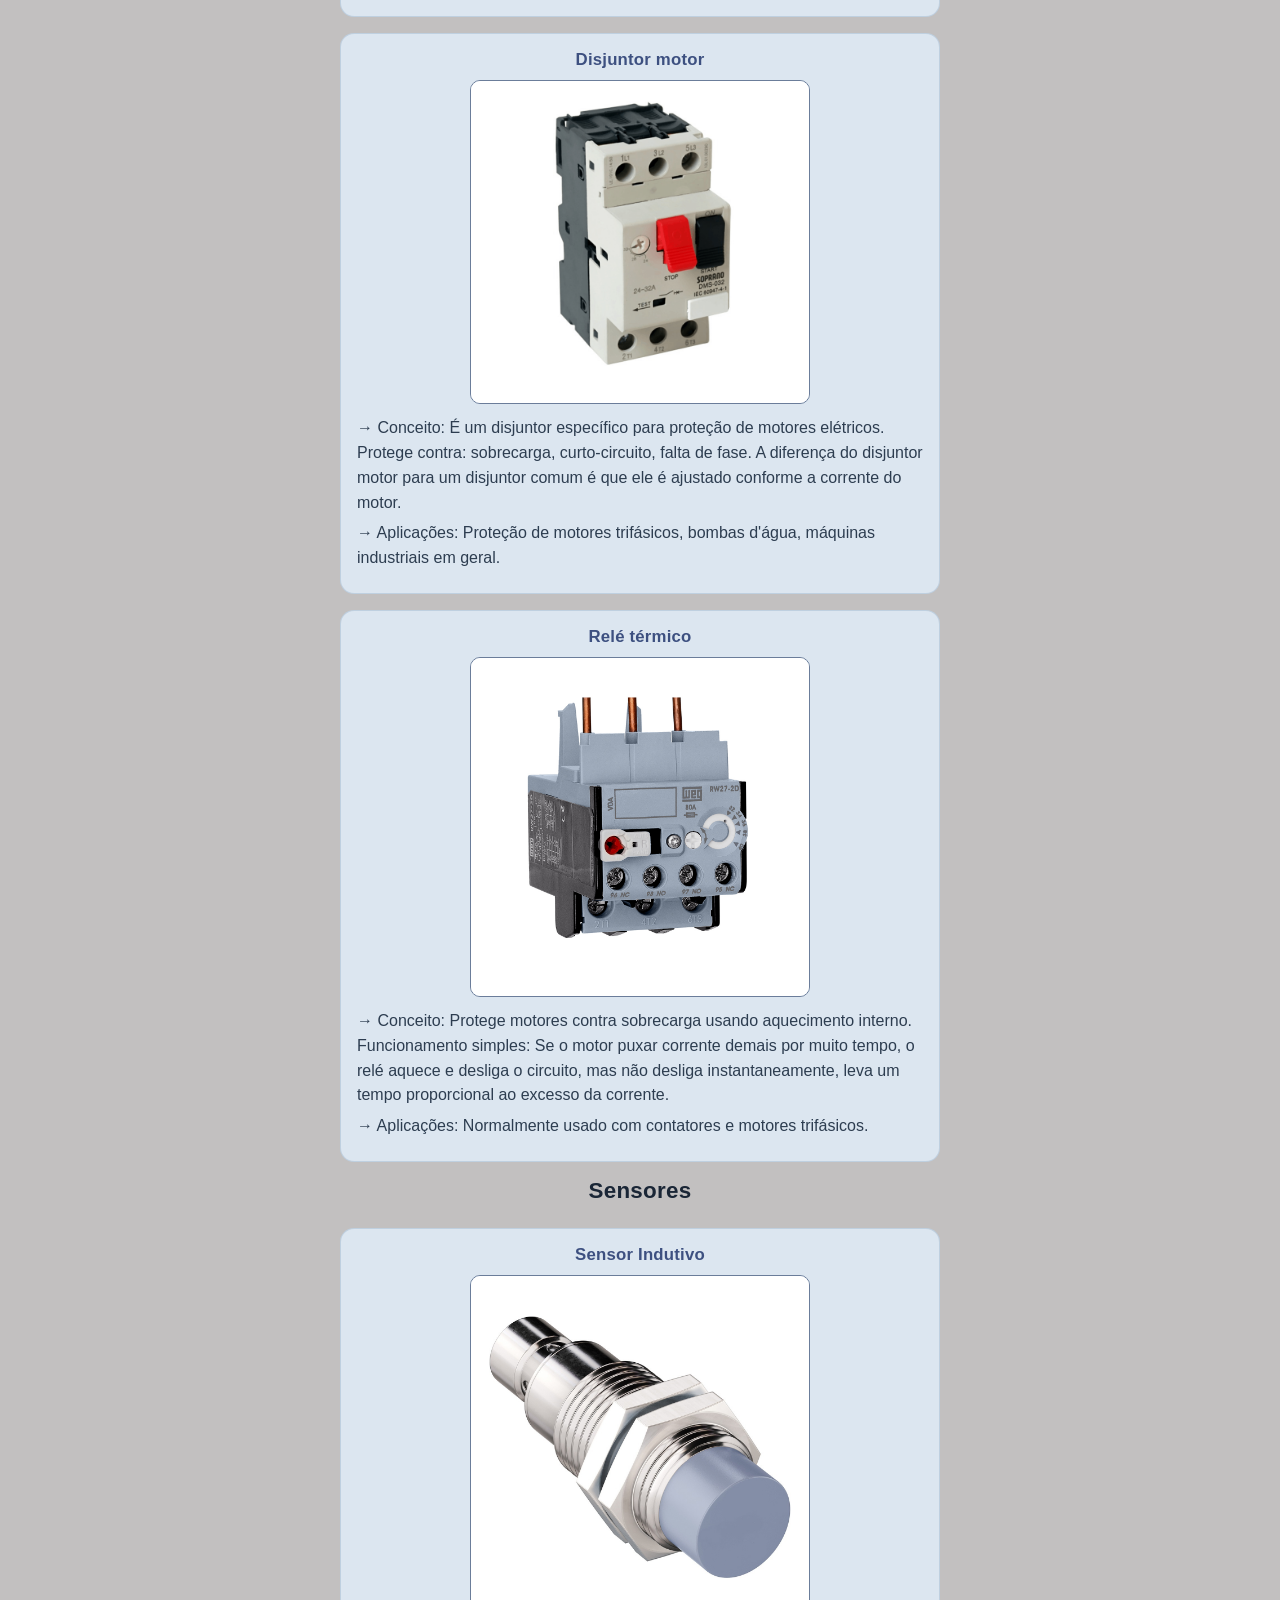
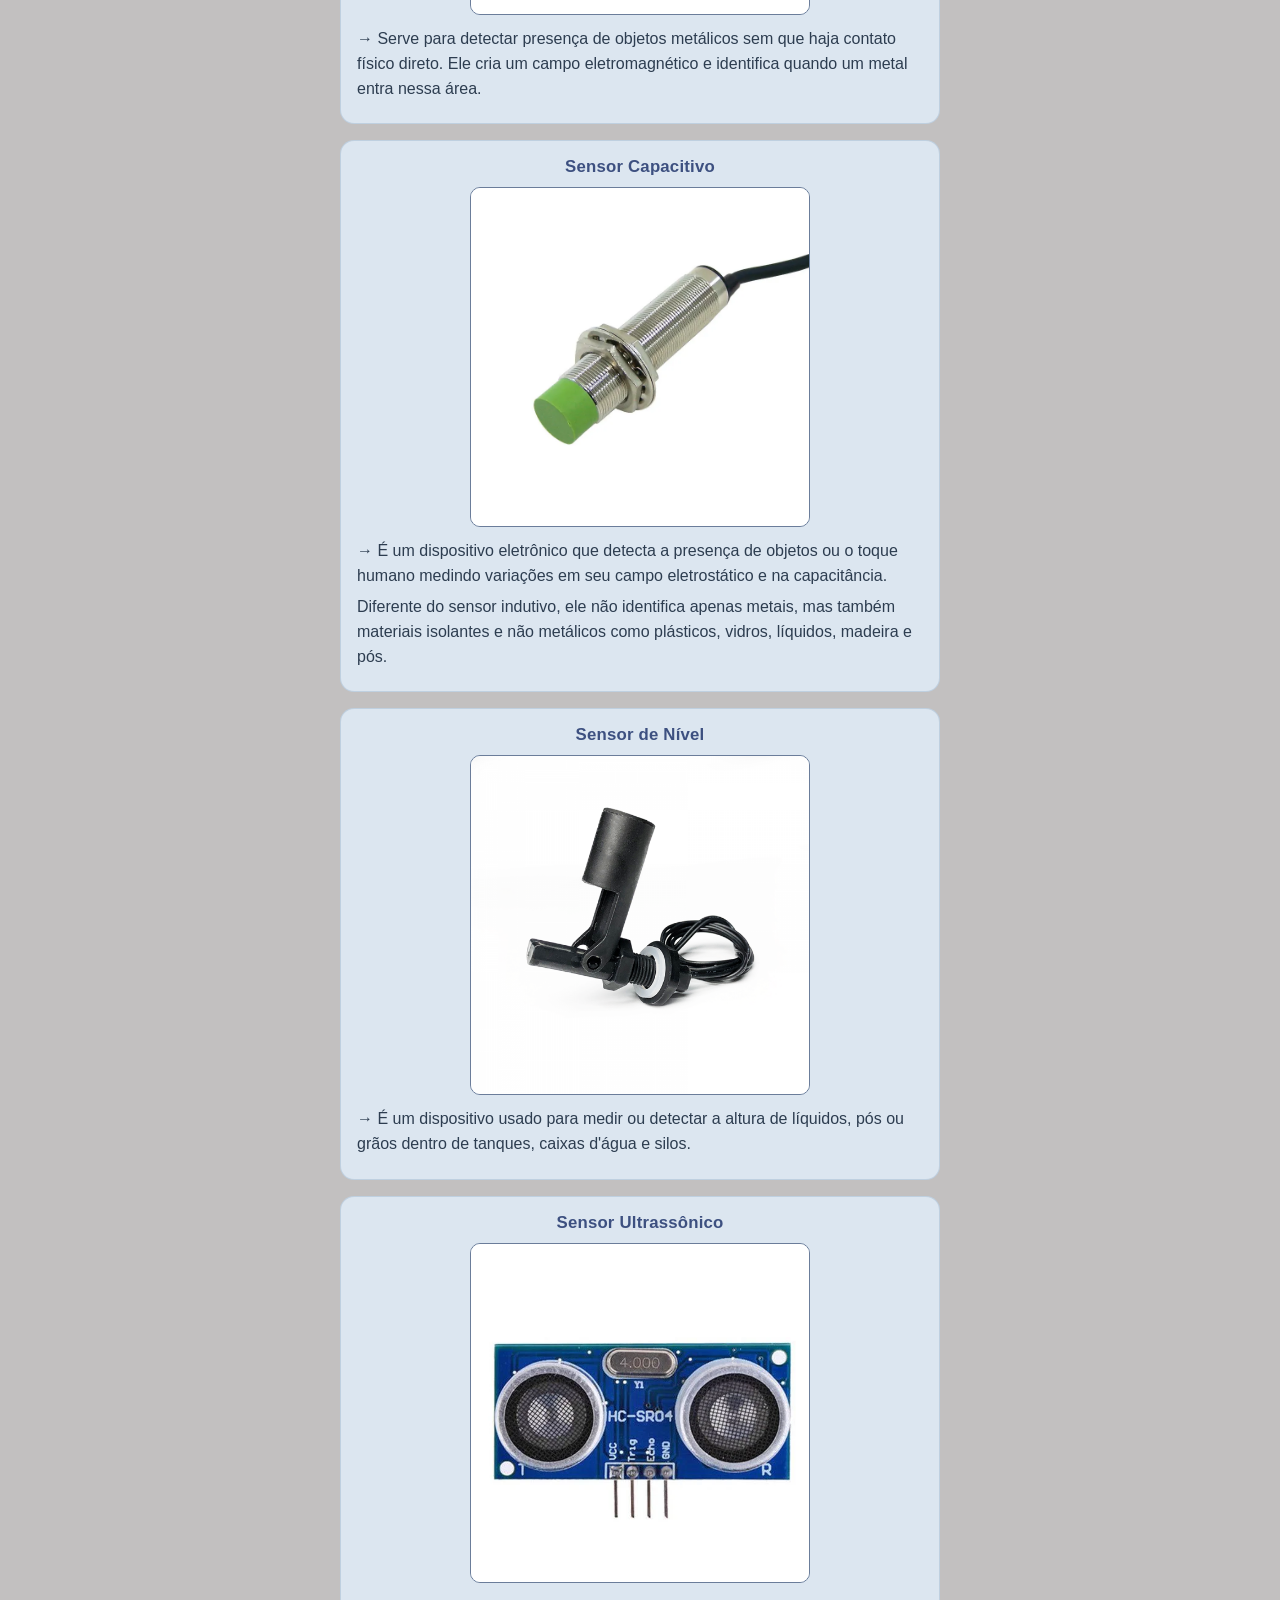
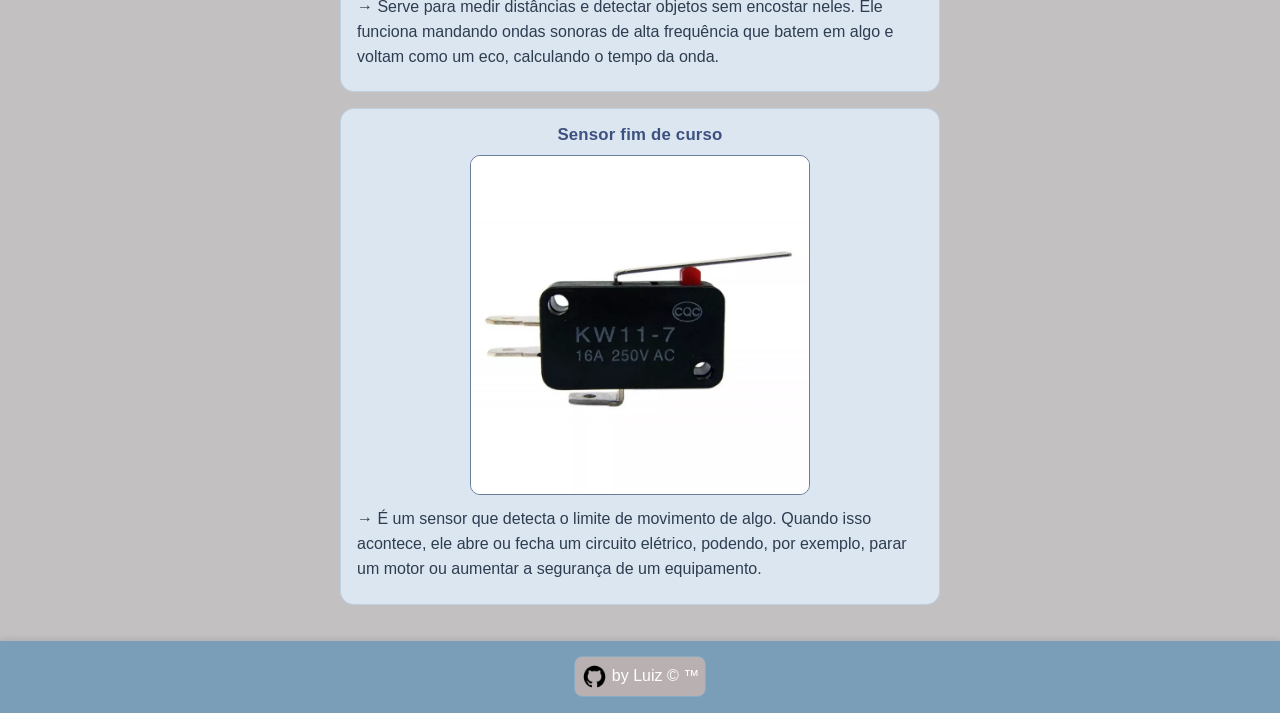
==== commit 67e6e10b: "versao final" ====
--- a/index.html
+++ b/index.html
@@ -10,7 +10,7 @@
     <header>
         <nav>
             <a href="./index.html">Principal</a><span> /</span>
-            <a href="./html/simulacoes.html">Simulações</a>
+            <a href="./html/atividades.html">Atividades</a>
         </nav>
     </header>
     <main>
--- a/css/style.css
+++ b/css/style.css
@@ -39,15 +39,6 @@
     flex-direction: column;
 }
 
-.metade{
-    flex: 1;
-    display: flex;
-    justify-content: center;
-    align-items: center;
-    font-size: 2rem;
-    text-decoration: underline white;
-}
-
 footer{
     background-color: #7A9DB8;
     width: 100%;
@@ -121,14 +112,6 @@
     margin: 6px 0;
     color: #2d3d50;
     line-height: 1.55;
-}
-
-hr{
-    border: none;
-    border-top: 1px solid rgba(255, 255, 255, 0.6);
-    width: 100%;
-    align-self: stretch;
-    margin: 12px 0;
 }
 
 .link{
@@ -211,3 +194,55 @@
     margin: 0;
 }
 
+.galeria{
+    display: grid;
+    grid-template-columns: repeat(auto-fit, minmax(150px, 1fr));
+    gap: 10px;
+    margin-top: 10px;
+}
+
+.galeria a{
+    display: block;
+}
+
+.galeria img{
+    width: 100%;
+    max-width: none;
+    height: 140px;
+    object-fit: cover;
+    margin: 0;
+    border-radius: 10px;
+    border: 1px solid #6B7D9A;
+    cursor: pointer;
+    transition: transform 0.25s ease;
+}
+
+.galeria img:hover{
+    transform: scale(1.03);
+}
+
+.video-item{
+    margin-bottom: 16px;
+}
+
+.video-item:last-child{
+    margin-bottom: 0;
+}
+
+.video-item p{
+    text-align: center;
+    font-weight: bold;
+    color: #3D5080;
+    margin-bottom: 8px;
+}
+
+section video{
+    display: block;
+    width: 100%;
+    max-width: 480px;
+    margin: 0 auto;
+    border-radius: 10px;
+    border: 1px solid #6B7D9A;
+    background-color: #000;
+}
+
